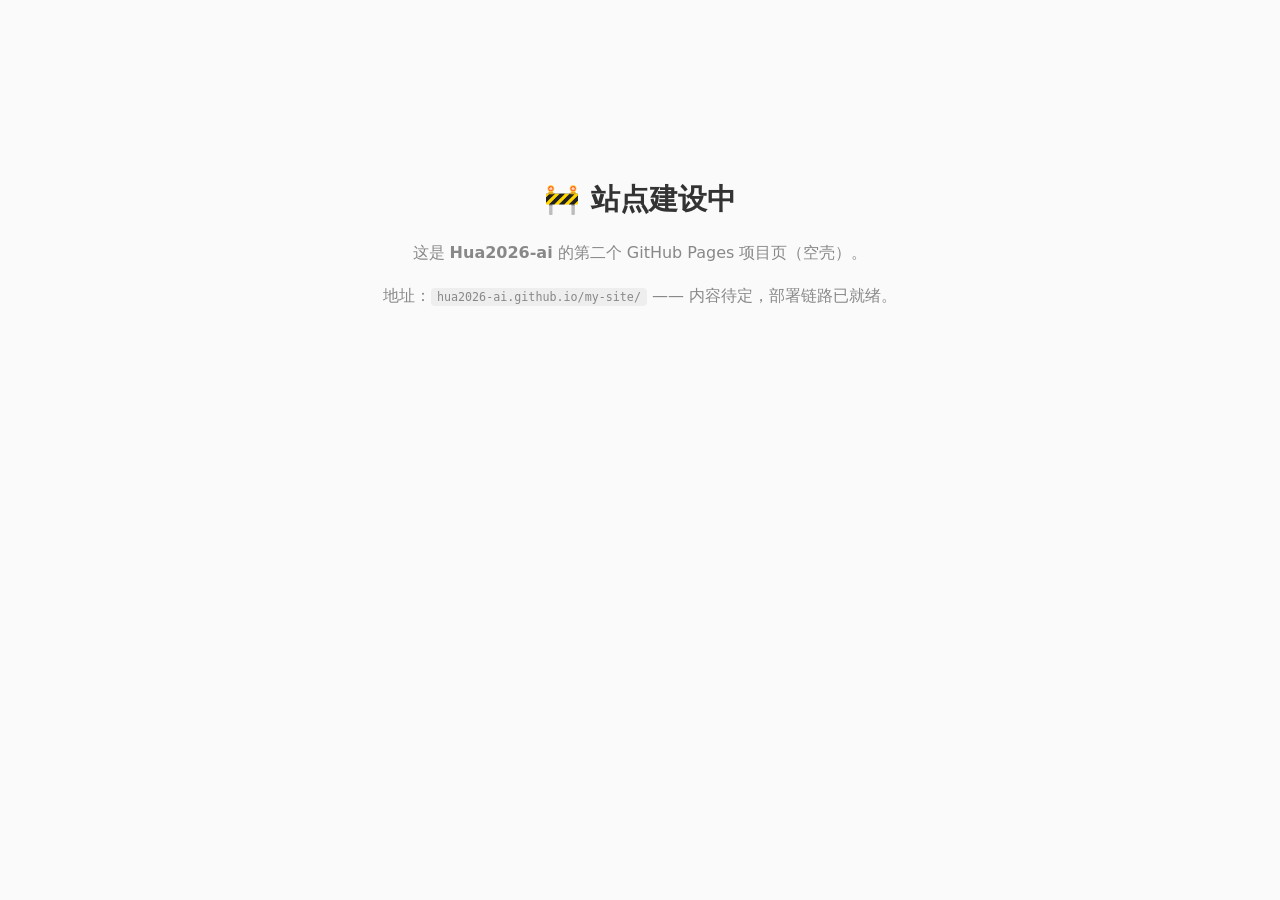
==== index.html @ 054db9b4 "init: 第二个项目页空壳（分支部署）" ====
<!DOCTYPE html>
<html lang="zh-CN">
<head>
  <meta charset="UTF-8">
  <meta name="viewport" content="width=device-width, initial-scale=1.0">
  <title>我的第二个站点</title>
  <style>
    body {
      font-family: system-ui, -apple-system, "PingFang SC", "Microsoft YaHei", sans-serif;
      max-width: 640px;
      margin: 20vh auto;
      padding: 0 24px;
      text-align: center;
      color: #333;
      background: #fafafa;
    }
    h1 { font-weight: 600; font-size: 1.8rem; }
    p { color: #888; line-height: 1.7; }
    code { background: #eee; padding: 2px 6px; border-radius: 4px; font-size: .9em; }
  </style>
</head>
<body>
  <h1>🚧 站点建设中</h1>
  <p>这是 <strong>Hua2026-ai</strong> 的第二个 GitHub Pages 项目页（空壳）。</p>
  <p>地址：<code>hua2026-ai.github.io/my-site/</code> —— 内容待定，部署链路已就绪。</p>
</body>
</html>
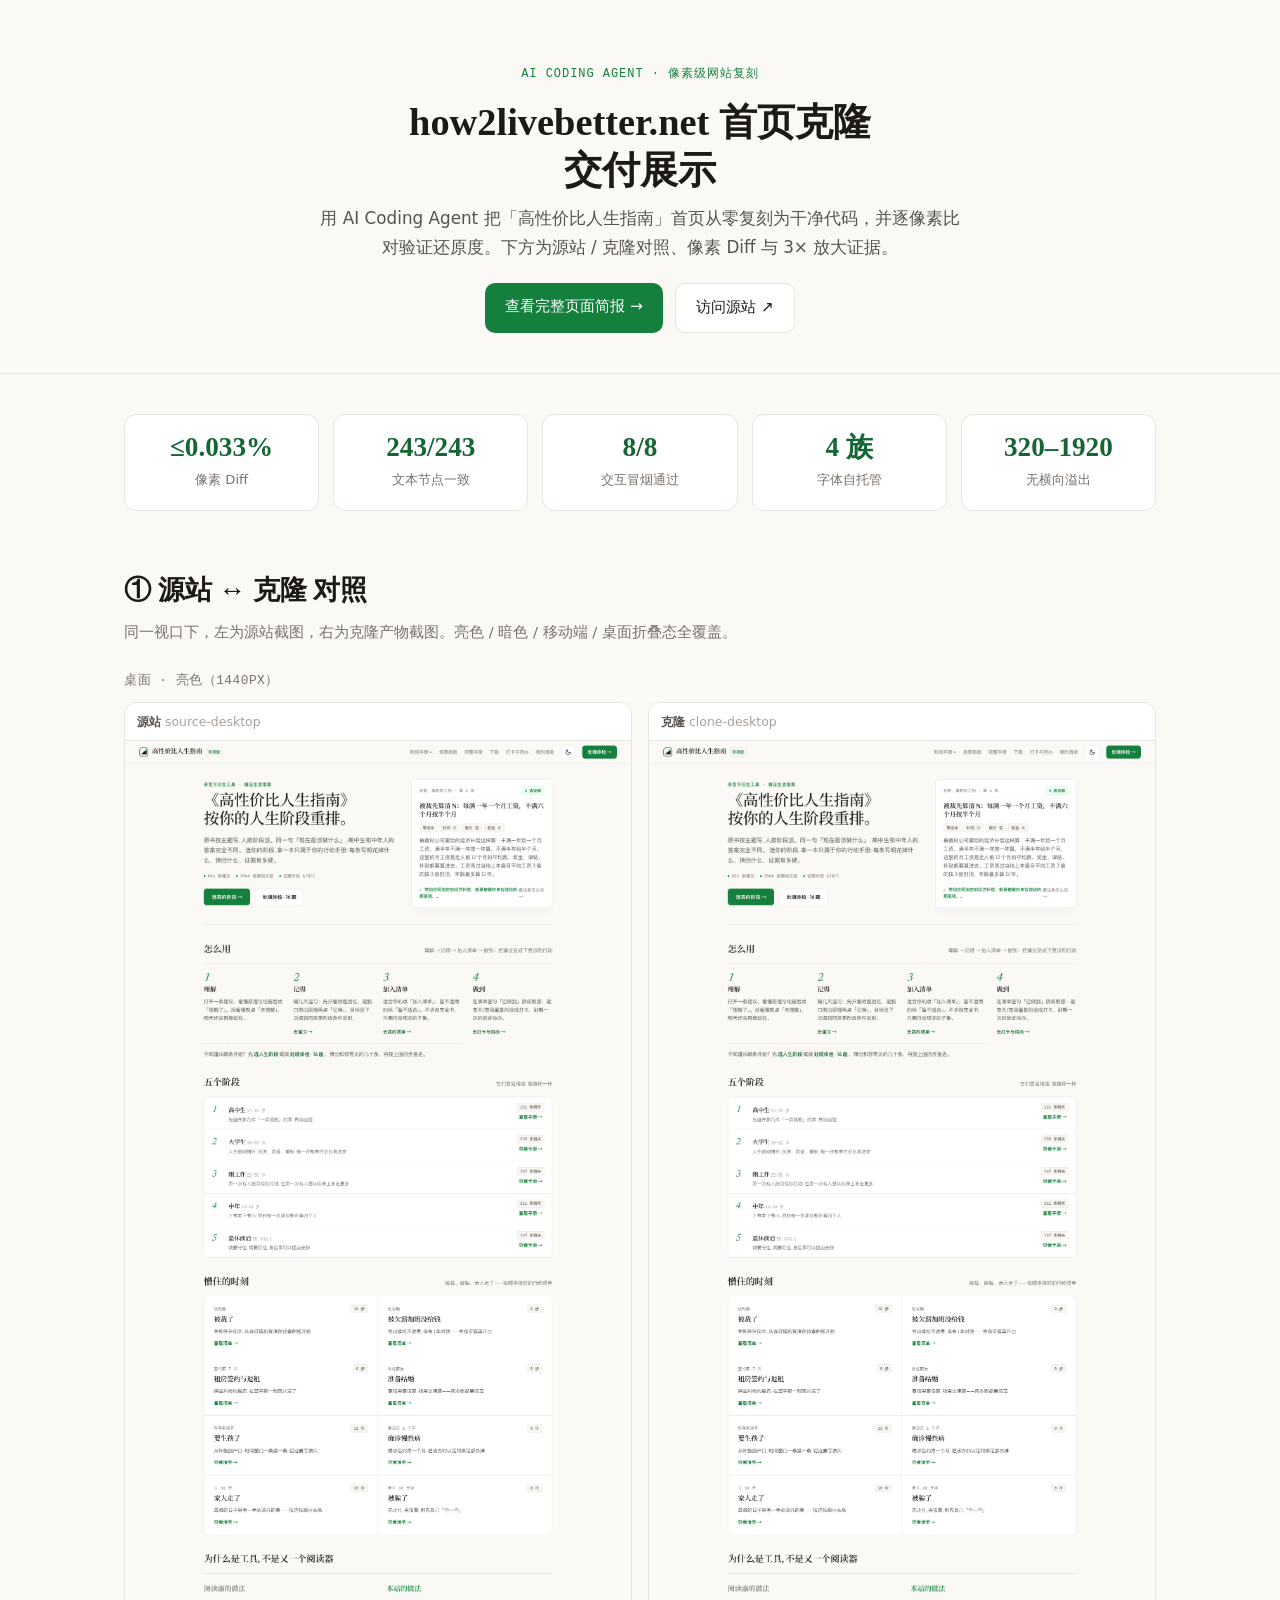
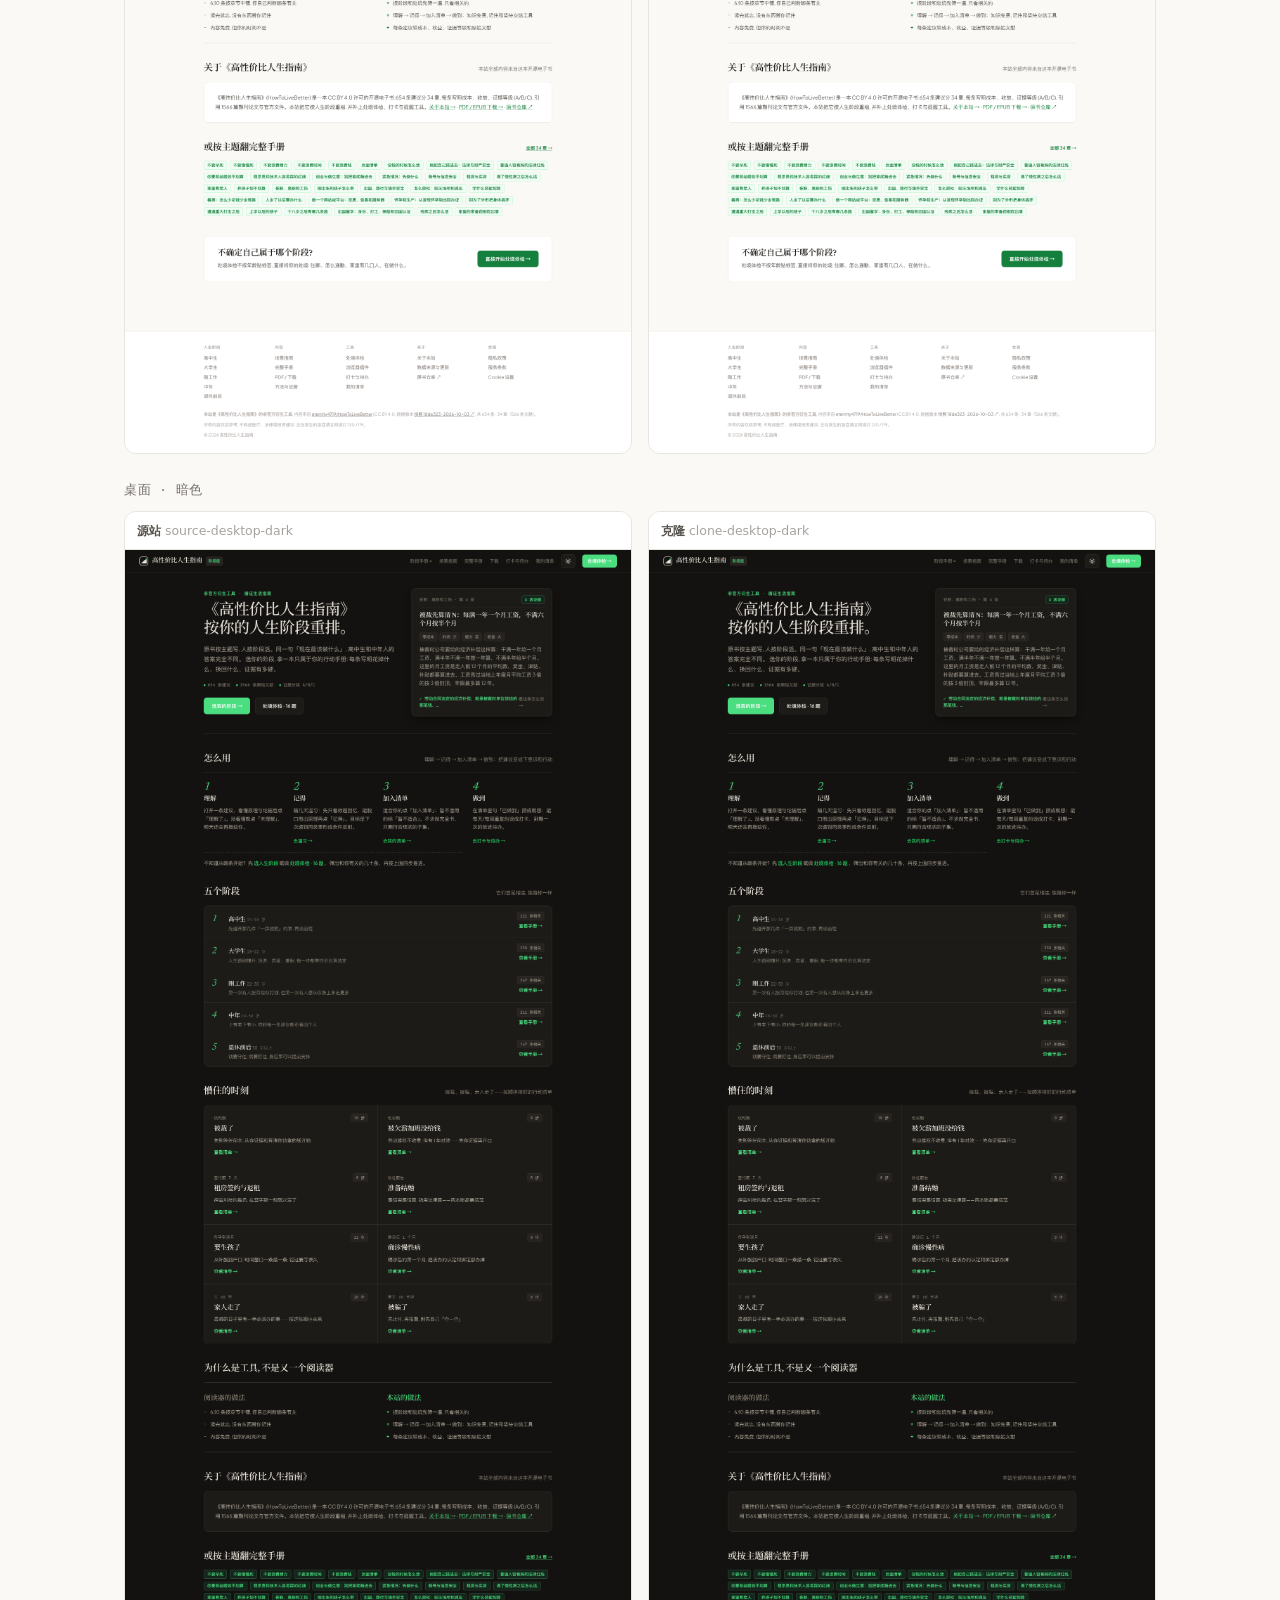
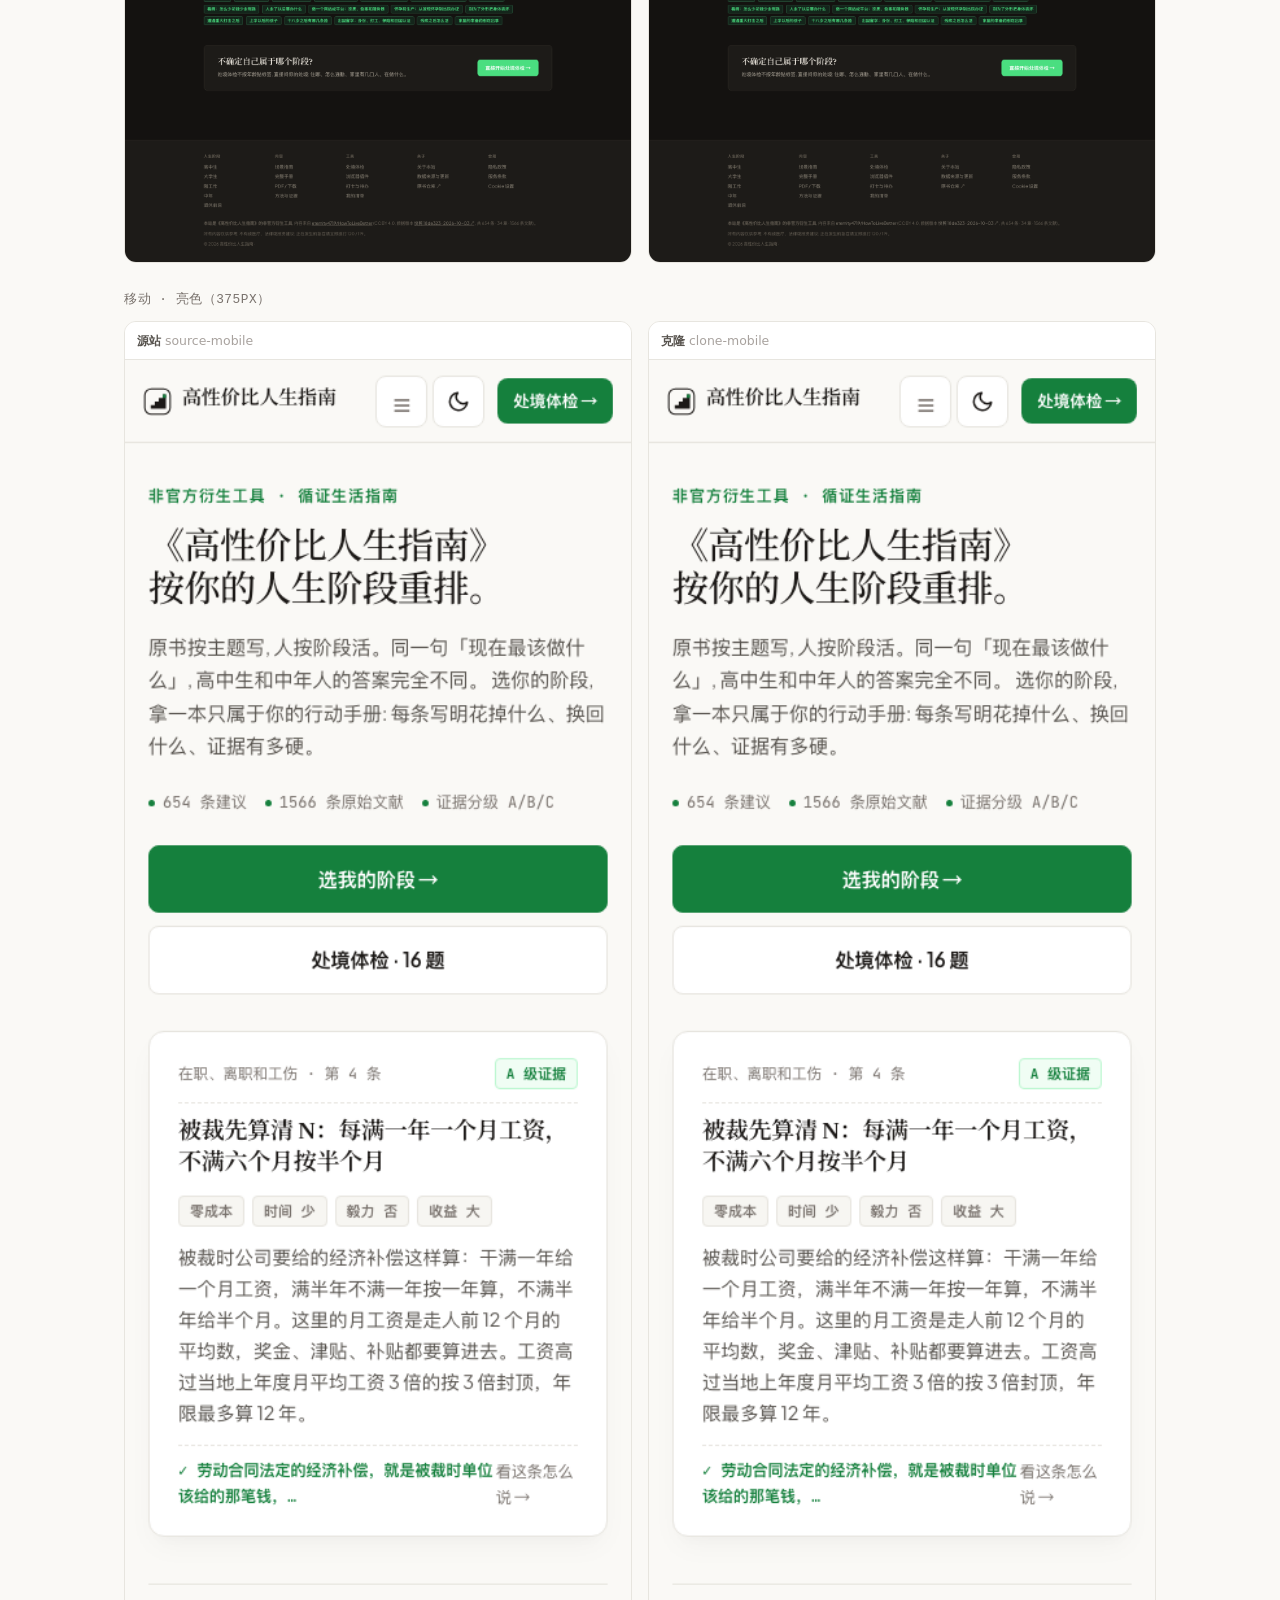
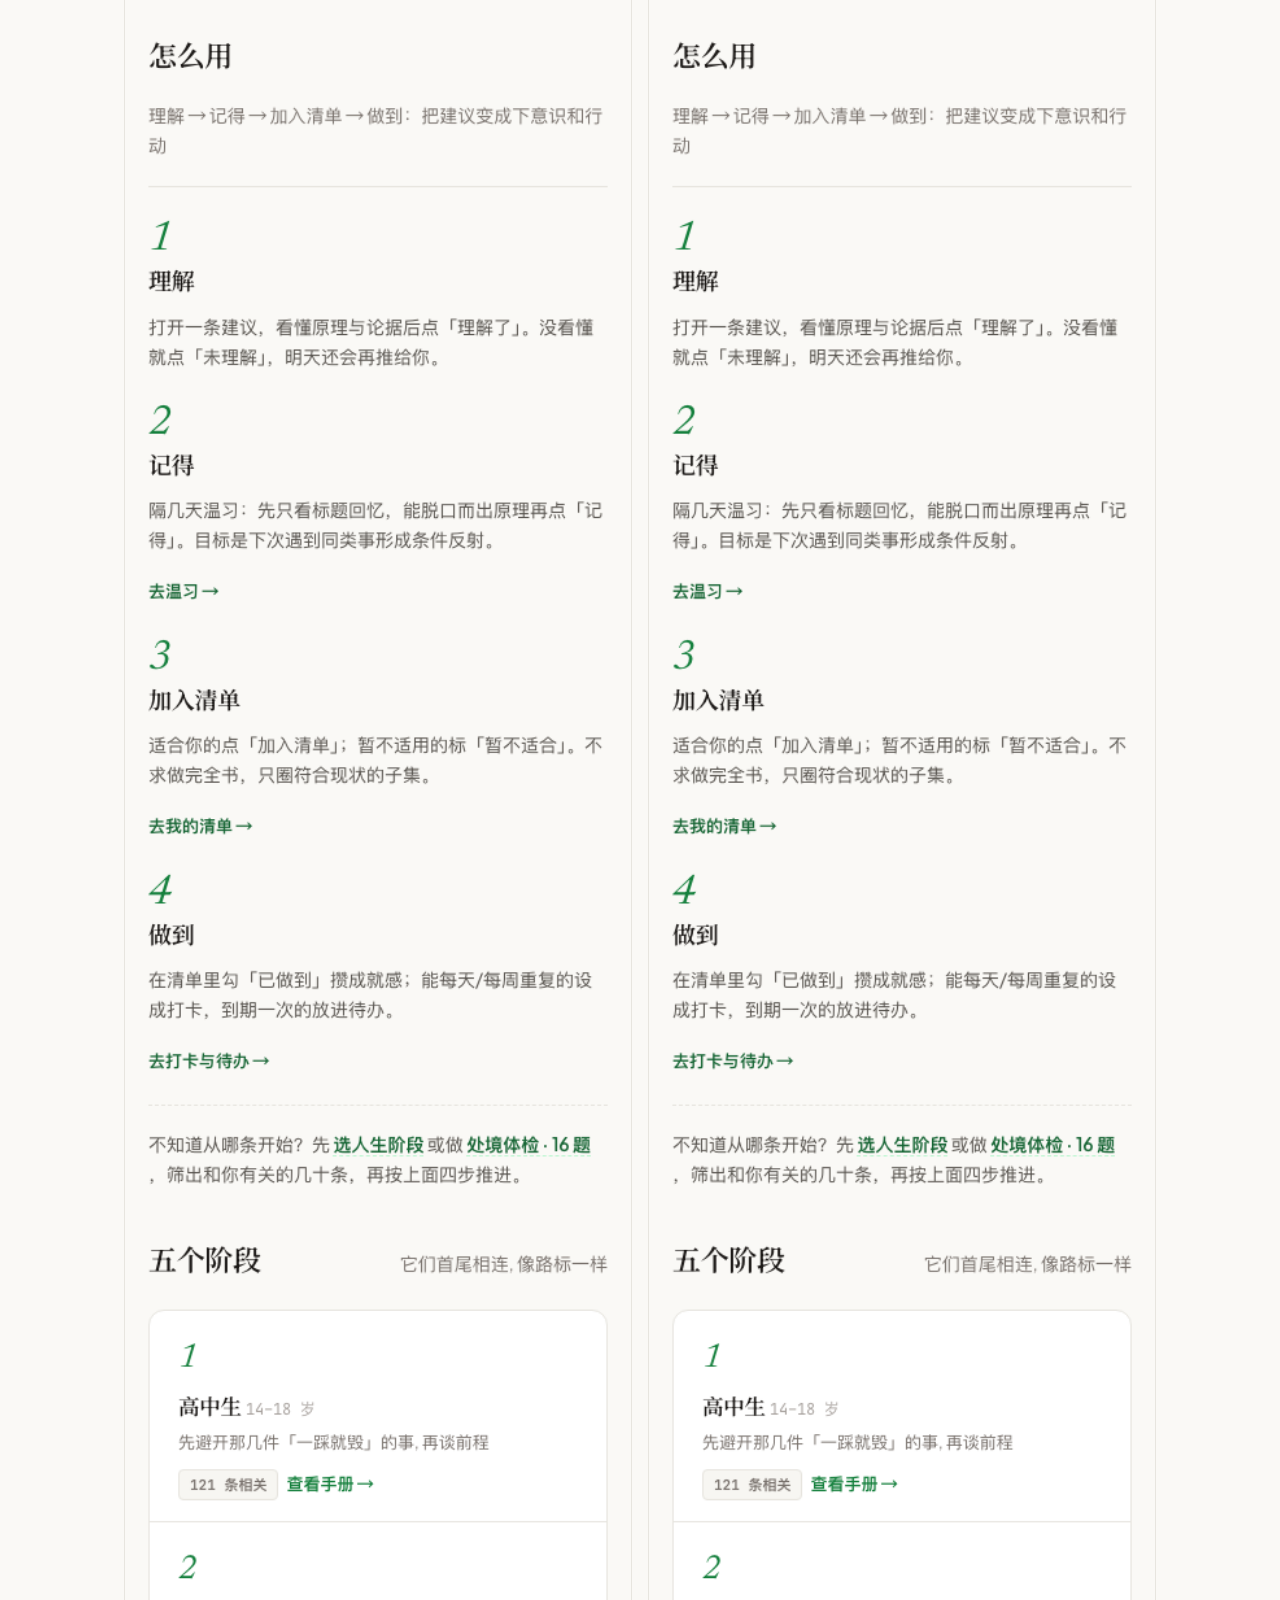
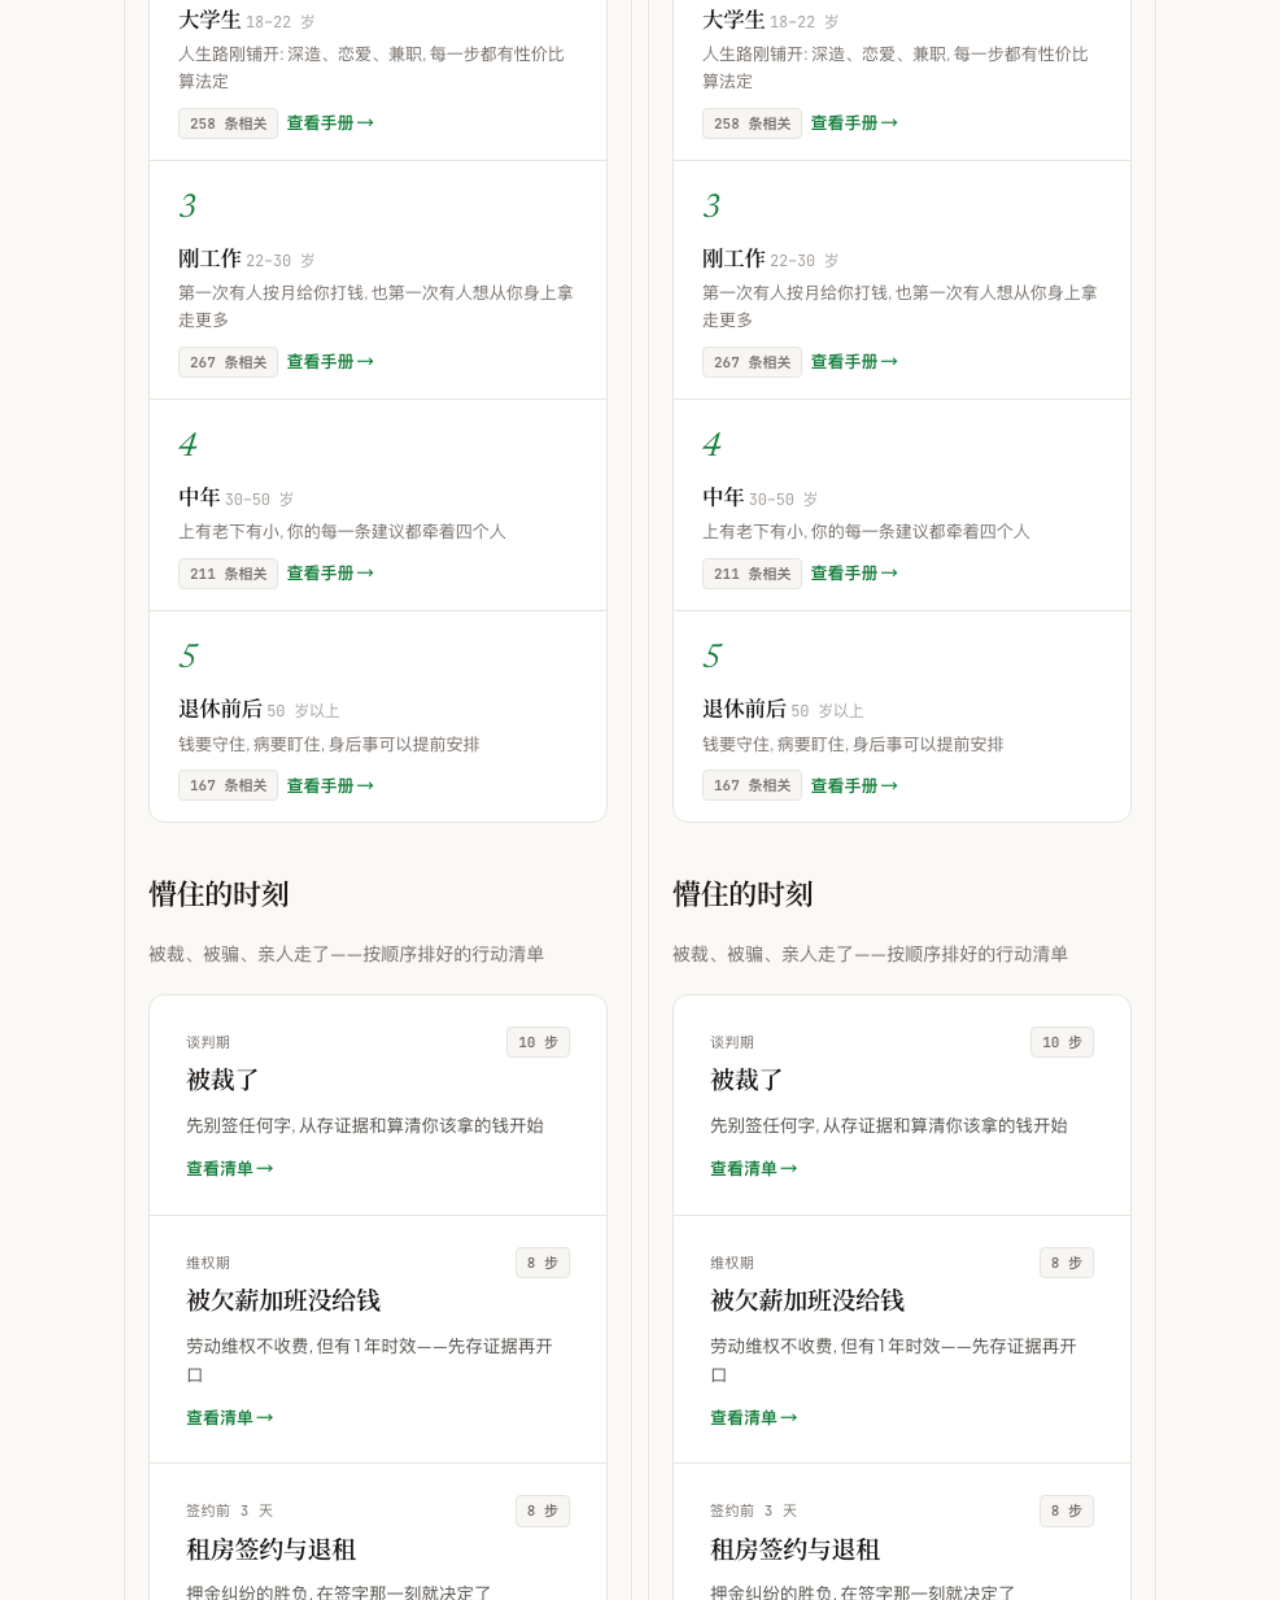
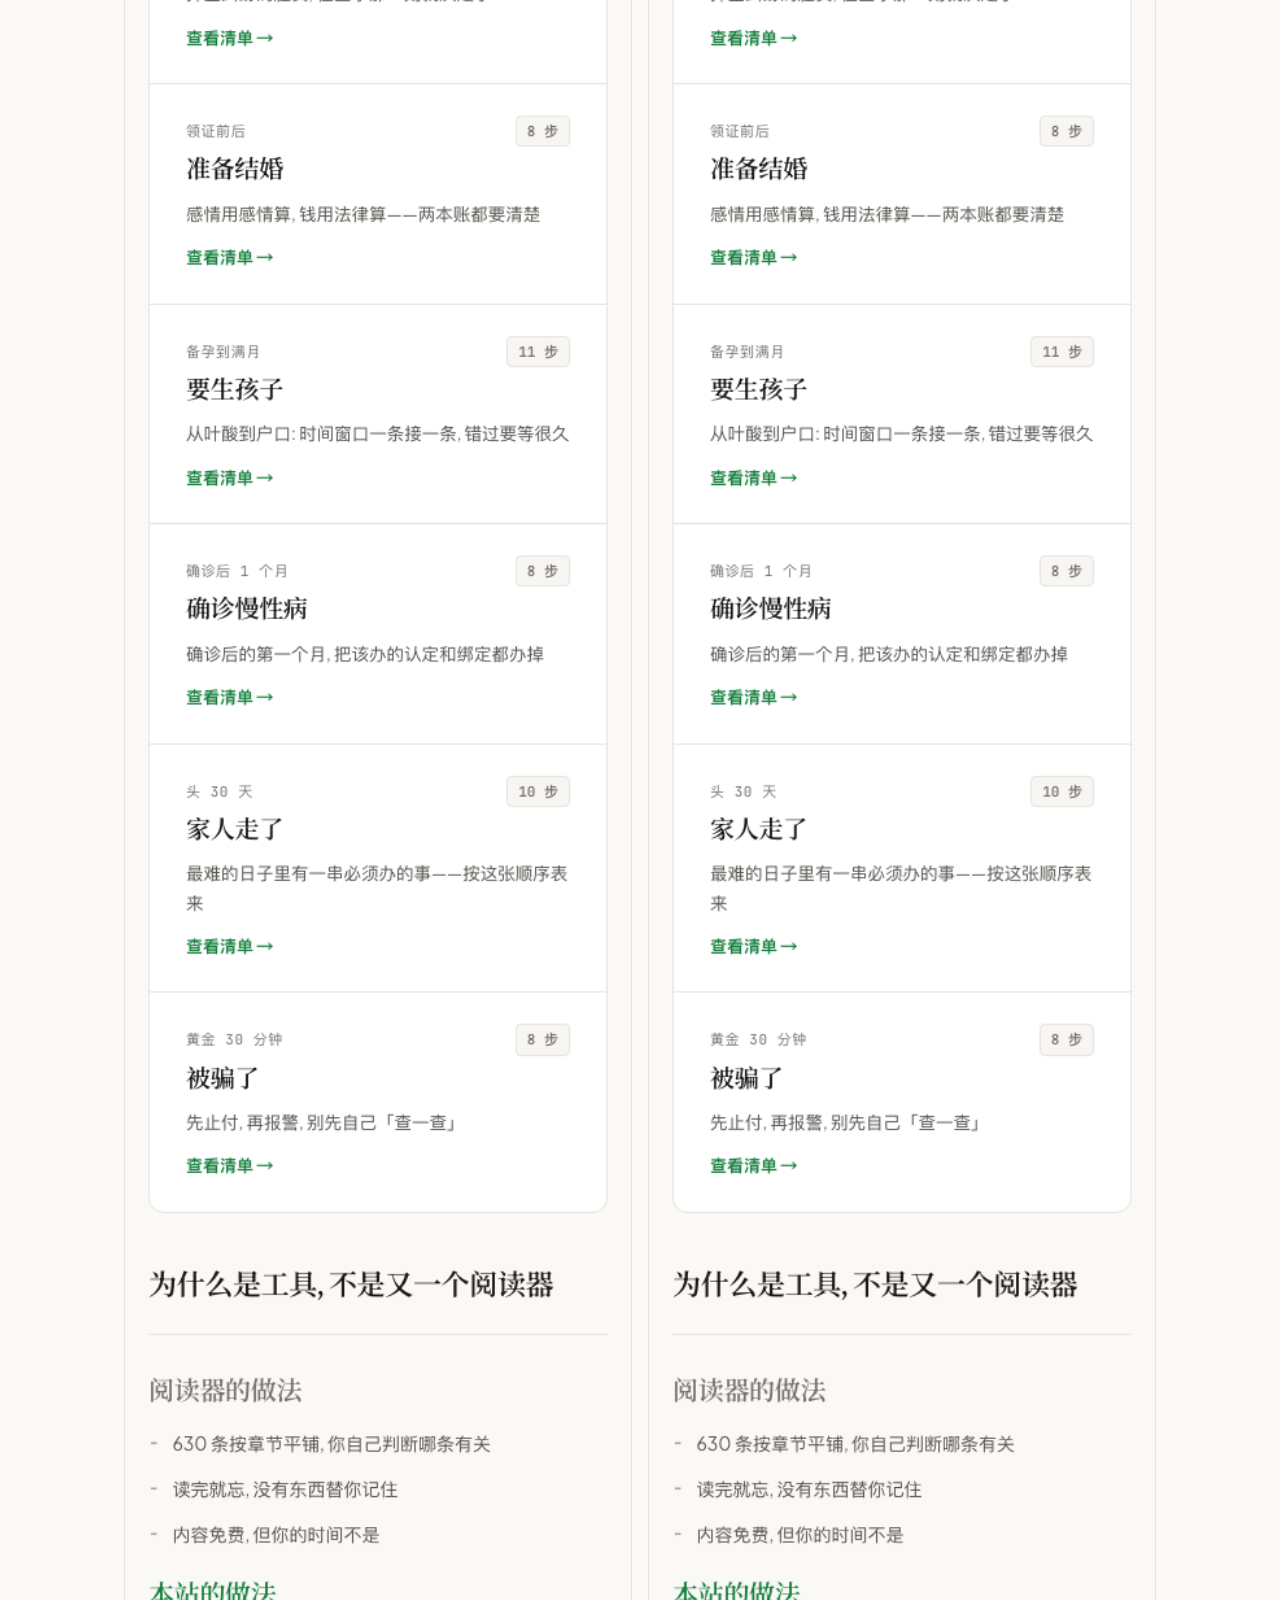
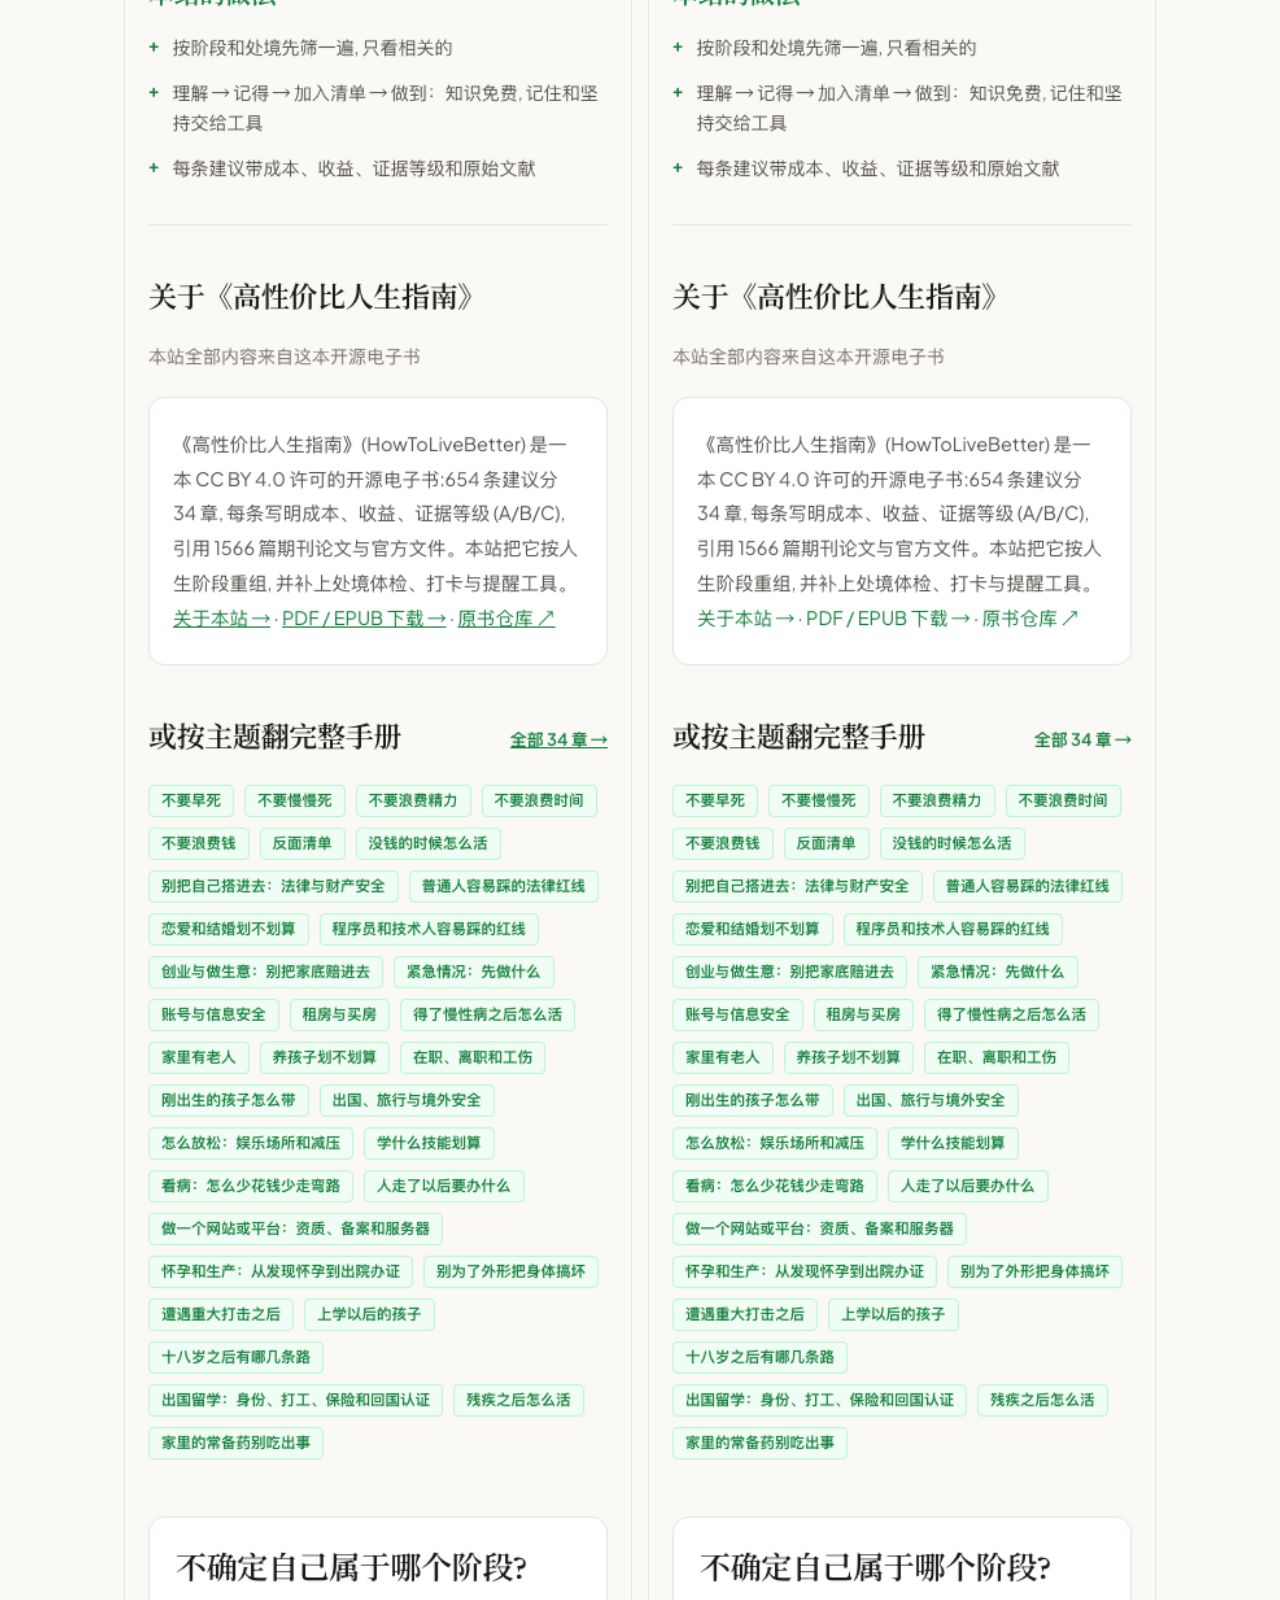
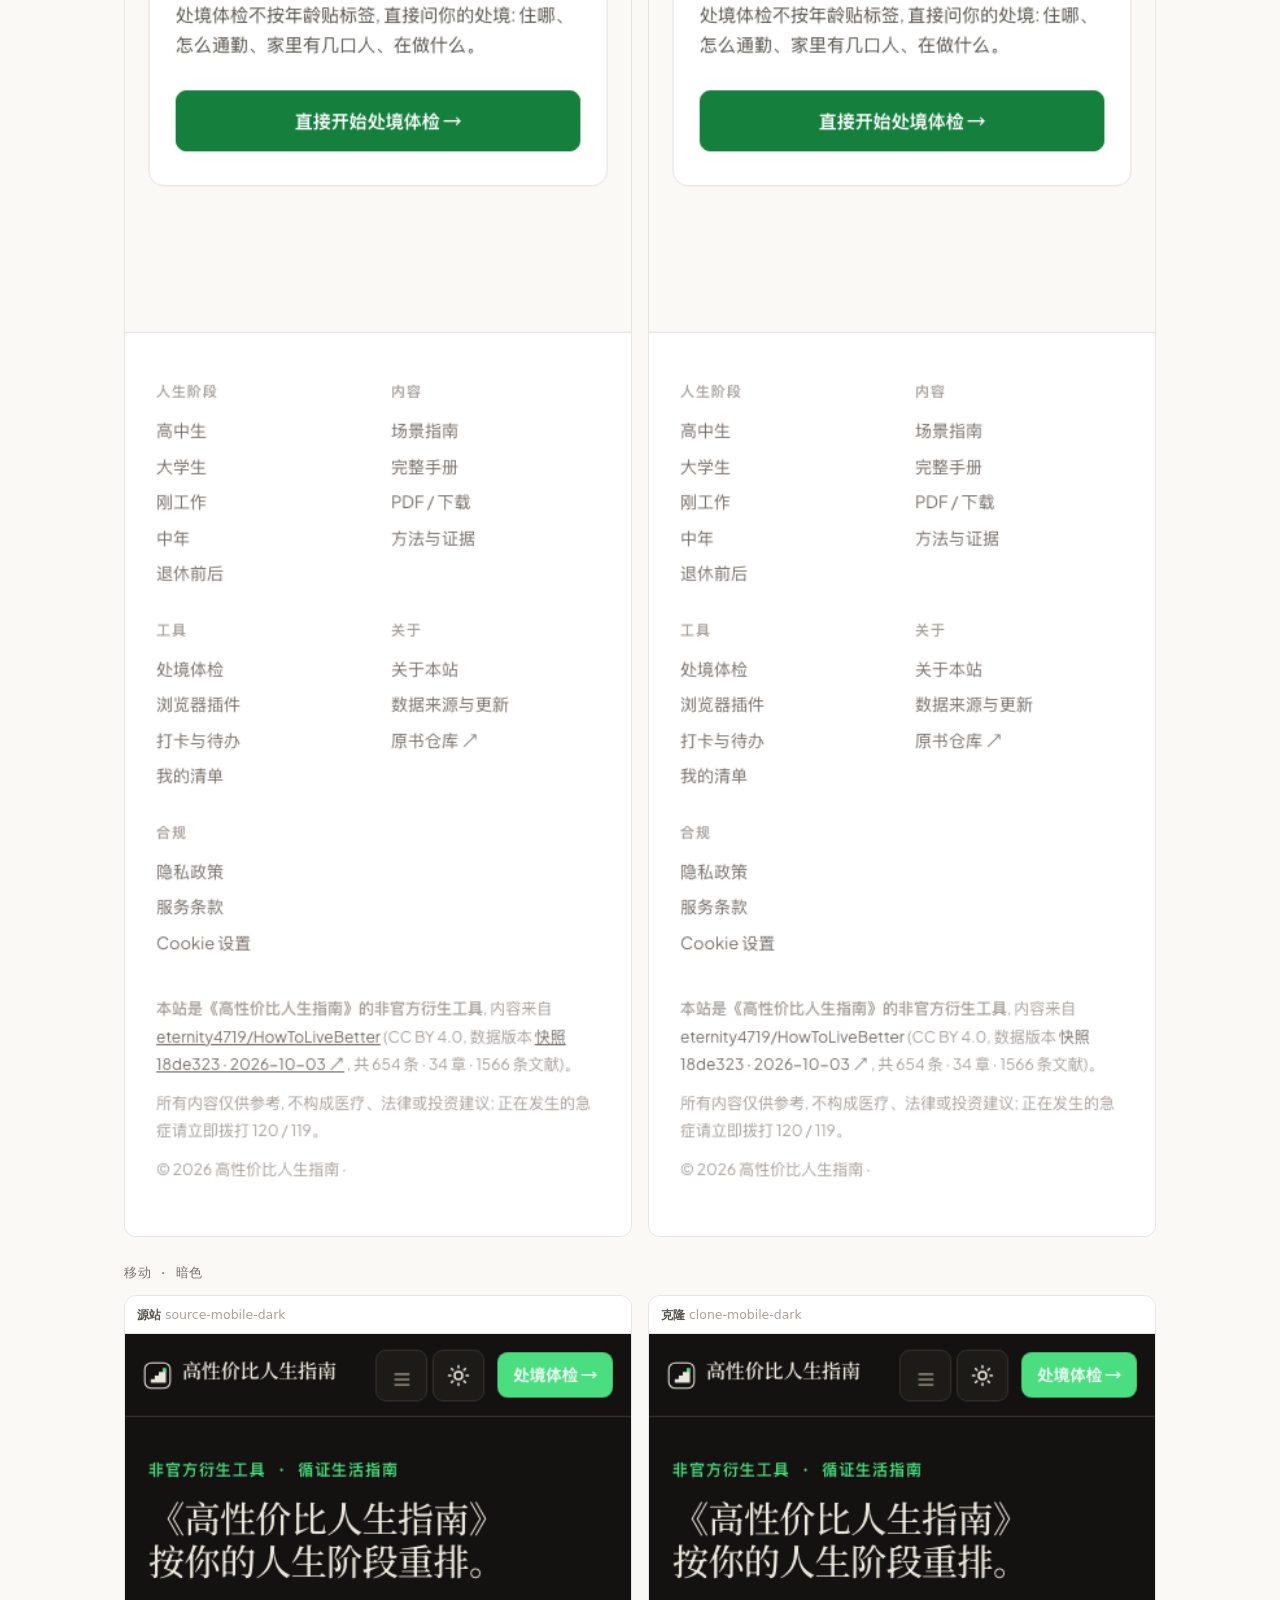
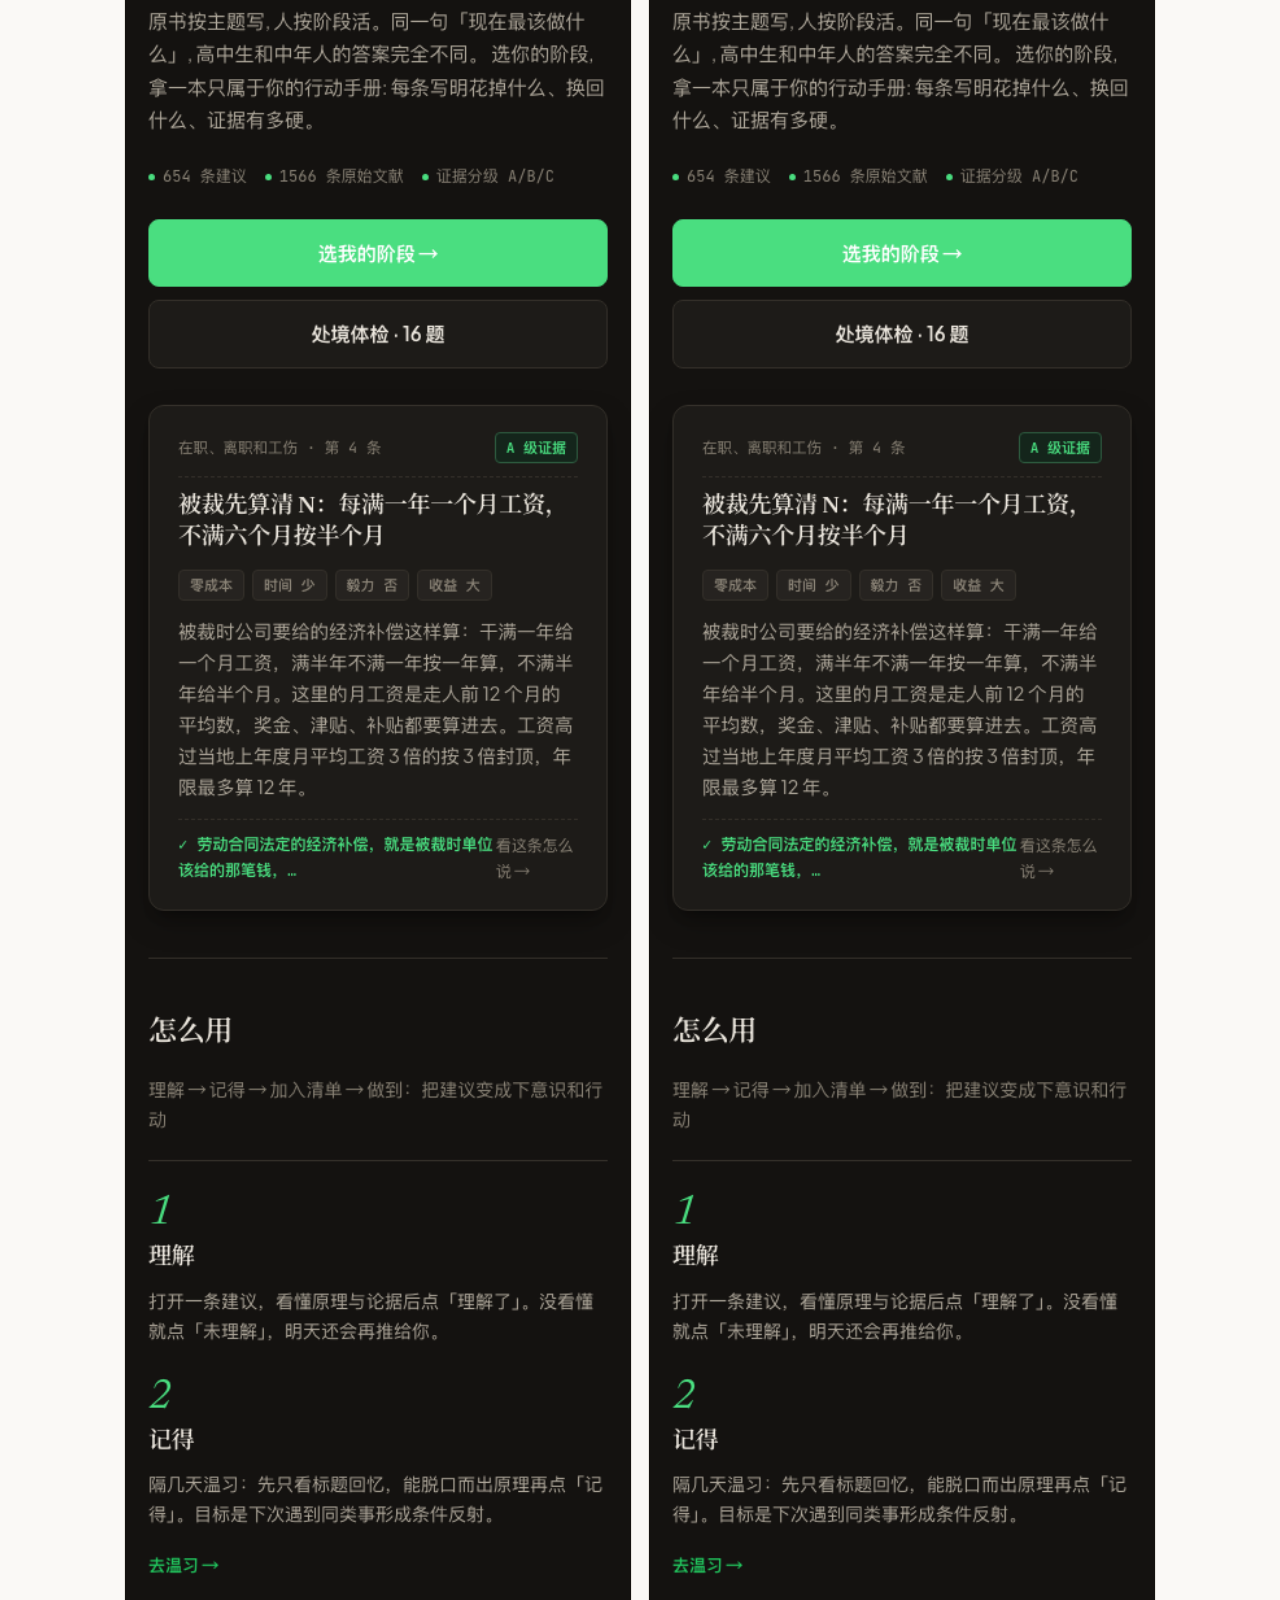
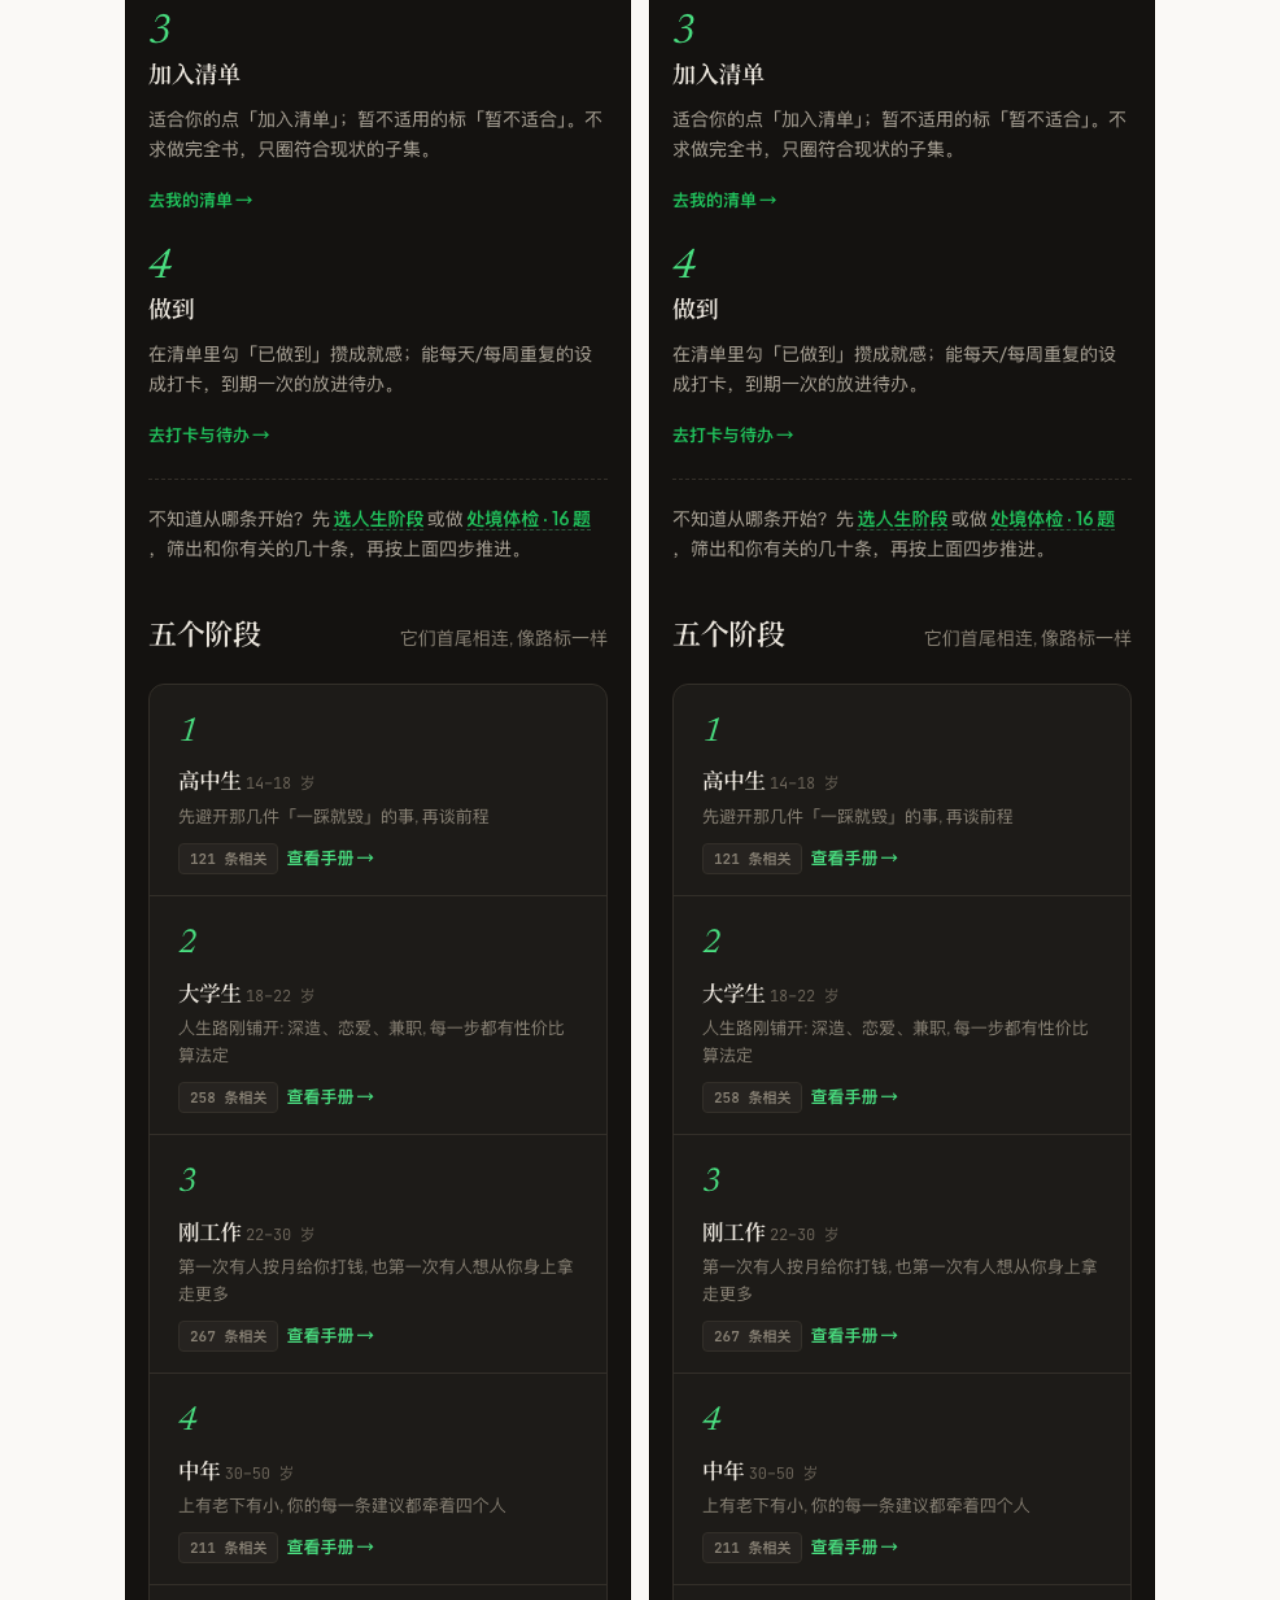
==== commit d0182e28: "feat: 迁入 how2livebetter 复刻交付展示（截图画廊 + 页面简报子页）" ====
--- a/index.html
+++ b/index.html
@@ -1,27 +1,180 @@
 <!DOCTYPE html>
 <html lang="zh-CN">
 <head>
-  <meta charset="UTF-8">
-  <meta name="viewport" content="width=device-width, initial-scale=1.0">
-  <title>我的第二个站点</title>
-  <style>
-    body {
-      font-family: system-ui, -apple-system, "PingFang SC", "Microsoft YaHei", sans-serif;
-      max-width: 640px;
-      margin: 20vh auto;
-      padding: 0 24px;
-      text-align: center;
-      color: #333;
-      background: #fafafa;
-    }
-    h1 { font-weight: 600; font-size: 1.8rem; }
-    p { color: #888; line-height: 1.7; }
-    code { background: #eee; padding: 2px 6px; border-radius: 4px; font-size: .9em; }
-  </style>
+<meta charset="UTF-8">
+<meta name="viewport" content="width=device-width, initial-scale=1.0">
+<title>how2livebetter.net 像素级复刻 · 交付展示</title>
+<style>
+  :root{
+    --bg:#faf9f6; --surface:#fff; --recess:#f7f6f2; --border:#e7e5df;
+    --main:#1c1917; --body:#57534e; --muted:#78716c; --faint:#a8a29e;
+    --sage:#15803d; --sage-deep:#166534; --sage-soft:#dcfce7;
+    --max:1080px; --radius:12px;
+  }
+  *{box-sizing:border-box;}
+  body{
+    font-family:system-ui,-apple-system,"PingFang SC","Microsoft YaHei",sans-serif;
+    background:var(--bg); color:var(--body); line-height:1.7; margin:0;
+  }
+  .wrap{max-width:var(--max); margin:0 auto; padding:0 24px;}
+  h1,h2,h3{font-family:Georgia,"Newsreader","Noto Serif SC",serif; color:var(--main); font-weight:600;}
+  a{color:var(--sage-deep);}
+
+  /* Hero */
+  header.hero{padding:64px 24px 40px; text-align:center; border-bottom:1px solid var(--border);}
+  header.hero .eyebrow{font-family:"JetBrains Mono",ui-monospace,monospace; font-size:12px; letter-spacing:.08em; text-transform:uppercase; color:var(--sage);}
+  header.hero h1{font-size:2.4rem; line-height:1.25; margin:14px 0 10px;}
+  header.hero p.lede{font-size:1.05rem; color:var(--body); max-width:640px; margin:0 auto 22px;}
+  .cta{display:inline-flex; gap:12px; flex-wrap:wrap; justify-content:center;}
+  .btn{display:inline-block; padding:11px 20px; border-radius:10px; font-size:.95rem; text-decoration:none; font-weight:500;}
+  .btn-primary{background:var(--sage); color:#fff;}
+  .btn-primary:hover{background:var(--sage-deep);}
+  .btn-secondary{background:var(--surface); color:var(--main); border:1px solid var(--border);}
+  .btn-secondary:hover{border-color:var(--main);}
+
+  /* Metrics */
+  .metrics{display:grid; grid-template-columns:repeat(auto-fit,minmax(150px,1fr)); gap:14px; margin:40px 0 8px;}
+  .metric{background:var(--surface); border:1px solid var(--border); border-radius:var(--radius); padding:18px 16px; text-align:center;}
+  .metric .num{font-family:Georgia,serif; font-size:1.7rem; color:var(--sage-deep); font-weight:600; line-height:1.1;}
+  .metric .label{font-size:.82rem; color:var(--muted); margin-top:6px;}
+
+  /* Sections */
+  section{padding:48px 0; border-bottom:1px solid var(--border);}
+  section h2{font-size:1.7rem; margin:0 0 6px;}
+  section .sub{color:var(--muted); font-size:.92rem; margin:0 0 26px;}
+
+  /* Comparison 2-up */
+  .pair{display:grid; grid-template-columns:1fr 1fr; gap:16px; margin-bottom:26px;}
+  .pair .cap{grid-column:1/-1; font-family:"JetBrains Mono",monospace; font-size:.8rem; color:var(--muted); text-transform:uppercase; letter-spacing:.04em; margin-bottom:-6px;}
+  figure{margin:0; background:var(--recess); border:1px solid var(--border); border-radius:var(--radius); overflow:hidden;}
+  figure .tag{display:block; font-size:.78rem; color:var(--faint); padding:8px 12px; border-bottom:1px solid var(--border); background:var(--surface);}
+  figure .tag b{color:var(--body); font-weight:600;}
+  figure img{display:block; width:100%; height:auto; cursor:zoom-in; background:#fff;}
+
+  /* Gallery grid */
+  .grid{display:grid; grid-template-columns:repeat(auto-fit,minmax(280px,1fr)); gap:16px;}
+
+  /* Disclosure */
+  .disclosure{background:var(--recess); border:1px solid var(--border); border-radius:var(--radius); padding:20px 22px; font-size:.9rem; color:var(--muted);}
+  .disclosure b{color:var(--main);}
+
+  footer{padding:40px 24px 64px; text-align:center; color:var(--faint); font-size:.85rem;}
+
+  /* Lightbox */
+  #lb{position:fixed; inset:0; background:rgba(20,18,16,.92); display:none; align-items:center; justify-content:center; z-index:50; padding:24px; cursor:zoom-out;}
+  #lb.open{display:flex;}
+  #lb img{max-width:100%; max-height:100%; border-radius:8px; box-shadow:0 20px 60px rgba(0,0,0,.5);}
+  #lb .close{position:absolute; top:18px; right:22px; color:#fff; font-size:1.6rem; cursor:pointer; user-select:none;}
+
+  @media(max-width:640px){ .pair{grid-template-columns:1fr;} header.hero h1{font-size:1.9rem;} }
+</style>
 </head>
 <body>
-  <h1>🚧 站点建设中</h1>
-  <p>这是 <strong>Hua2026-ai</strong> 的第二个 GitHub Pages 项目页（空壳）。</p>
-  <p>地址：<code>hua2026-ai.github.io/my-site/</code> —— 内容待定，部署链路已就绪。</p>
+
+<header class="hero">
+  <div class="eyebrow">AI Coding Agent · 像素级网站复刻</div>
+  <h1>how2livebetter.net 首页克隆<br>交付展示</h1>
+  <p class="lede">用 AI Coding Agent 把「高性价比人生指南」首页从零复刻为干净代码，并逐像素比对验证还原度。下方为源站 / 克隆对照、像素 Diff 与 3× 放大证据。</p>
+  <div class="cta">
+    <a class="btn btn-primary" href="./brief.html">查看完整页面简报 →</a>
+    <a class="btn btn-secondary" href="https://how2livebetter.net/" target="_blank" rel="noopener">访问源站 ↗</a>
+  </div>
+</header>
+
+<div class="wrap">
+
+  <div class="metrics">
+    <div class="metric"><div class="num">≤0.033%</div><div class="label">像素 Diff</div></div>
+    <div class="metric"><div class="num">243/243</div><div class="label">文本节点一致</div></div>
+    <div class="metric"><div class="num">8/8</div><div class="label">交互冒烟通过</div></div>
+    <div class="metric"><div class="num">4 族</div><div class="label">字体自托管</div></div>
+    <div class="metric"><div class="num">320–1920</div><div class="label">无横向溢出</div></div>
+  </div>
+
+  <section>
+    <h2>① 源站 ↔ 克隆 对照</h2>
+    <p class="sub">同一视口下，左为源站截图，右为克隆产物截图。亮色 / 暗色 / 移动端 / 桌面折叠态全覆盖。</p>
+
+    <div class="pair">
+      <div class="cap">桌面 · 亮色（1440px）</div>
+      <figure><span class="tag"><b>源站</b> source-desktop</span><img loading="lazy" src="assets/design-references/source-desktop.png" alt="源站桌面亮色"></figure>
+      <figure><span class="tag"><b>克隆</b> clone-desktop</span><img loading="lazy" src="assets/design-references/clone-desktop.png" alt="克隆桌面亮色"></figure>
+    </div>
+
+    <div class="pair">
+      <div class="cap">桌面 · 暗色</div>
+      <figure><span class="tag"><b>源站</b> source-desktop-dark</span><img loading="lazy" src="assets/design-references/source-desktop-dark.png" alt="源站桌面暗色"></figure>
+      <figure><span class="tag"><b>克隆</b> clone-desktop-dark</span><img loading="lazy" src="assets/design-references/clone-desktop-dark.png" alt="克隆桌面暗色"></figure>
+    </div>
+
+    <div class="pair">
+      <div class="cap">移动 · 亮色（375px）</div>
+      <figure><span class="tag"><b>源站</b> source-mobile</span><img loading="lazy" src="assets/design-references/source-mobile.png" alt="源站移动亮色"></figure>
+      <figure><span class="tag"><b>克隆</b> clone-mobile</span><img loading="lazy" src="assets/design-references/clone-mobile.png" alt="克隆移动亮色"></figure>
+    </div>
+
+    <div class="pair">
+      <div class="cap">移动 · 暗色</div>
+      <figure><span class="tag"><b>源站</b> source-mobile-dark</span><img loading="lazy" src="assets/design-references/source-mobile-dark.png" alt="源站移动暗色"></figure>
+      <figure><span class="tag"><b>克隆</b> clone-mobile-dark</span><img loading="lazy" src="assets/design-references/clone-mobile-dark.png" alt="克隆移动暗色"></figure>
+    </div>
+
+    <div class="pair">
+      <div class="cap">桌面 · 折叠态（导航下拉展开）</div>
+      <figure><span class="tag"><b>源站</b> source-desktop-fold</span><img loading="lazy" src="assets/design-references/source-desktop-fold.png" alt="源站桌面折叠"></figure>
+      <figure><span class="tag"><b>克隆</b> clone-desktop-fold</span><img loading="lazy" src="assets/design-references/clone-desktop-fold.png" alt="克隆桌面折叠"></figure>
+    </div>
+  </section>
+
+  <section>
+    <h2>② 像素 Diff 叠图</h2>
+    <p class="sub">源站与克隆逐像素差值图：越暗表示差异越小。四张覆盖亮色 / 暗色 / 移动各态，整体近乎全黑即还原度极高。</p>
+    <div class="grid">
+      <figure><span class="tag"><b>桌面亮色</b> diff-desktop</span><img loading="lazy" src="assets/design-references/diff-desktop.png" alt="diff 桌面亮色"></figure>
+      <figure><span class="tag"><b>桌面暗色</b> diff-desktop-dark</span><img loading="lazy" src="assets/design-references/diff-desktop-dark.png" alt="diff 桌面暗色"></figure>
+      <figure><span class="tag"><b>移动亮色</b> diff-mobile</span><img loading="lazy" src="assets/design-references/diff-mobile.png" alt="diff 移动亮色"></figure>
+      <figure><span class="tag"><b>移动暗色</b> diff-mobile-dark</span><img loading="lazy" src="assets/design-references/diff-mobile-dark.png" alt="diff 移动暗色"></figure>
+    </div>
+  </section>
+
+  <section>
+    <h2>③ 3× 放大证据</h2>
+    <p class="sub">局部 3 倍放大，验证字体渲染、间距与 SVG 着色的逐像素一致性。左为源站，右为克隆。</p>
+    <div class="pair">
+      <div class="cap">D885 区段（band）</div>
+      <figure><span class="tag"><b>源站</b> z3-src-d885-band</span><img loading="lazy" src="assets/design-references/z3-src-d885-band.png" alt="源站 3x band"></figure>
+      <figure><span class="tag"><b>克隆</b> z3-clone-d885-band</span><img loading="lazy" src="assets/design-references/z3-clone-d885-band.png" alt="克隆 3x band"></figure>
+    </div>
+    <div class="pair">
+      <div class="cap">colophon 区段</div>
+      <figure><span class="tag"><b>源站</b> z4-src-colophon</span><img loading="lazy" src="assets/design-references/z4-src-colophon.png" alt="源站 3x colophon"></figure>
+      <figure><span class="tag"><b>克隆</b> z4-clone-colophon</span><img loading="lazy" src="assets/design-references/z4-clone-colophon.png" alt="克隆 3x colophon"></figure>
+    </div>
+  </section>
+
+  <section style="border-bottom:none;">
+    <h2>说明与披露</h2>
+    <div class="disclosure">
+      <p>本页为<strong>非商业的技术复刻案例研究</strong>，用于展示 AI Coding Agent 的网站还原能力。克隆仅覆盖首页，站内其余链接（阶段页 / 手册 / 工具等）均保留指向 <b>源站 how2livebetter.net</b> 的同窗口跳转。</p>
+      <p>克隆不含源站的任何第三方追踪脚本（Google Analytics / AdSense / Consent Mode v2）；字体经 <code>next/font</code> 自托管，与源站同字体同字重，零外部字体请求。完整技术方案、设计 Token、区块测量与响应式断点见 <a href="./brief.html">《页面简报》</a>。</p>
+    </div>
+  </section>
+
+</div>
+
+<footer>
+  由 AI Coding Agent 生成 · 交付展示页托管于 GitHub Pages · 图片与数据均来自本地复刻验证产物
+</footer>
+
+<div id="lb"><span class="close">&times;</span><img id="lbimg" src="" alt="放大查看"></div>
+<script>
+  const lb=document.getElementById('lb'), lbimg=document.getElementById('lbimg');
+  document.querySelectorAll('figure img').forEach(im=>{
+    im.addEventListener('click',()=>{ lbimg.src=im.src; lb.classList.add('open'); });
+  });
+  lb.addEventListener('click',()=>lb.classList.remove('open'));
+  document.addEventListener('keydown',e=>{ if(e.key==='Escape') lb.classList.remove('open'); });
+</script>
+
 </body>
 </html>
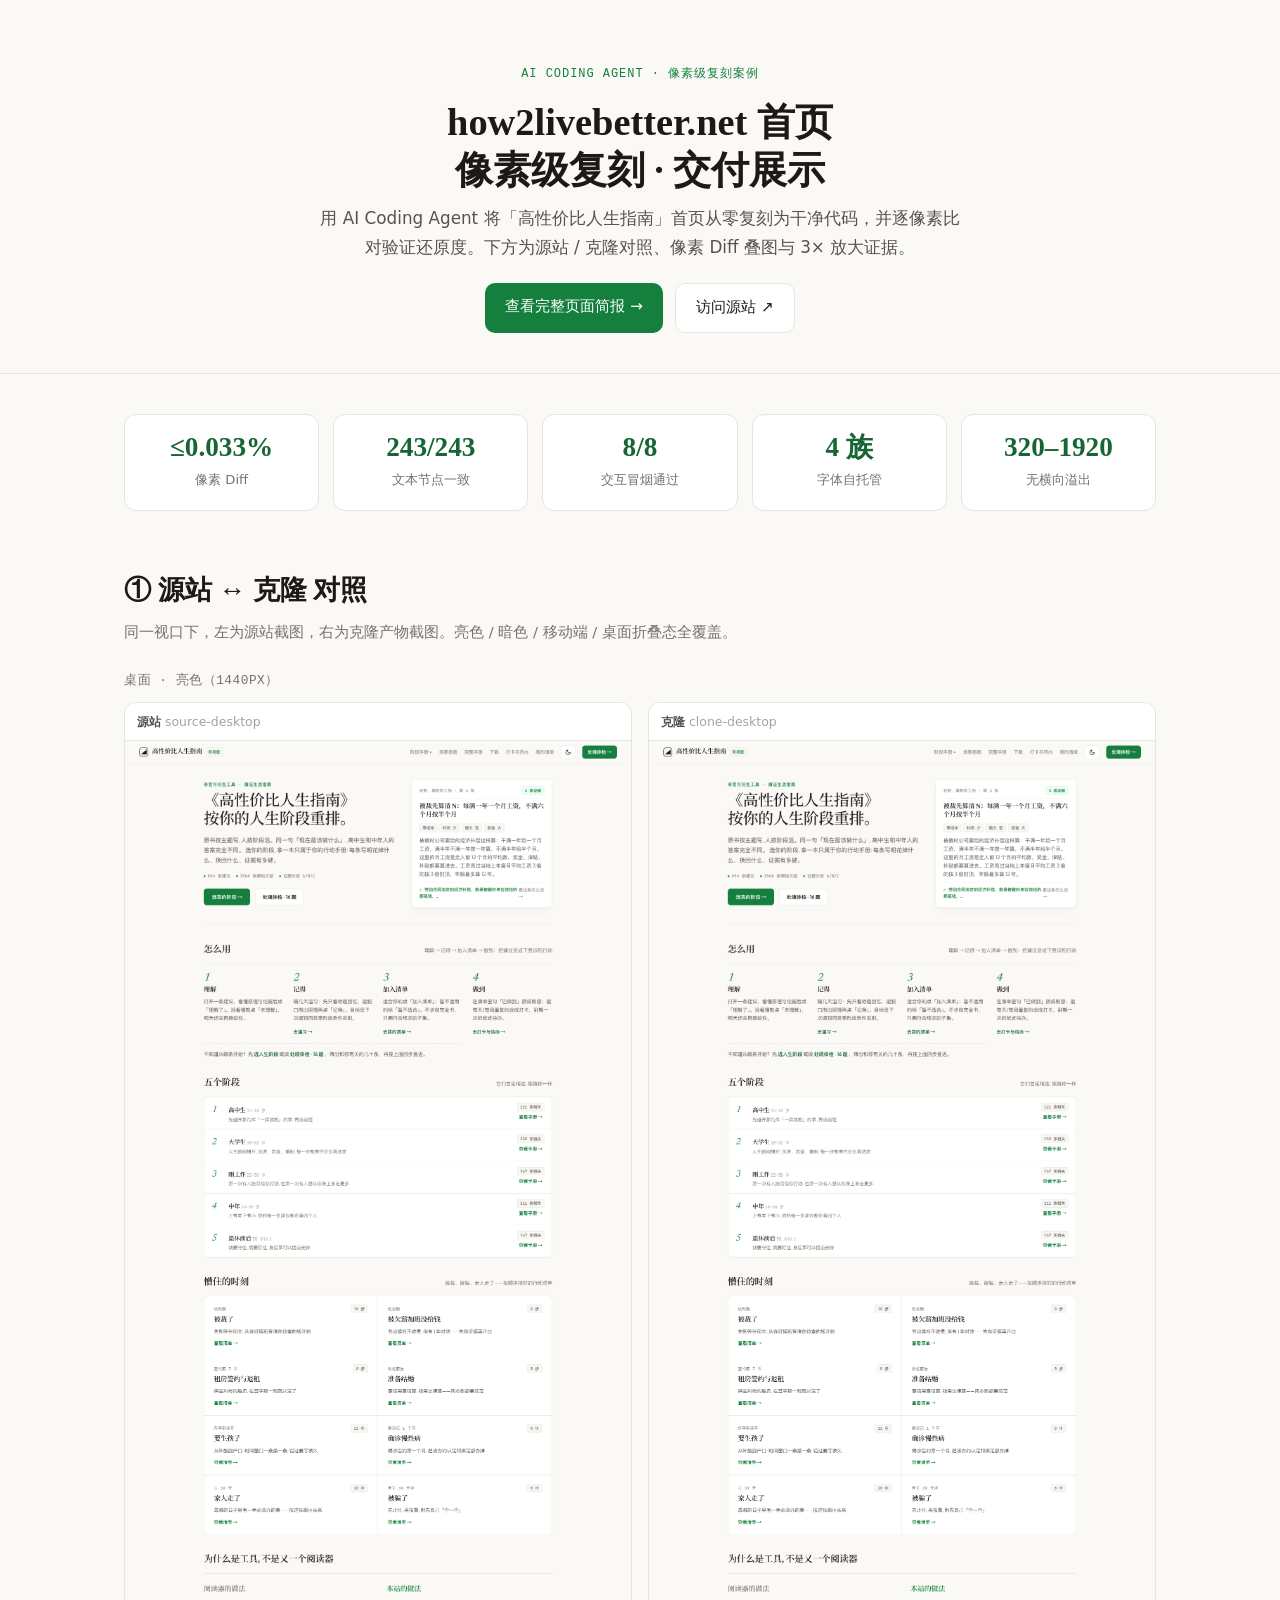
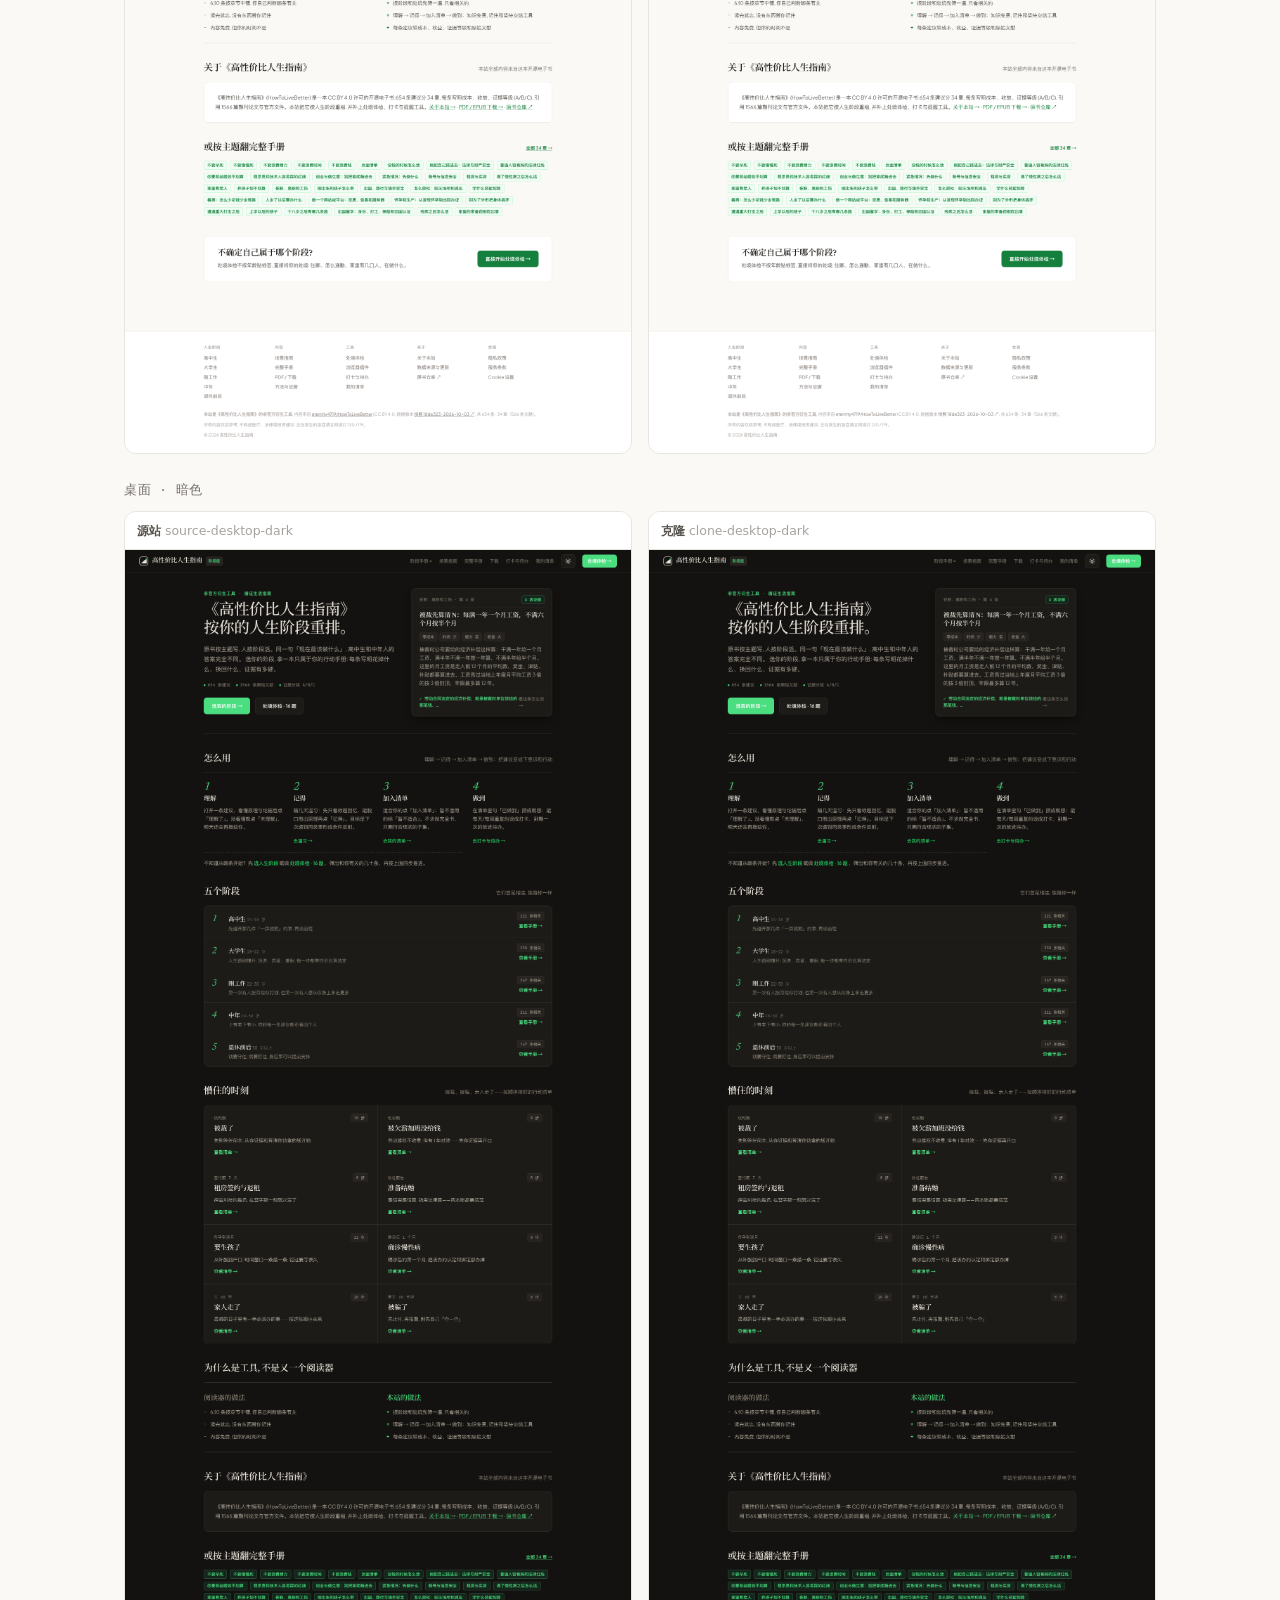
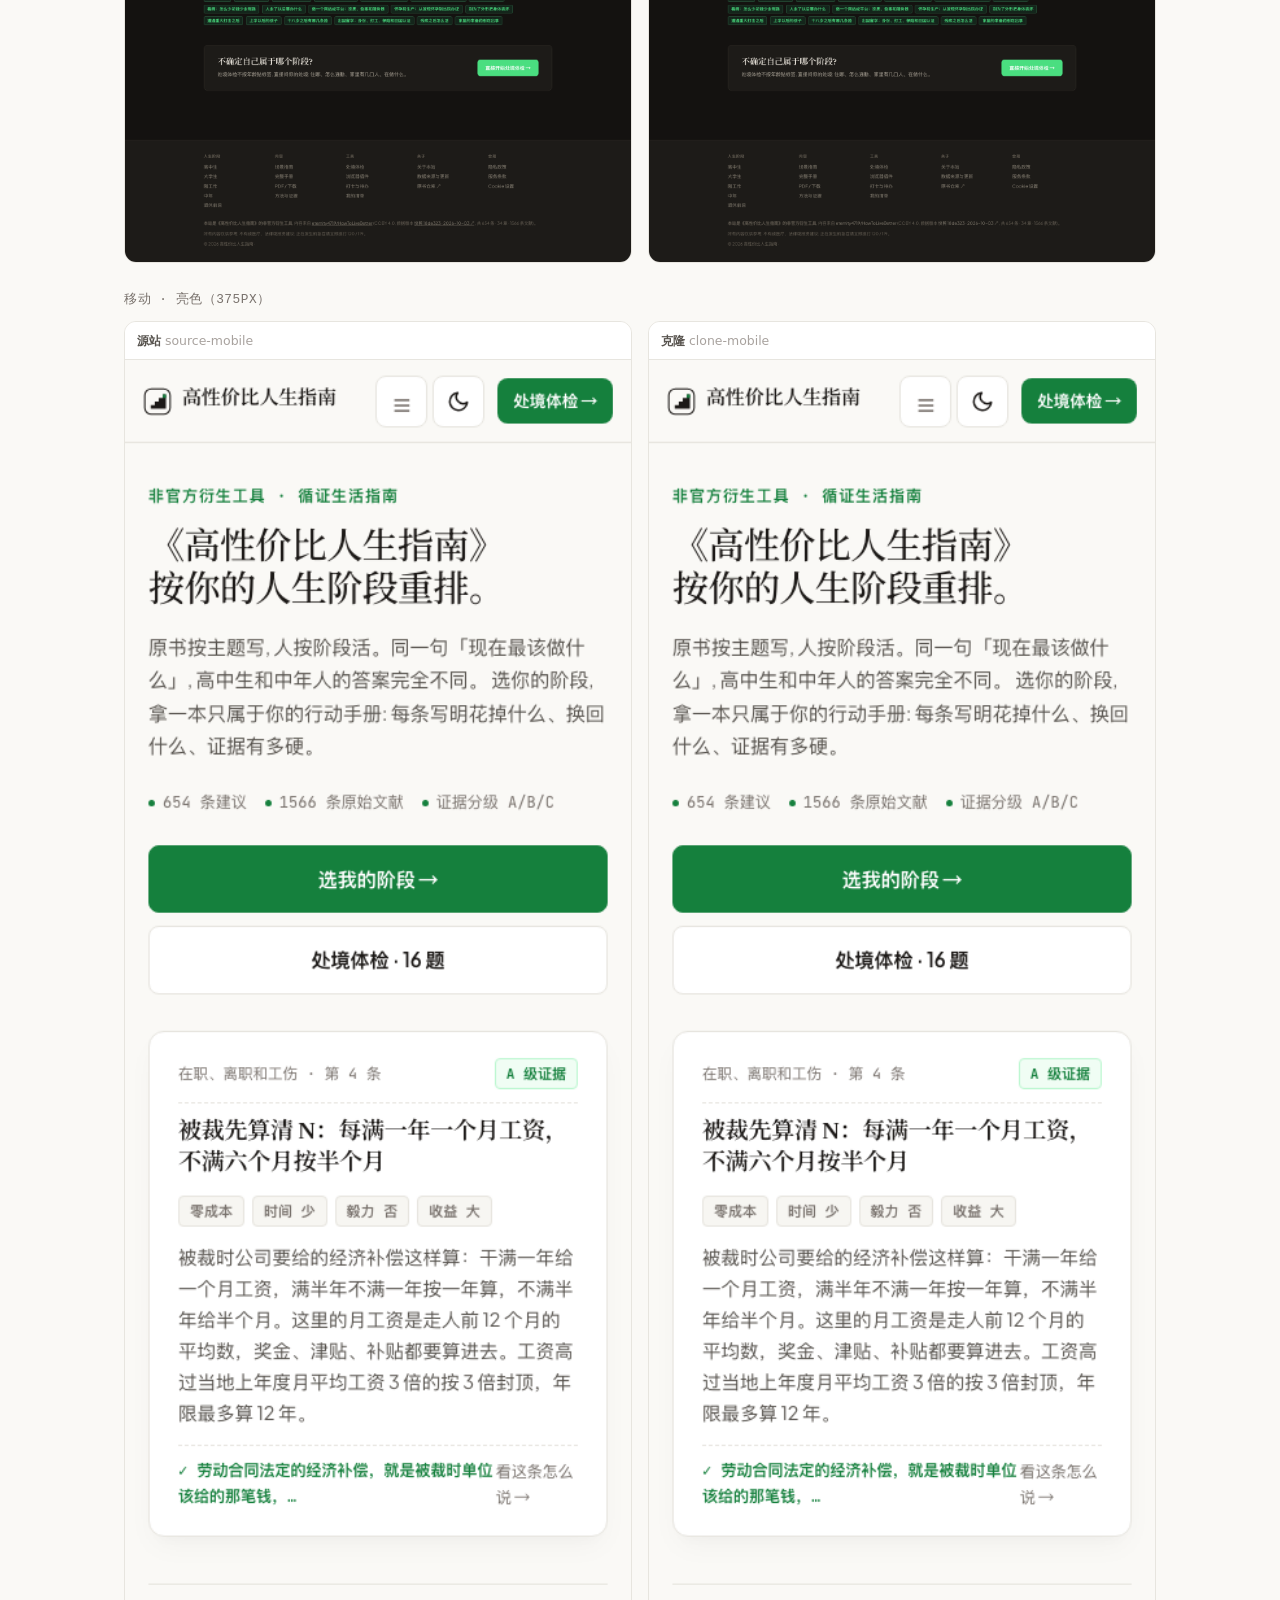
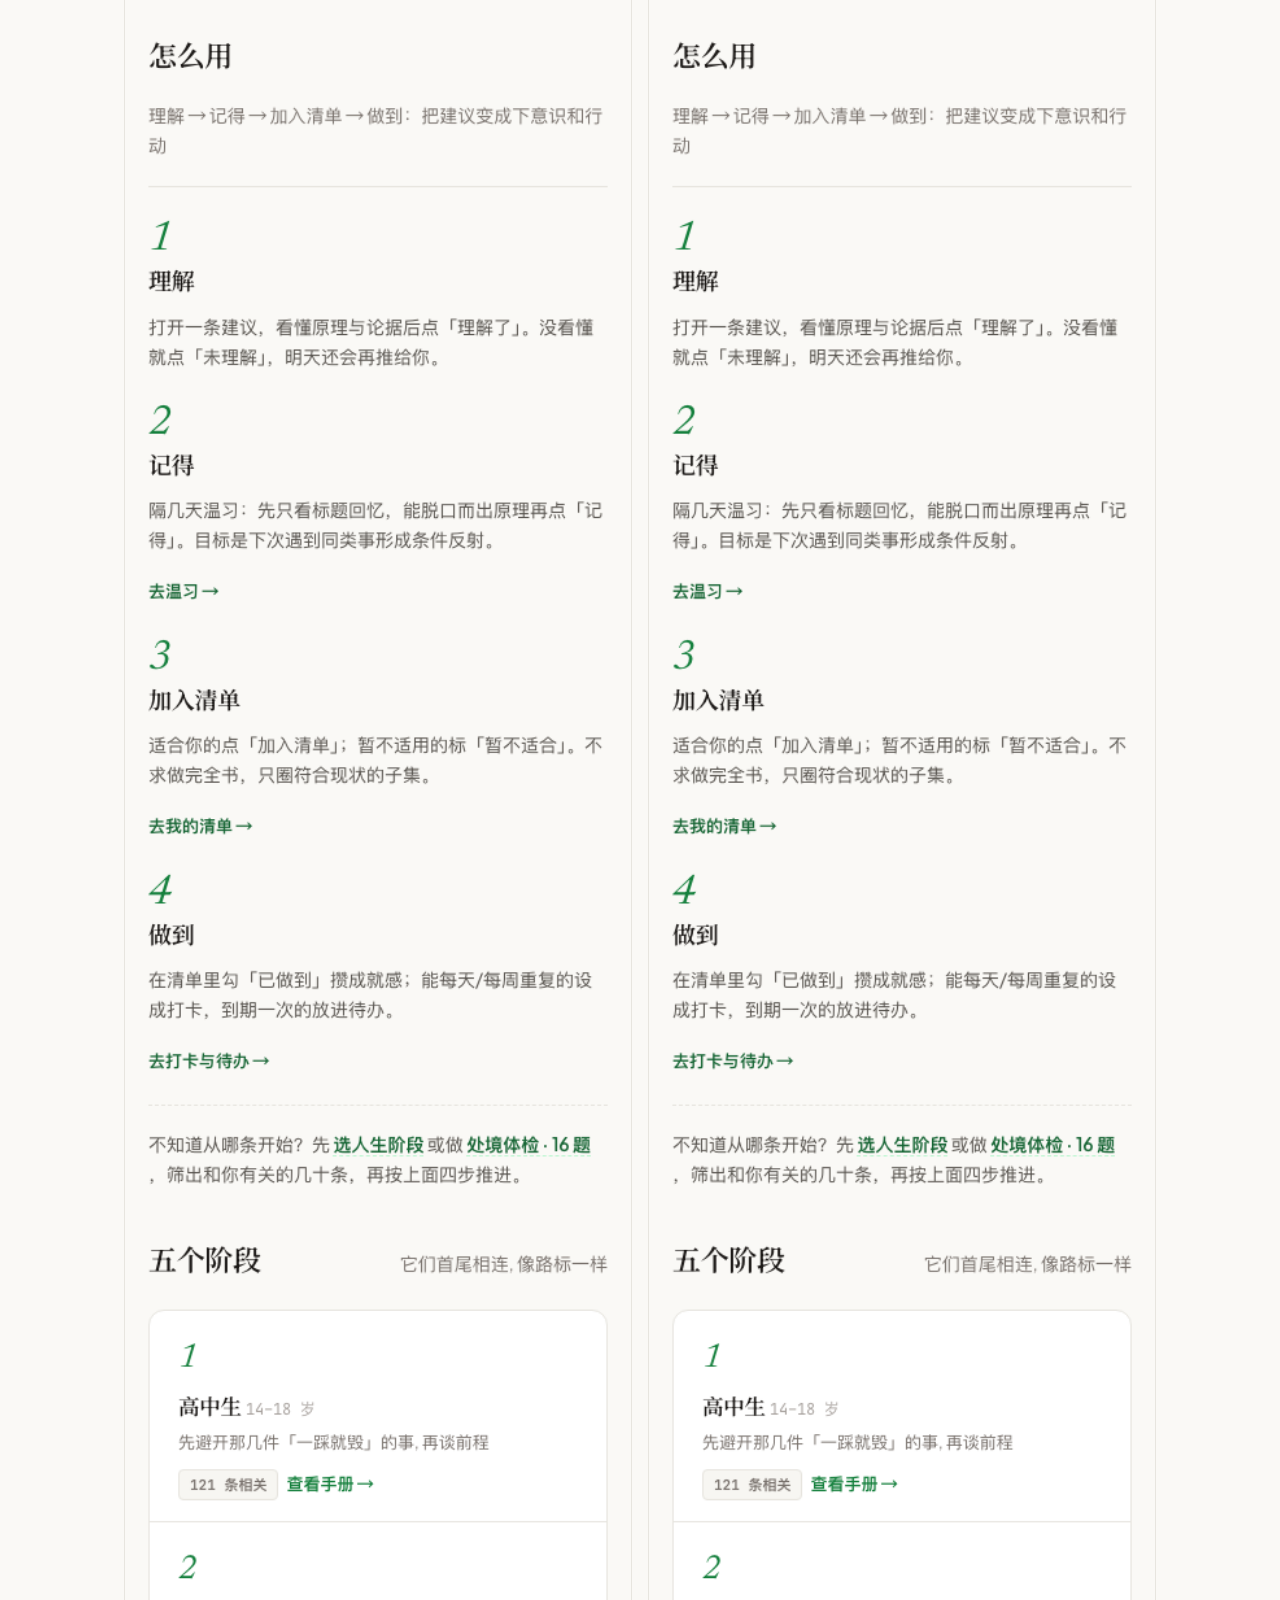
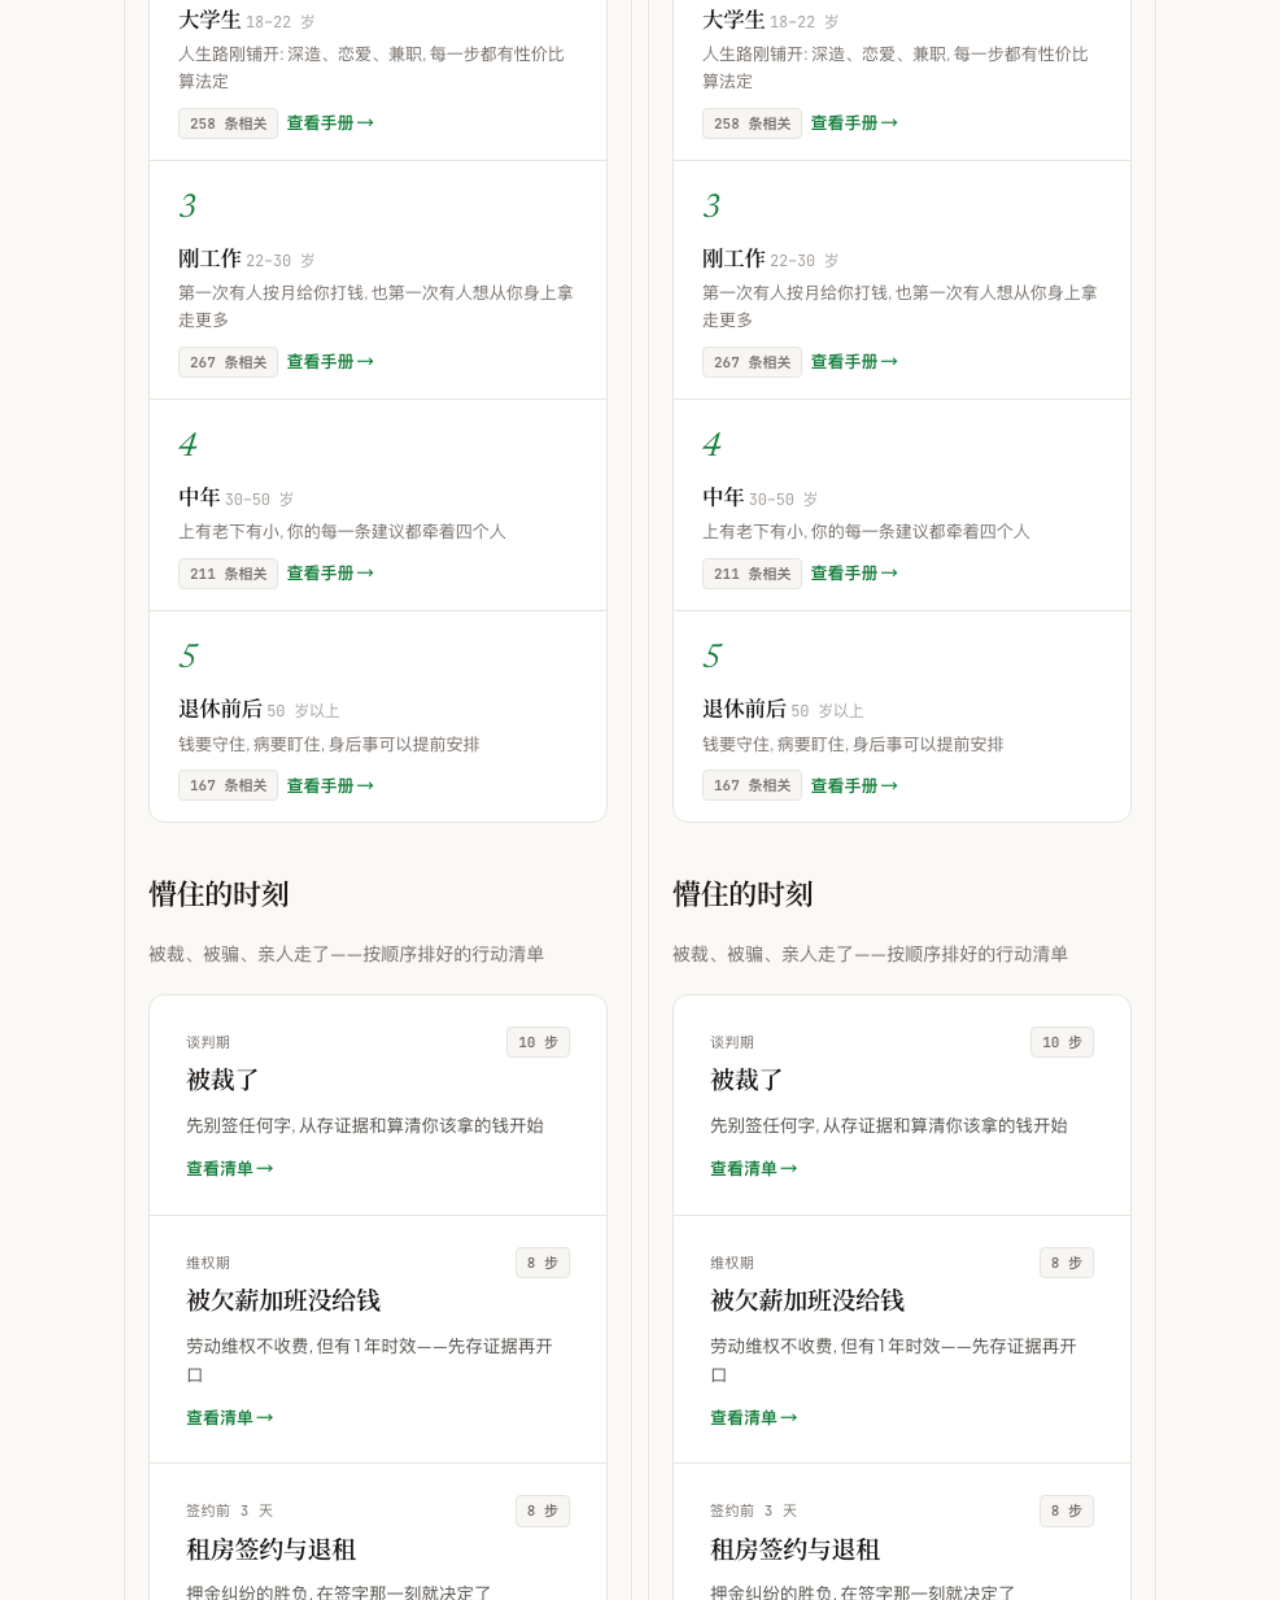
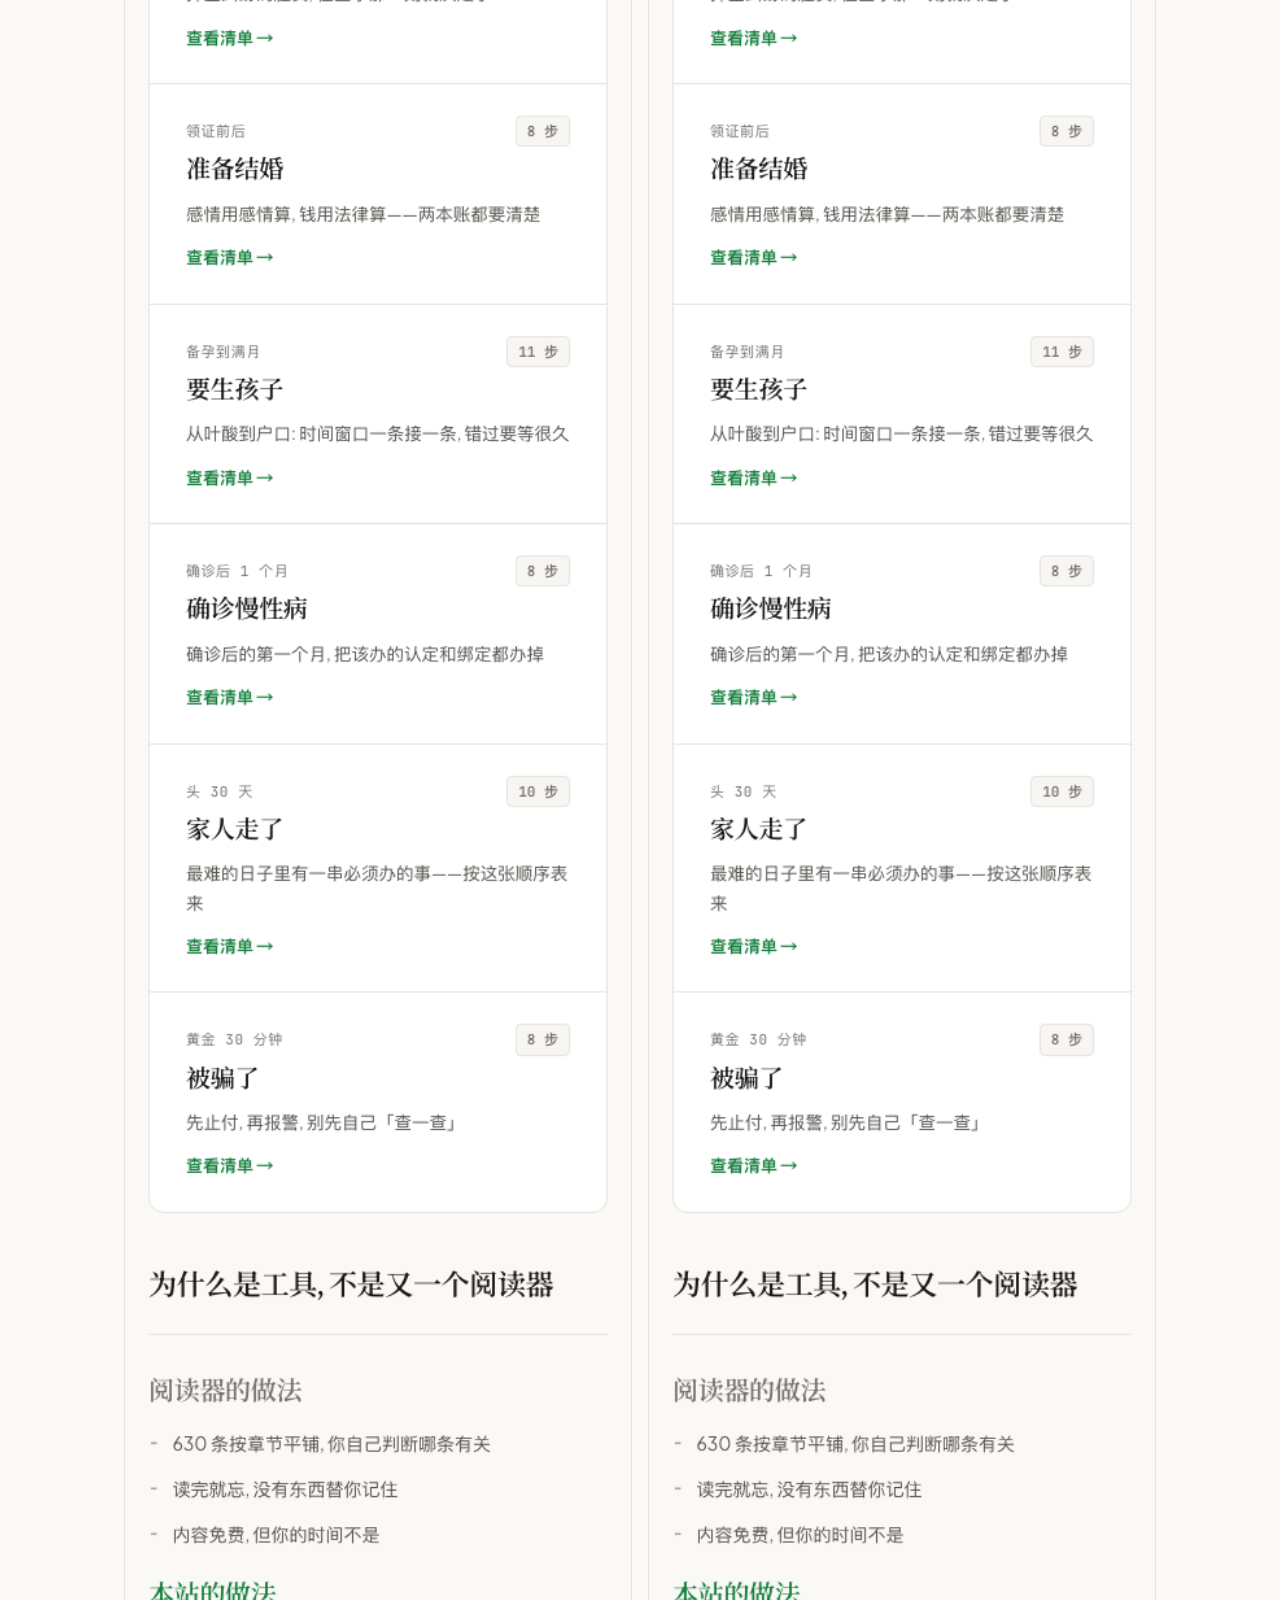
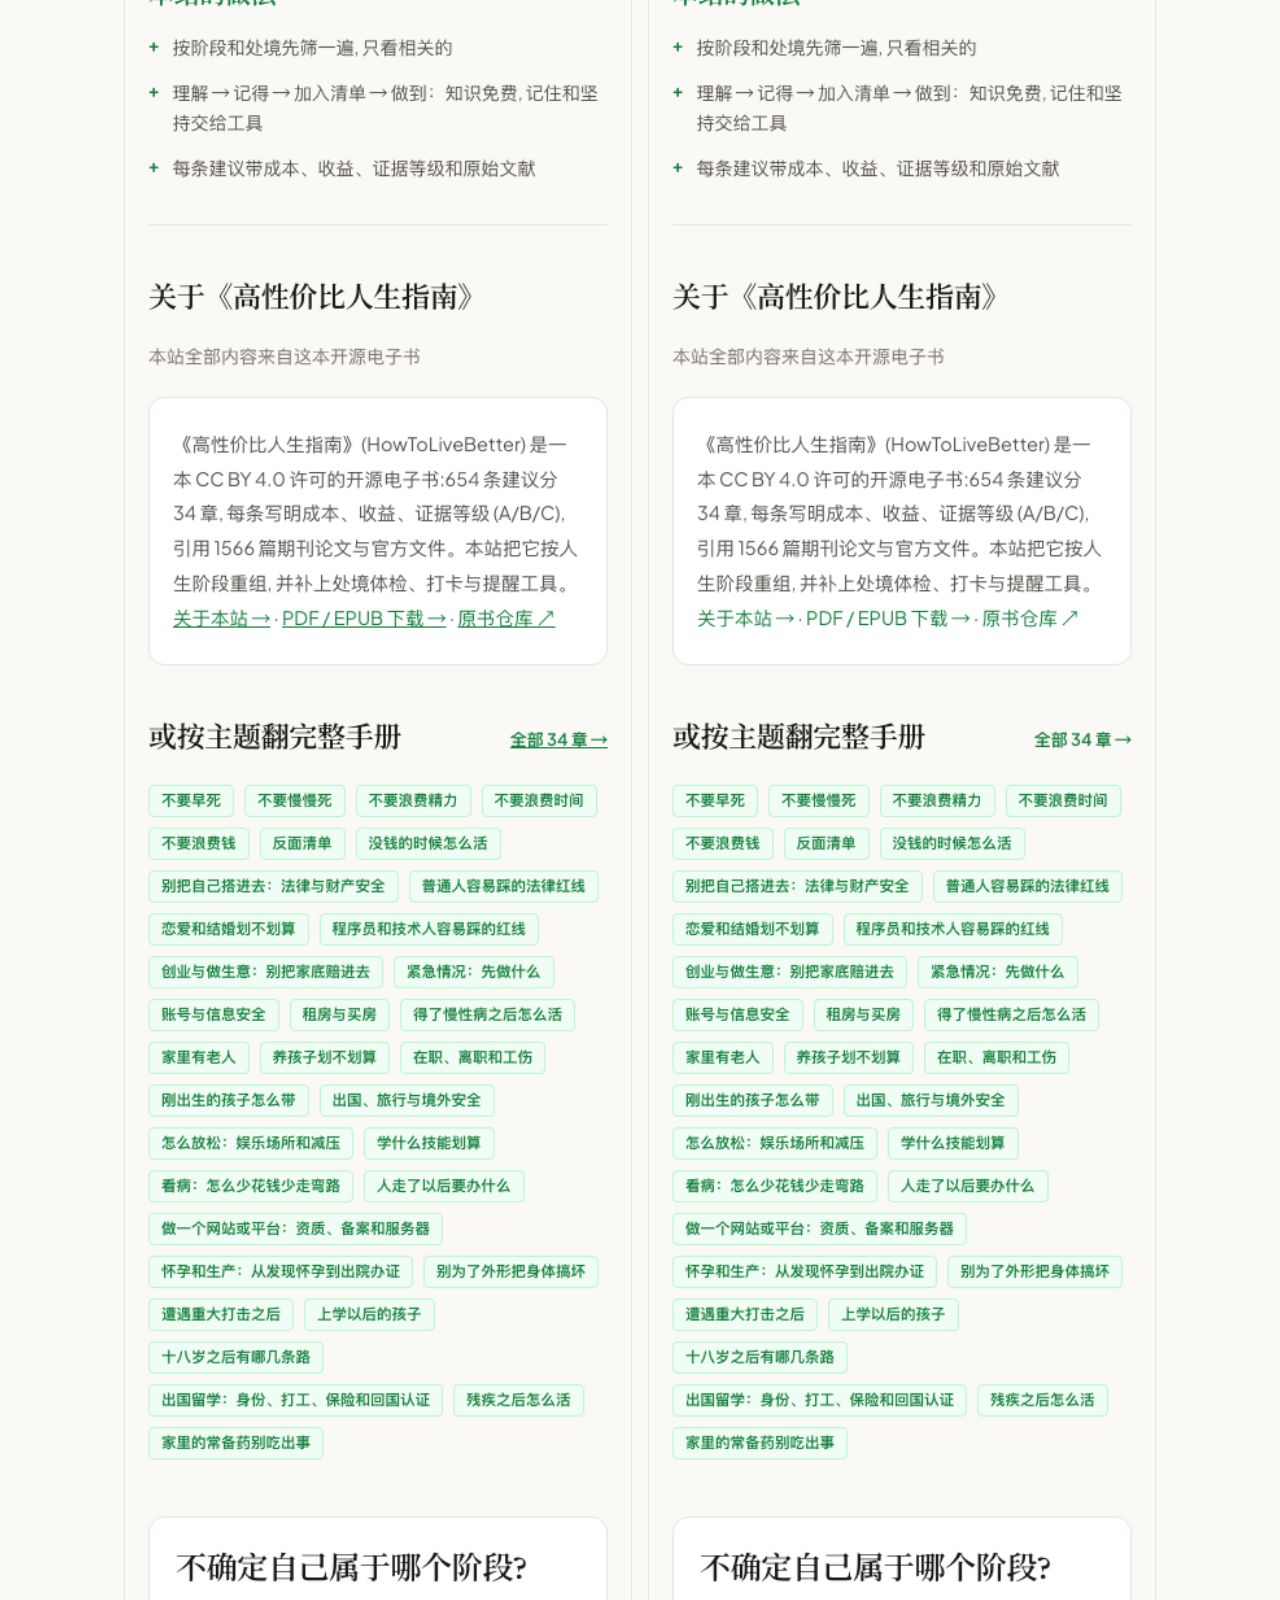
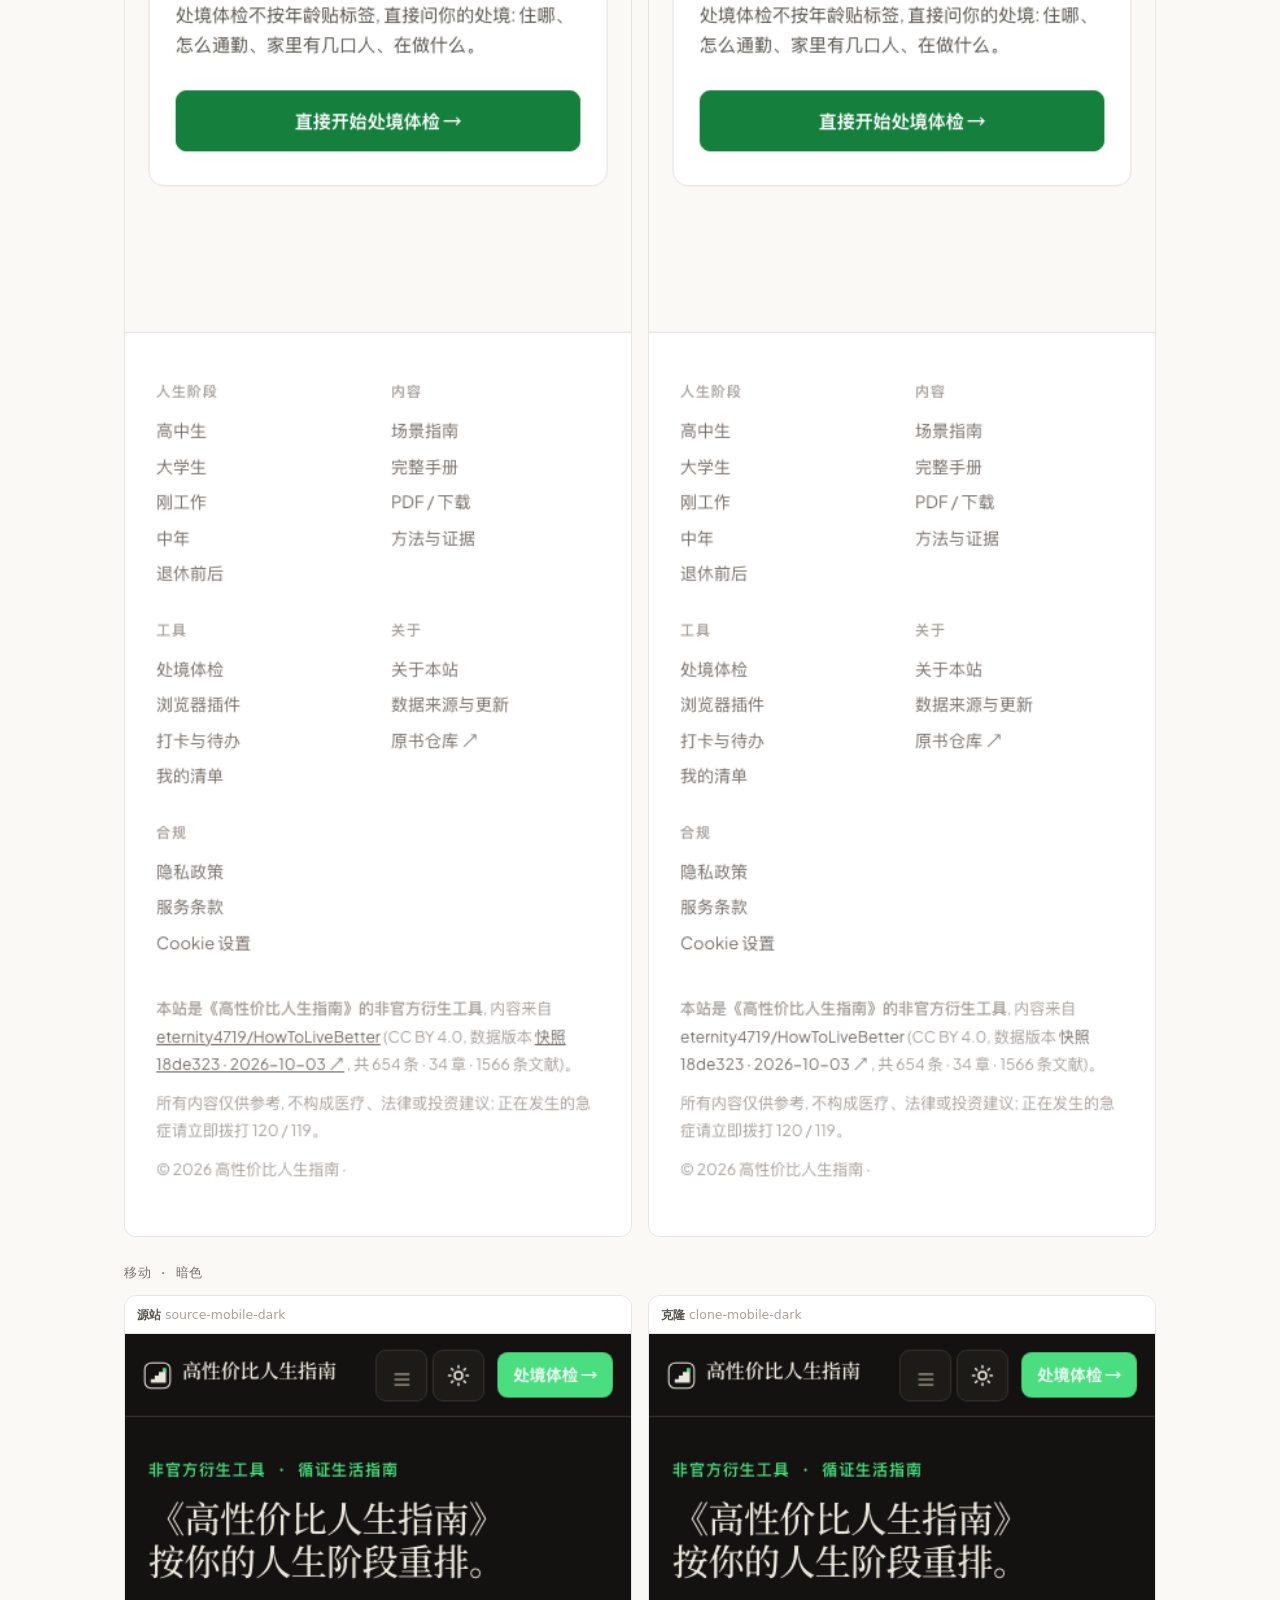
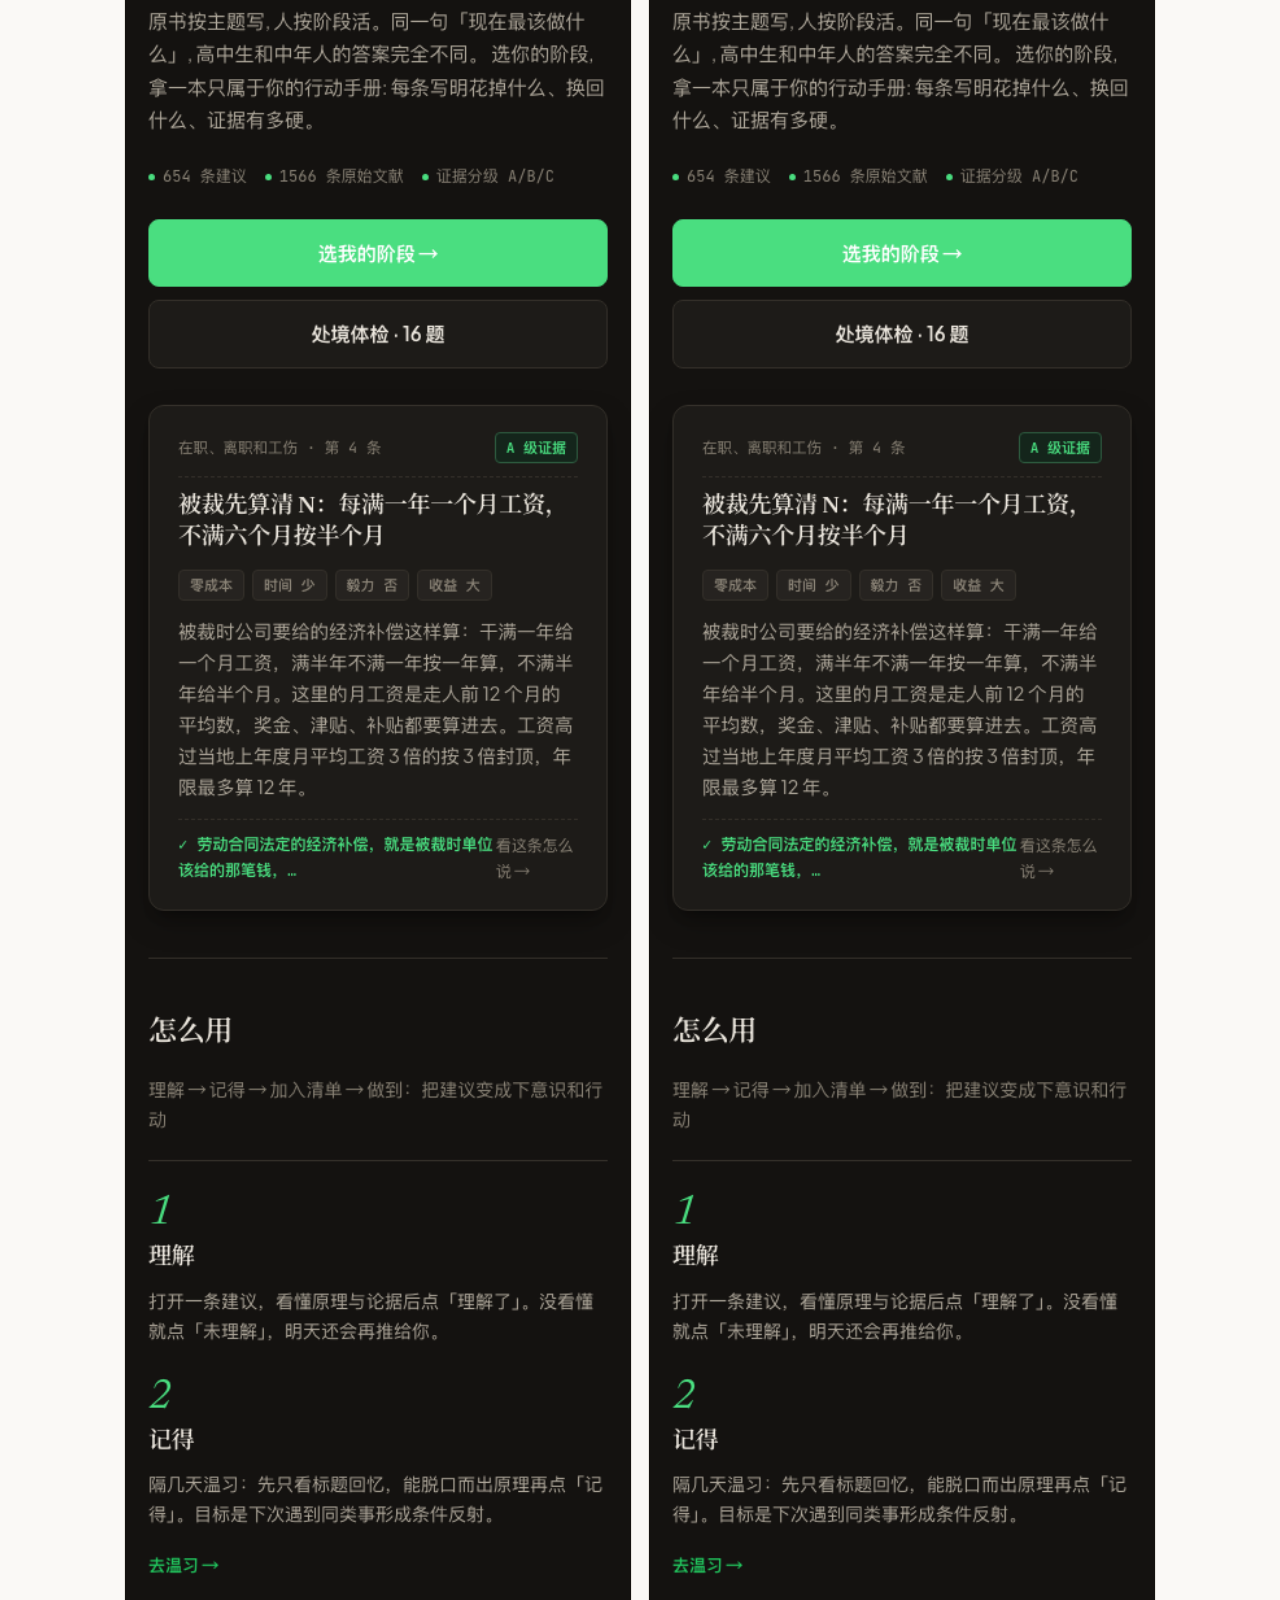
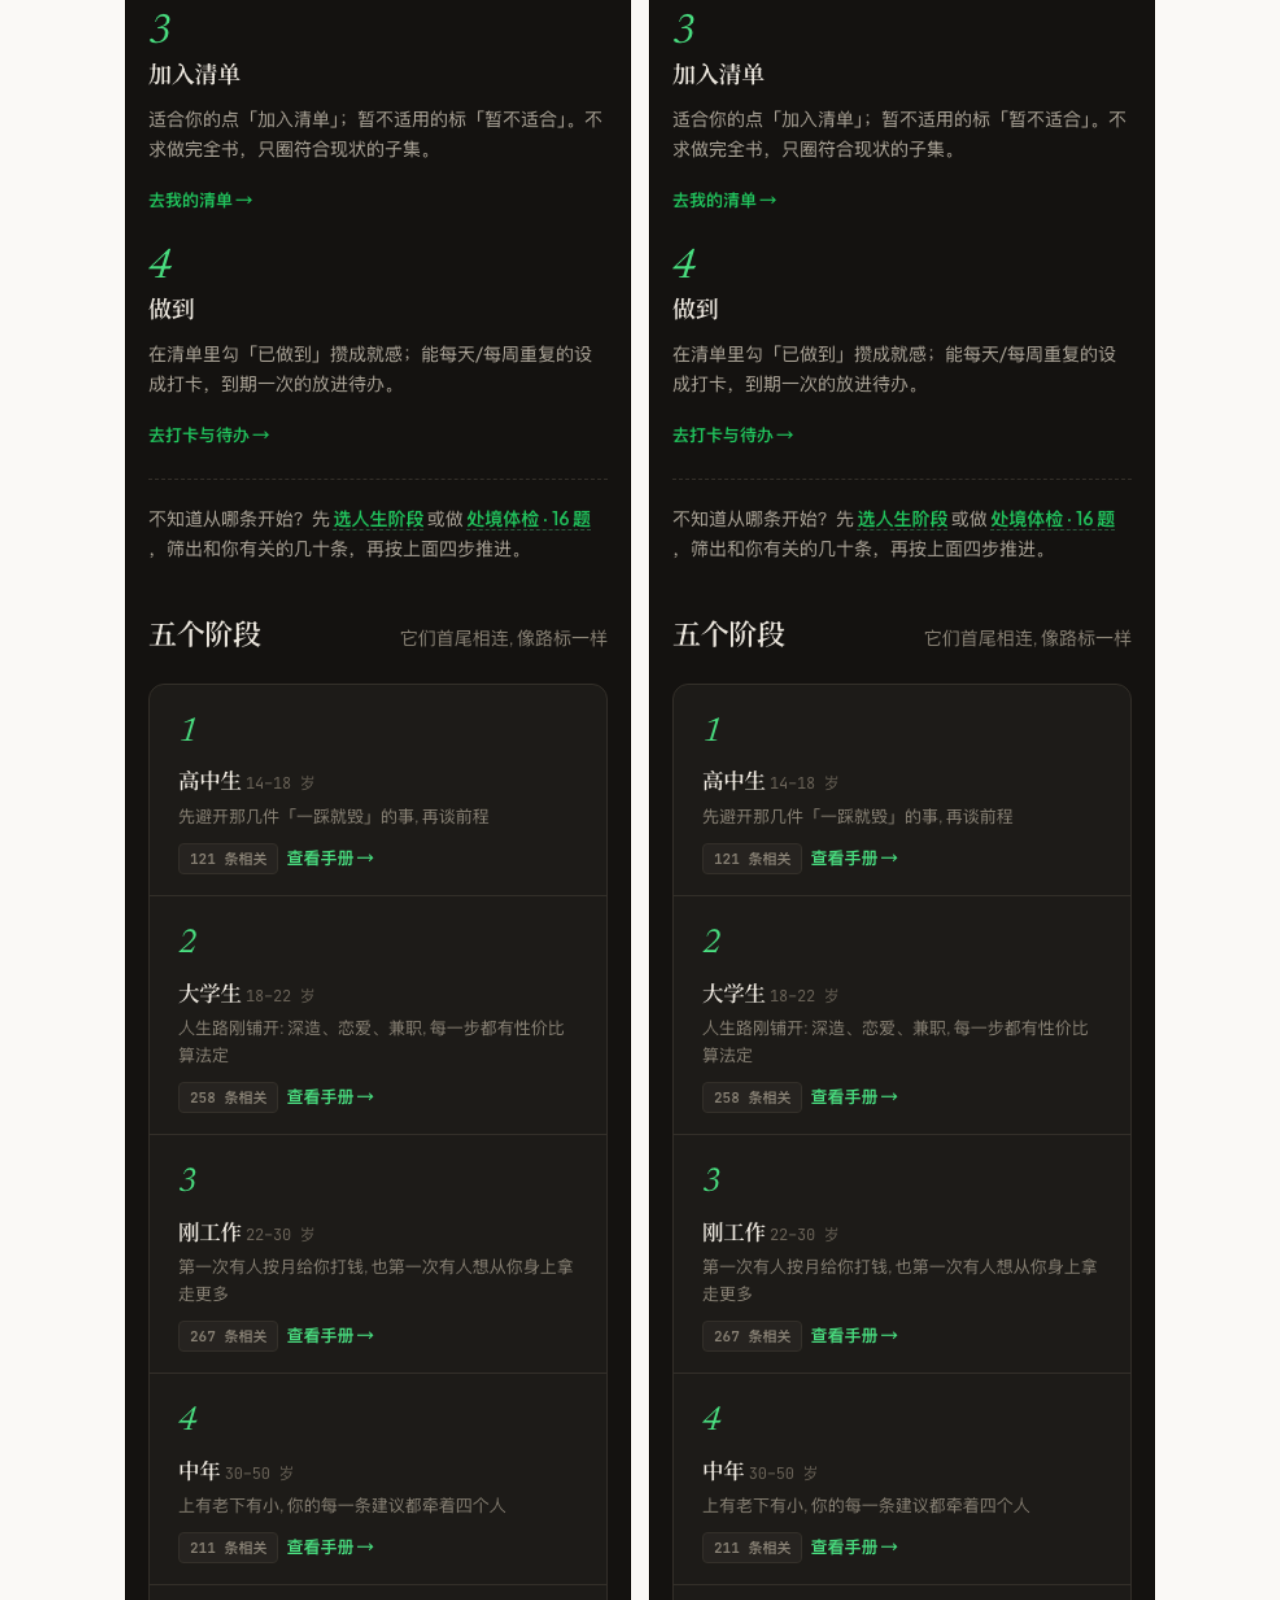
==== commit 5f700b17: "docs: 打磨展示页 Hero 文案" ====
--- a/index.html
+++ b/index.html
@@ -72,9 +72,9 @@
 <body>
 
 <header class="hero">
-  <div class="eyebrow">AI Coding Agent · 像素级网站复刻</div>
-  <h1>how2livebetter.net 首页克隆<br>交付展示</h1>
-  <p class="lede">用 AI Coding Agent 把「高性价比人生指南」首页从零复刻为干净代码，并逐像素比对验证还原度。下方为源站 / 克隆对照、像素 Diff 与 3× 放大证据。</p>
+  <div class="eyebrow">AI Coding Agent · 像素级复刻案例</div>
+  <h1>how2livebetter.net 首页<br>像素级复刻 · 交付展示</h1>
+  <p class="lede">用 AI Coding Agent 将「高性价比人生指南」首页从零复刻为干净代码，并逐像素比对验证还原度。下方为源站 / 克隆对照、像素 Diff 叠图与 3× 放大证据。</p>
   <div class="cta">
     <a class="btn btn-primary" href="./brief.html">查看完整页面简报 →</a>
     <a class="btn btn-secondary" href="https://how2livebetter.net/" target="_blank" rel="noopener">访问源站 ↗</a>
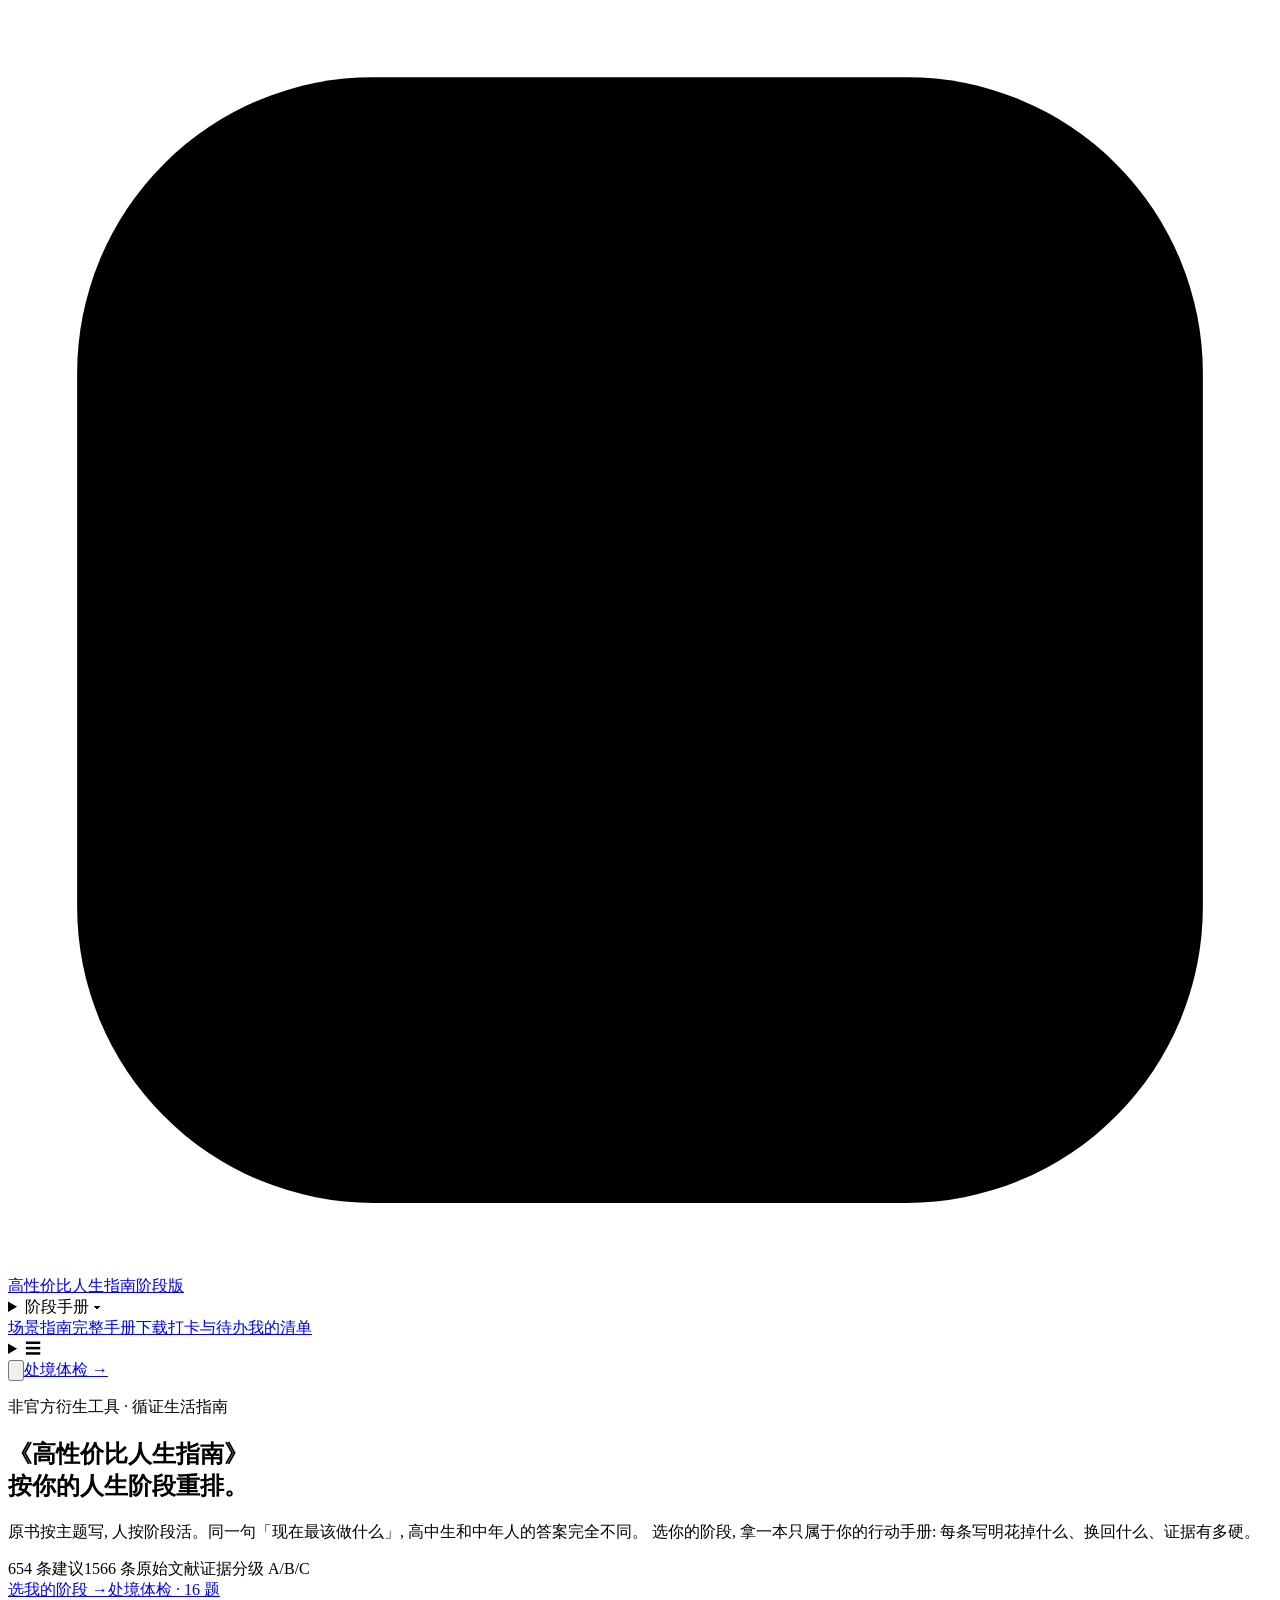
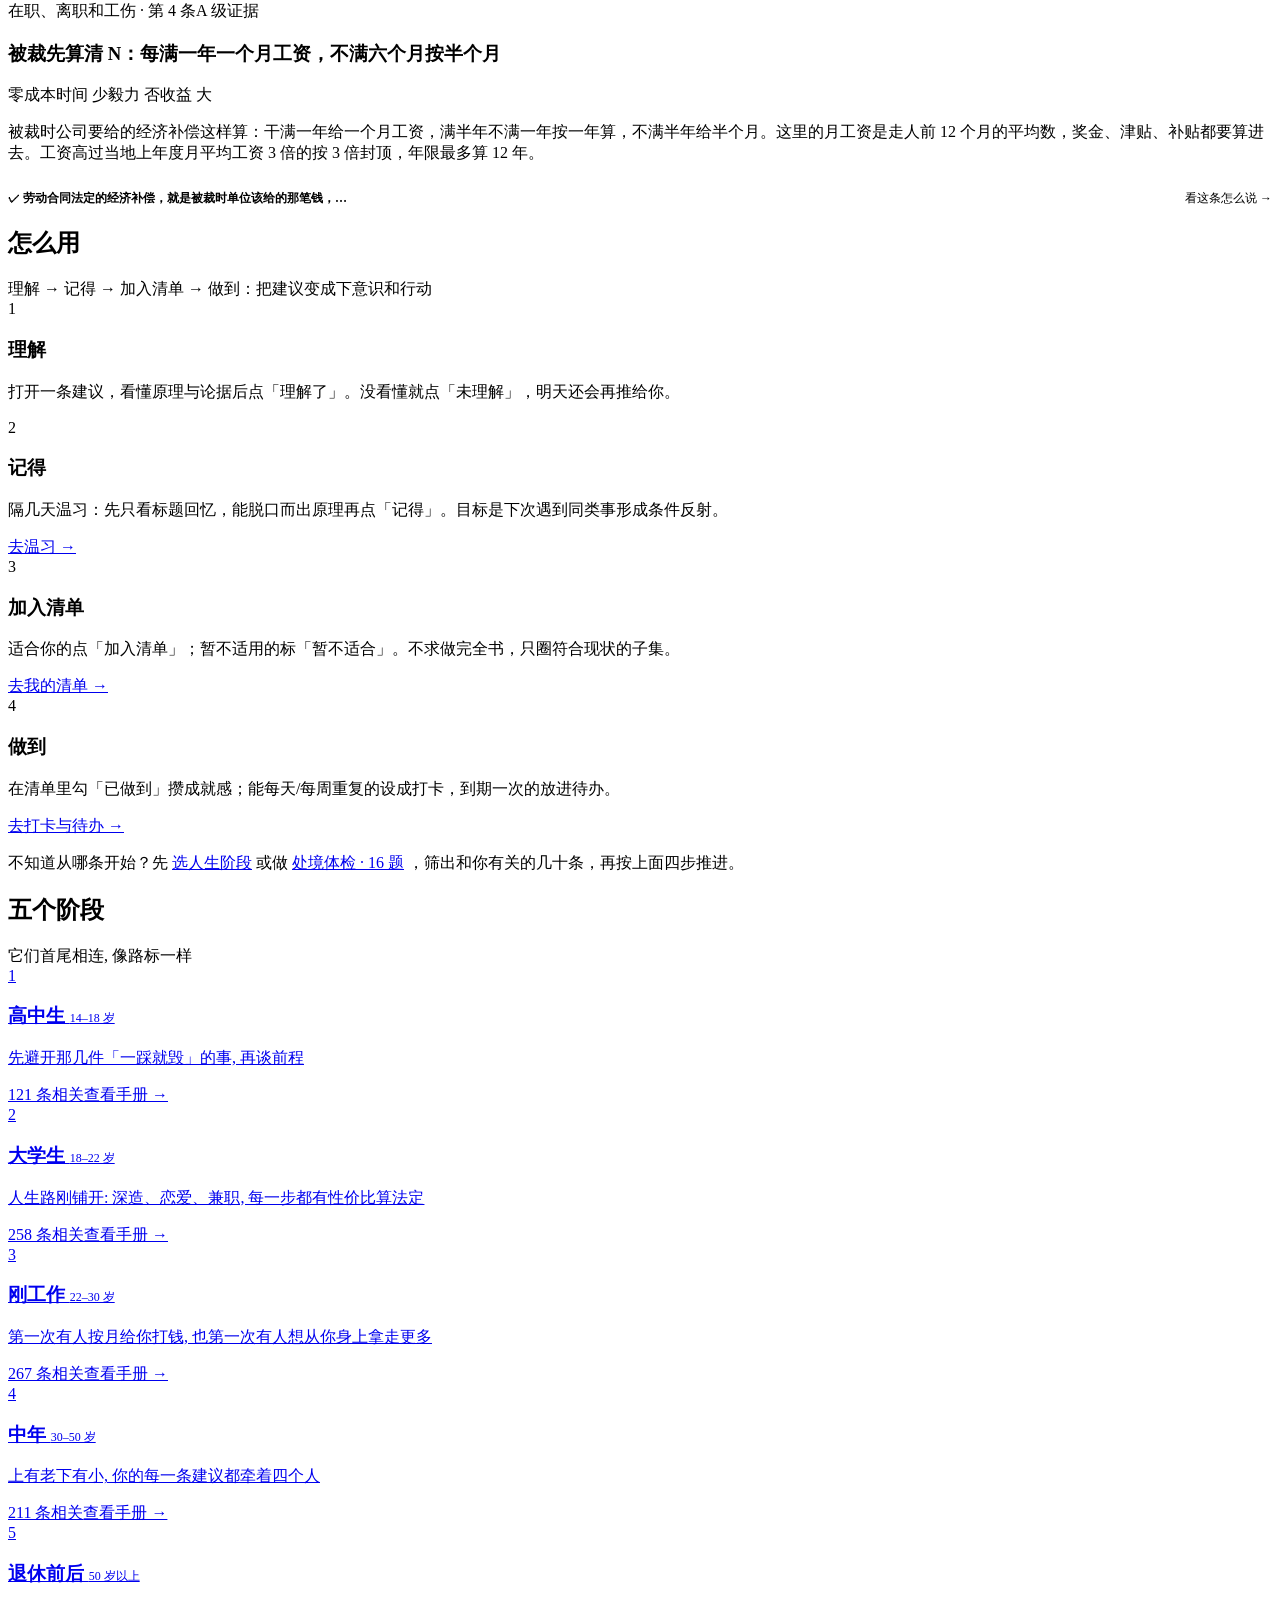
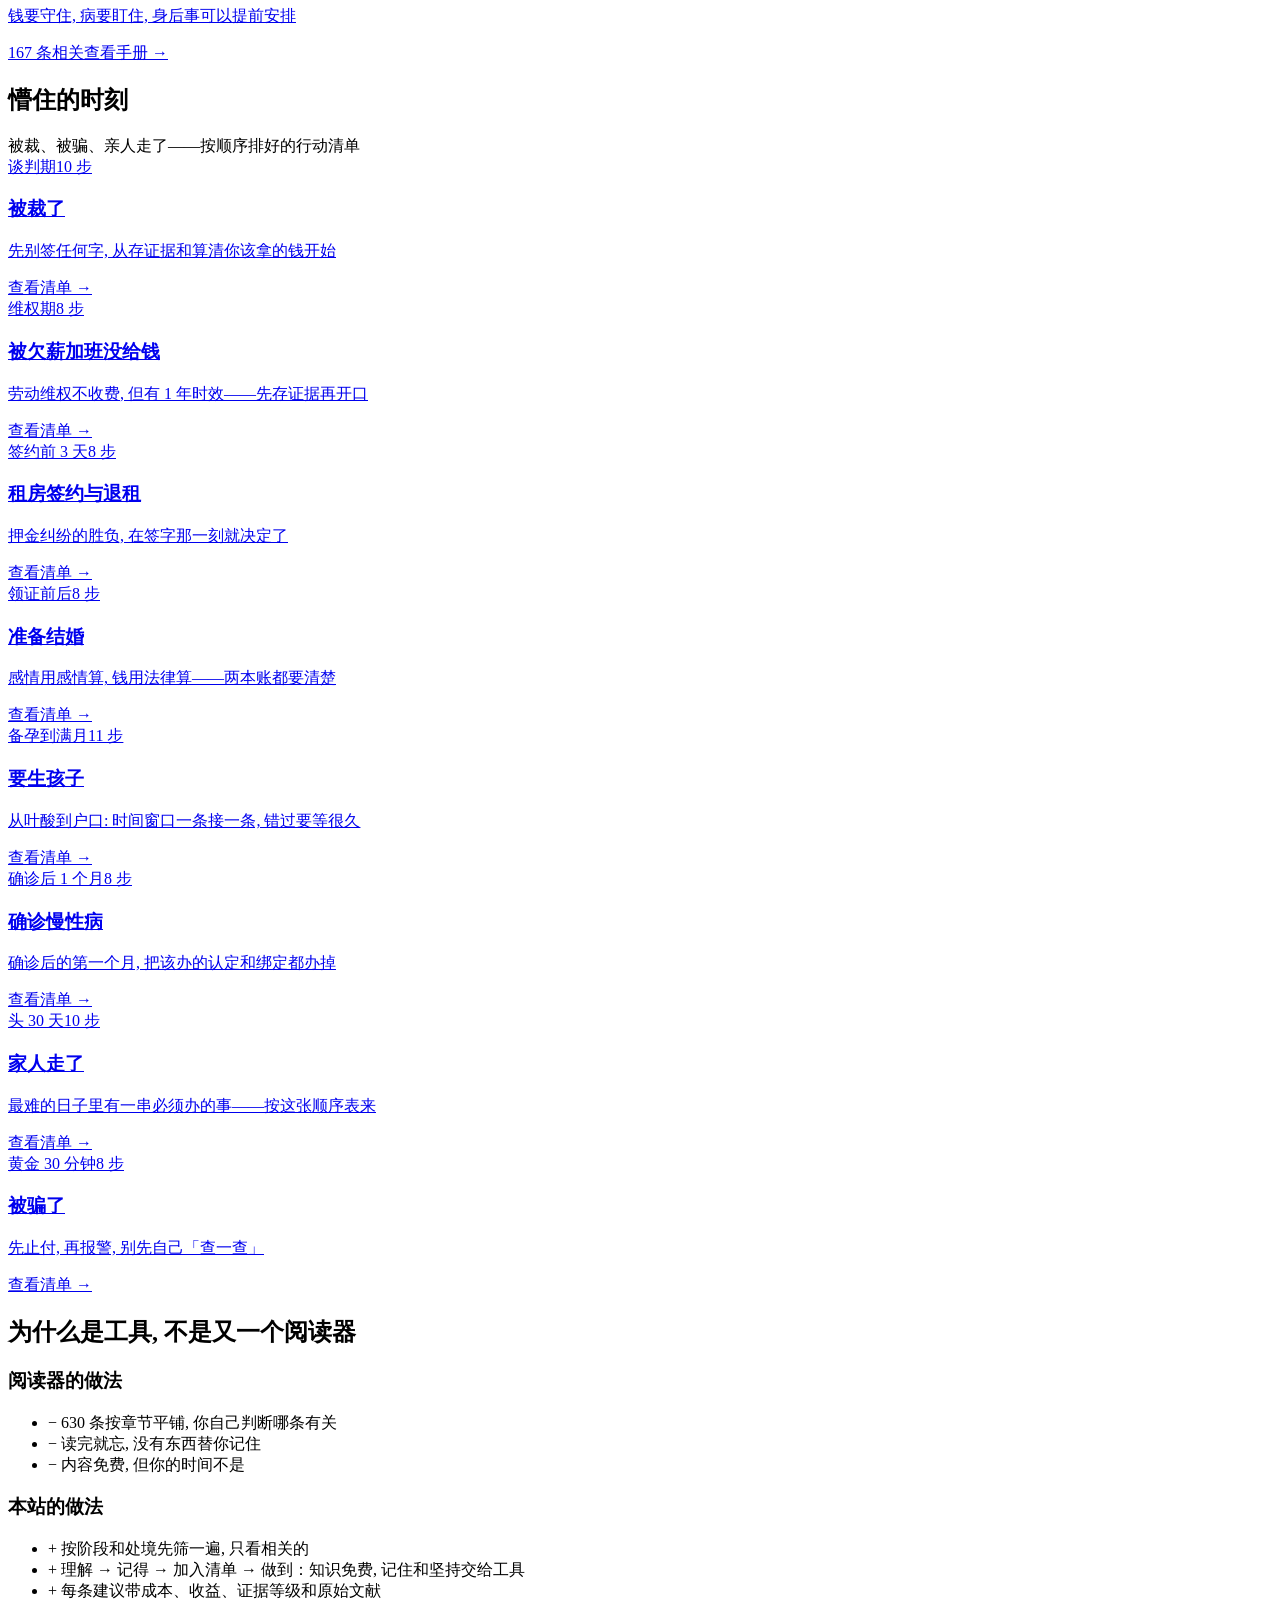
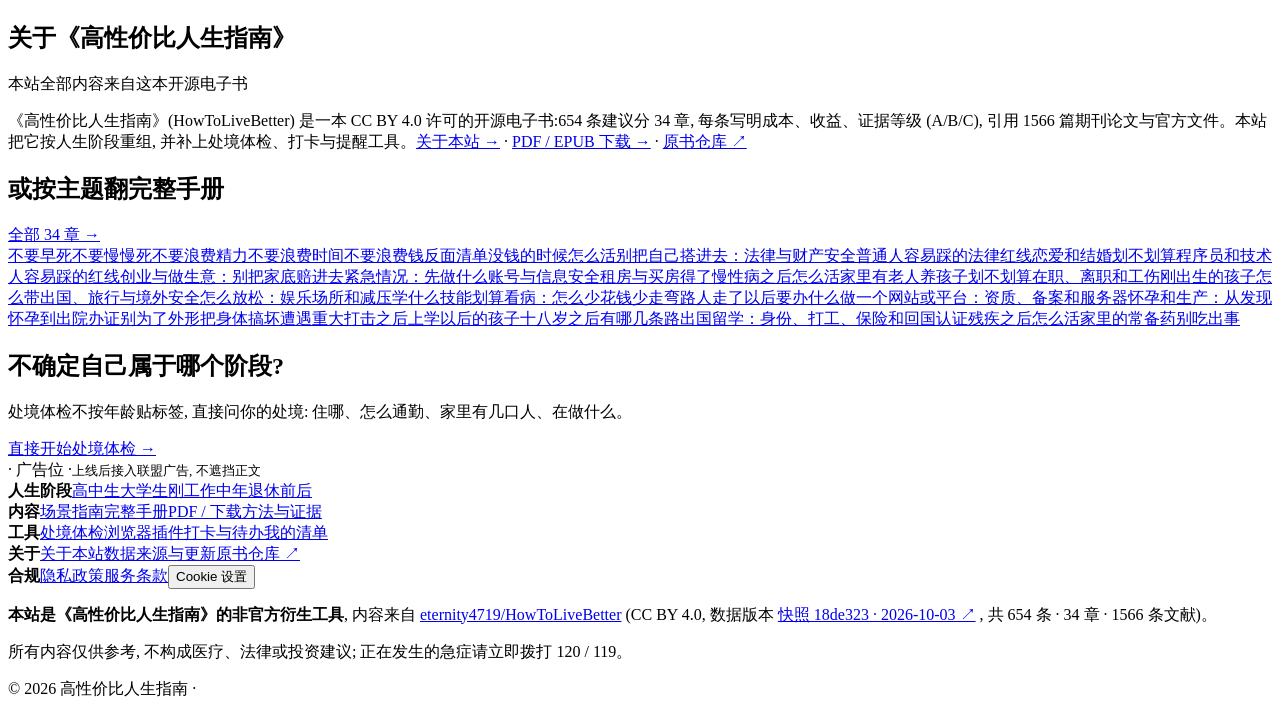
==== commit 5eb80a52: "deploy: 部署 how2livebetter.net 克隆站静态导出(子路径 /how2livebetter)" ====
--- a/index.html
+++ b/index.html
@@ -1,180 +1 @@
-<!DOCTYPE html>
-<html lang="zh-CN">
-<head>
-<meta charset="UTF-8">
-<meta name="viewport" content="width=device-width, initial-scale=1.0">
-<title>how2livebetter.net 像素级复刻 · 交付展示</title>
-<style>
-  :root{
-    --bg:#faf9f6; --surface:#fff; --recess:#f7f6f2; --border:#e7e5df;
-    --main:#1c1917; --body:#57534e; --muted:#78716c; --faint:#a8a29e;
-    --sage:#15803d; --sage-deep:#166534; --sage-soft:#dcfce7;
-    --max:1080px; --radius:12px;
-  }
-  *{box-sizing:border-box;}
-  body{
-    font-family:system-ui,-apple-system,"PingFang SC","Microsoft YaHei",sans-serif;
-    background:var(--bg); color:var(--body); line-height:1.7; margin:0;
-  }
-  .wrap{max-width:var(--max); margin:0 auto; padding:0 24px;}
-  h1,h2,h3{font-family:Georgia,"Newsreader","Noto Serif SC",serif; color:var(--main); font-weight:600;}
-  a{color:var(--sage-deep);}
-
-  /* Hero */
-  header.hero{padding:64px 24px 40px; text-align:center; border-bottom:1px solid var(--border);}
-  header.hero .eyebrow{font-family:"JetBrains Mono",ui-monospace,monospace; font-size:12px; letter-spacing:.08em; text-transform:uppercase; color:var(--sage);}
-  header.hero h1{font-size:2.4rem; line-height:1.25; margin:14px 0 10px;}
-  header.hero p.lede{font-size:1.05rem; color:var(--body); max-width:640px; margin:0 auto 22px;}
-  .cta{display:inline-flex; gap:12px; flex-wrap:wrap; justify-content:center;}
-  .btn{display:inline-block; padding:11px 20px; border-radius:10px; font-size:.95rem; text-decoration:none; font-weight:500;}
-  .btn-primary{background:var(--sage); color:#fff;}
-  .btn-primary:hover{background:var(--sage-deep);}
-  .btn-secondary{background:var(--surface); color:var(--main); border:1px solid var(--border);}
-  .btn-secondary:hover{border-color:var(--main);}
-
-  /* Metrics */
-  .metrics{display:grid; grid-template-columns:repeat(auto-fit,minmax(150px,1fr)); gap:14px; margin:40px 0 8px;}
-  .metric{background:var(--surface); border:1px solid var(--border); border-radius:var(--radius); padding:18px 16px; text-align:center;}
-  .metric .num{font-family:Georgia,serif; font-size:1.7rem; color:var(--sage-deep); font-weight:600; line-height:1.1;}
-  .metric .label{font-size:.82rem; color:var(--muted); margin-top:6px;}
-
-  /* Sections */
-  section{padding:48px 0; border-bottom:1px solid var(--border);}
-  section h2{font-size:1.7rem; margin:0 0 6px;}
-  section .sub{color:var(--muted); font-size:.92rem; margin:0 0 26px;}
-
-  /* Comparison 2-up */
-  .pair{display:grid; grid-template-columns:1fr 1fr; gap:16px; margin-bottom:26px;}
-  .pair .cap{grid-column:1/-1; font-family:"JetBrains Mono",monospace; font-size:.8rem; color:var(--muted); text-transform:uppercase; letter-spacing:.04em; margin-bottom:-6px;}
-  figure{margin:0; background:var(--recess); border:1px solid var(--border); border-radius:var(--radius); overflow:hidden;}
-  figure .tag{display:block; font-size:.78rem; color:var(--faint); padding:8px 12px; border-bottom:1px solid var(--border); background:var(--surface);}
-  figure .tag b{color:var(--body); font-weight:600;}
-  figure img{display:block; width:100%; height:auto; cursor:zoom-in; background:#fff;}
-
-  /* Gallery grid */
-  .grid{display:grid; grid-template-columns:repeat(auto-fit,minmax(280px,1fr)); gap:16px;}
-
-  /* Disclosure */
-  .disclosure{background:var(--recess); border:1px solid var(--border); border-radius:var(--radius); padding:20px 22px; font-size:.9rem; color:var(--muted);}
-  .disclosure b{color:var(--main);}
-
-  footer{padding:40px 24px 64px; text-align:center; color:var(--faint); font-size:.85rem;}
-
-  /* Lightbox */
-  #lb{position:fixed; inset:0; background:rgba(20,18,16,.92); display:none; align-items:center; justify-content:center; z-index:50; padding:24px; cursor:zoom-out;}
-  #lb.open{display:flex;}
-  #lb img{max-width:100%; max-height:100%; border-radius:8px; box-shadow:0 20px 60px rgba(0,0,0,.5);}
-  #lb .close{position:absolute; top:18px; right:22px; color:#fff; font-size:1.6rem; cursor:pointer; user-select:none;}
-
-  @media(max-width:640px){ .pair{grid-template-columns:1fr;} header.hero h1{font-size:1.9rem;} }
-</style>
-</head>
-<body>
-
-<header class="hero">
-  <div class="eyebrow">AI Coding Agent · 像素级复刻案例</div>
-  <h1>how2livebetter.net 首页<br>像素级复刻 · 交付展示</h1>
-  <p class="lede">用 AI Coding Agent 将「高性价比人生指南」首页从零复刻为干净代码，并逐像素比对验证还原度。下方为源站 / 克隆对照、像素 Diff 叠图与 3× 放大证据。</p>
-  <div class="cta">
-    <a class="btn btn-primary" href="./brief.html">查看完整页面简报 →</a>
-    <a class="btn btn-secondary" href="https://how2livebetter.net/" target="_blank" rel="noopener">访问源站 ↗</a>
-  </div>
-</header>
-
-<div class="wrap">
-
-  <div class="metrics">
-    <div class="metric"><div class="num">≤0.033%</div><div class="label">像素 Diff</div></div>
-    <div class="metric"><div class="num">243/243</div><div class="label">文本节点一致</div></div>
-    <div class="metric"><div class="num">8/8</div><div class="label">交互冒烟通过</div></div>
-    <div class="metric"><div class="num">4 族</div><div class="label">字体自托管</div></div>
-    <div class="metric"><div class="num">320–1920</div><div class="label">无横向溢出</div></div>
-  </div>
-
-  <section>
-    <h2>① 源站 ↔ 克隆 对照</h2>
-    <p class="sub">同一视口下，左为源站截图，右为克隆产物截图。亮色 / 暗色 / 移动端 / 桌面折叠态全覆盖。</p>
-
-    <div class="pair">
-      <div class="cap">桌面 · 亮色（1440px）</div>
-      <figure><span class="tag"><b>源站</b> source-desktop</span><img loading="lazy" src="assets/design-references/source-desktop.png" alt="源站桌面亮色"></figure>
-      <figure><span class="tag"><b>克隆</b> clone-desktop</span><img loading="lazy" src="assets/design-references/clone-desktop.png" alt="克隆桌面亮色"></figure>
-    </div>
-
-    <div class="pair">
-      <div class="cap">桌面 · 暗色</div>
-      <figure><span class="tag"><b>源站</b> source-desktop-dark</span><img loading="lazy" src="assets/design-references/source-desktop-dark.png" alt="源站桌面暗色"></figure>
-      <figure><span class="tag"><b>克隆</b> clone-desktop-dark</span><img loading="lazy" src="assets/design-references/clone-desktop-dark.png" alt="克隆桌面暗色"></figure>
-    </div>
-
-    <div class="pair">
-      <div class="cap">移动 · 亮色（375px）</div>
-      <figure><span class="tag"><b>源站</b> source-mobile</span><img loading="lazy" src="assets/design-references/source-mobile.png" alt="源站移动亮色"></figure>
-      <figure><span class="tag"><b>克隆</b> clone-mobile</span><img loading="lazy" src="assets/design-references/clone-mobile.png" alt="克隆移动亮色"></figure>
-    </div>
-
-    <div class="pair">
-      <div class="cap">移动 · 暗色</div>
-      <figure><span class="tag"><b>源站</b> source-mobile-dark</span><img loading="lazy" src="assets/design-references/source-mobile-dark.png" alt="源站移动暗色"></figure>
-      <figure><span class="tag"><b>克隆</b> clone-mobile-dark</span><img loading="lazy" src="assets/design-references/clone-mobile-dark.png" alt="克隆移动暗色"></figure>
-    </div>
-
-    <div class="pair">
-      <div class="cap">桌面 · 折叠态（导航下拉展开）</div>
-      <figure><span class="tag"><b>源站</b> source-desktop-fold</span><img loading="lazy" src="assets/design-references/source-desktop-fold.png" alt="源站桌面折叠"></figure>
-      <figure><span class="tag"><b>克隆</b> clone-desktop-fold</span><img loading="lazy" src="assets/design-references/clone-desktop-fold.png" alt="克隆桌面折叠"></figure>
-    </div>
-  </section>
-
-  <section>
-    <h2>② 像素 Diff 叠图</h2>
-    <p class="sub">源站与克隆逐像素差值图：越暗表示差异越小。四张覆盖亮色 / 暗色 / 移动各态，整体近乎全黑即还原度极高。</p>
-    <div class="grid">
-      <figure><span class="tag"><b>桌面亮色</b> diff-desktop</span><img loading="lazy" src="assets/design-references/diff-desktop.png" alt="diff 桌面亮色"></figure>
-      <figure><span class="tag"><b>桌面暗色</b> diff-desktop-dark</span><img loading="lazy" src="assets/design-references/diff-desktop-dark.png" alt="diff 桌面暗色"></figure>
-      <figure><span class="tag"><b>移动亮色</b> diff-mobile</span><img loading="lazy" src="assets/design-references/diff-mobile.png" alt="diff 移动亮色"></figure>
-      <figure><span class="tag"><b>移动暗色</b> diff-mobile-dark</span><img loading="lazy" src="assets/design-references/diff-mobile-dark.png" alt="diff 移动暗色"></figure>
-    </div>
-  </section>
-
-  <section>
-    <h2>③ 3× 放大证据</h2>
-    <p class="sub">局部 3 倍放大，验证字体渲染、间距与 SVG 着色的逐像素一致性。左为源站，右为克隆。</p>
-    <div class="pair">
-      <div class="cap">D885 区段（band）</div>
-      <figure><span class="tag"><b>源站</b> z3-src-d885-band</span><img loading="lazy" src="assets/design-references/z3-src-d885-band.png" alt="源站 3x band"></figure>
-      <figure><span class="tag"><b>克隆</b> z3-clone-d885-band</span><img loading="lazy" src="assets/design-references/z3-clone-d885-band.png" alt="克隆 3x band"></figure>
-    </div>
-    <div class="pair">
-      <div class="cap">colophon 区段</div>
-      <figure><span class="tag"><b>源站</b> z4-src-colophon</span><img loading="lazy" src="assets/design-references/z4-src-colophon.png" alt="源站 3x colophon"></figure>
-      <figure><span class="tag"><b>克隆</b> z4-clone-colophon</span><img loading="lazy" src="assets/design-references/z4-clone-colophon.png" alt="克隆 3x colophon"></figure>
-    </div>
-  </section>
-
-  <section style="border-bottom:none;">
-    <h2>说明与披露</h2>
-    <div class="disclosure">
-      <p>本页为<strong>非商业的技术复刻案例研究</strong>，用于展示 AI Coding Agent 的网站还原能力。克隆仅覆盖首页，站内其余链接（阶段页 / 手册 / 工具等）均保留指向 <b>源站 how2livebetter.net</b> 的同窗口跳转。</p>
-      <p>克隆不含源站的任何第三方追踪脚本（Google Analytics / AdSense / Consent Mode v2）；字体经 <code>next/font</code> 自托管，与源站同字体同字重，零外部字体请求。完整技术方案、设计 Token、区块测量与响应式断点见 <a href="./brief.html">《页面简报》</a>。</p>
-    </div>
-  </section>
-
-</div>
-
-<footer>
-  由 AI Coding Agent 生成 · 交付展示页托管于 GitHub Pages · 图片与数据均来自本地复刻验证产物
-</footer>
-
-<div id="lb"><span class="close">&times;</span><img id="lbimg" src="" alt="放大查看"></div>
-<script>
-  const lb=document.getElementById('lb'), lbimg=document.getElementById('lbimg');
-  document.querySelectorAll('figure img').forEach(im=>{
-    im.addEventListener('click',()=>{ lbimg.src=im.src; lb.classList.add('open'); });
-  });
-  lb.addEventListener('click',()=>lb.classList.remove('open'));
-  document.addEventListener('keydown',e=>{ if(e.key==='Escape') lb.classList.remove('open'); });
-</script>
-
-</body>
-</html>
+<!DOCTYPE html><html lang="zh-CN" class="h-full antialiased"><head><meta charSet="utf-8"/><meta name="viewport" content="width=device-width, initial-scale=1"/><link rel="stylesheet" href="/how2livebetter/_next/static/chunks/3wqh_0vpkqxtc.css" data-precedence="next"/><link rel="preload" as="script" fetchPriority="low" href="/how2livebetter/_next/static/chunks/0jvhpaew_uadu.js"/><script src="/how2livebetter/_next/static/chunks/24uyhvvmdi5sa.js" async=""></script><script src="/how2livebetter/_next/static/chunks/2qyr2zzqw7k6q.js" async=""></script><script src="/how2livebetter/_next/static/chunks/21v8xuwsfr42r.js" async=""></script><script src="/how2livebetter/_next/static/chunks/turbopack-2of_xklm-yl8l.js" async=""></script><script src="/how2livebetter/_next/static/chunks/44oxwbh__ebkl.js" async=""></script><script src="/how2livebetter/_next/static/chunks/3rly_3hl3n2bj.js" async=""></script><link rel="preload" href="https://fonts.googleapis.com/css2?family=Newsreader:ital,opsz,wght@0,6..72,400;0,6..72,500;0,6..72,600;1,6..72,400&amp;family=Plus+Jakarta+Sans:wght@400;500;600;700&amp;family=JetBrains+Mono:wght@400;500;600&amp;family=Noto+Serif+SC:wght@500;600&amp;display=swap" as="style"/><title>高性价比人生指南 · 人生阶段版 — 按你的人生阶段, 只看最有用的建议</title><meta name="description" content="《高性价比人生指南》非官方衍生站: 把 654 条循证生活建议按高中生、大学生、刚工作、中年、退休前后五个阶段重组, 每条写明成本、收益与证据等级, 阅读免费。"/><link rel="canonical" href="https://how2livebetter.net"/><meta property="og:title" content="高性价比人生指南 · 人生阶段版 — 按你的人生阶段, 只看最有用的建议"/><meta property="og:description" content="《高性价比人生指南》非官方衍生站: 把 654 条循证生活建议按高中生、大学生、刚工作、中年、退休前后五个阶段重组, 每条写明成本、收益与证据等级, 阅读免费。"/><meta property="og:url" content="https://how2livebetter.net"/><meta property="og:site_name" content="高性价比人生指南"/><meta property="og:image" content="https://how2livebetter.net/og-image.png"/><meta property="og:image:width" content="1200"/><meta property="og:image:height" content="630"/><meta property="og:image:alt" content="高性价比人生指南"/><meta property="og:type" content="website"/><meta name="twitter:card" content="summary_large_image"/><meta name="twitter:title" content="高性价比人生指南 · 人生阶段版 — 按你的人生阶段, 只看最有用的建议"/><meta name="twitter:description" content="《高性价比人生指南》非官方衍生站: 把 654 条循证生活建议按高中生、大学生、刚工作、中年、退休前后五个阶段重组, 每条写明成本、收益与证据等级, 阅读免费。"/><meta name="twitter:image" content="https://how2livebetter.net/og-image.png"/><meta name="twitter:image:alt" content="高性价比人生指南"/><meta name="twitter:image:width" content="1200"/><meta name="twitter:image:height" content="630"/><link rel="icon" href="/how2livebetter/sites/how2livebetter/favicon.svg"/><link rel="apple-touch-icon" href="/how2livebetter/sites/how2livebetter/apple-touch-icon.png"/><meta name="theme-color" content="#faf9f6"/><link rel="preconnect" href="https://fonts.googleapis.com"/><link rel="preconnect" href="https://fonts.gstatic.com" crossorigin="anonymous"/><link href="https://fonts.googleapis.com/css2?family=Newsreader:ital,opsz,wght@0,6..72,400;0,6..72,500;0,6..72,600;1,6..72,400&amp;family=Plus+Jakarta+Sans:wght@400;500;600;700&amp;family=JetBrains+Mono:wght@400;500;600&amp;family=Noto+Serif+SC:wght@500;600&amp;display=swap" rel="stylesheet"/><script src="/how2livebetter/_next/static/chunks/0cz1d0mv5g_q7.js" noModule=""></script></head><body class="min-h-full flex flex-col"><div hidden=""><!--$--><!--/$--></div><script>(self.__next_s=self.__next_s||[]).push([0,{"children":"\n(function () {\n  var stored = null;\n  try { stored = localStorage.getItem('theme'); } catch (e) {}\n  var mql = window.matchMedia ? window.matchMedia('(prefers-color-scheme: dark)') : null;\n  document.documentElement.dataset.theme =\n    stored === 'light' || stored === 'dark' ? stored : (mql \u0026\u0026 mql.matches ? 'dark' : 'light');\n  if (!stored \u0026\u0026 mql) {\n    var follow = function (e) { document.documentElement.dataset.theme = e.matches ? 'dark' : 'light'; };\n    try { mql.addEventListener('change', follow); } catch (e) { mql.addListener(follow); }\n  }\n})();\n","id":"theme-init"}])</script><header class="site-header"><a class="brand-mark" href="/how2livebetter"><svg viewBox="0 0 64 64" aria-hidden="true"><rect x="3.5" y="3.5" width="57" height="57" rx="15" fill="var(--bg-page)" stroke="var(--text-main)" stroke-width="3"></rect><path d="M17 48 V40 H26 V32 H35 V24 H44 V16 H51 V48 Z" fill="var(--text-main)"></path><rect x="44" y="16" width="7" height="8" fill="var(--sage)"></rect></svg><span>高性价比人生指南</span><span class="brand-badge">阶段版</span></a><nav class="site-nav"><details class="nav-menu"><summary class="nav-link">阶段手册 ▾</summary><div class="menu-panel"><a href="https://how2livebetter.net/stages/high-school/"><span>高中生</span><span class="dim">14–18 岁</span></a><a href="https://how2livebetter.net/stages/college/"><span>大学生</span><span class="dim">18–22 岁</span></a><a href="https://how2livebetter.net/stages/early-career/"><span>刚工作</span><span class="dim">22–30 岁</span></a><a href="https://how2livebetter.net/stages/midlife/"><span>中年</span><span class="dim">30–50 岁</span></a><a href="https://how2livebetter.net/stages/senior/"><span>退休前后</span><span class="dim">50 岁以上</span></a></div></details><a class="nav-link" href="https://how2livebetter.net/moments/">场景指南</a><a class="nav-link" href="https://how2livebetter.net/chapters/">完整手册</a><a class="nav-link" href="https://how2livebetter.net/downloads/">下载</a><a class="nav-link" href="https://how2livebetter.net/tools/checkin/">打卡与待办</a><a class="nav-link" href="https://how2livebetter.net/tools/saved/">我的清单</a><details class="nav-menu menu-burger"><summary class="nav-link">☰</summary><div class="menu-panel"><b class="menu-group">工具</b><a href="https://how2livebetter.net/tools/assess/">处境体检</a><a href="https://how2livebetter.net/tools/checkin/">打卡与待办</a><a href="https://how2livebetter.net/tools/saved/">我的清单</a><a href="https://how2livebetter.net/extension/">浏览器插件</a><b class="menu-group">内容</b><a href="https://how2livebetter.net/stages/">阶段手册 (5 个阶段)</a><a href="https://how2livebetter.net/moments/">场景指南</a><a href="https://how2livebetter.net/chapters/">完整手册 (34 章)</a><a href="https://how2livebetter.net/downloads/">PDF / 下载</a></div></details><button id="theme-toggle" class="theme-toggle" type="button" aria-label="切换深浅色模式" title="切换深浅色模式"><svg class="icon-moon" viewBox="0 0 24 24" fill="none" stroke="currentColor" stroke-width="2" stroke-linecap="round" stroke-linejoin="round" aria-hidden="true"><path d="M21 12.79A9 9 0 1 1 11.21 3 7 7 0 0 0 21 12.79z"></path></svg><svg class="icon-sun" viewBox="0 0 24 24" fill="none" stroke="currentColor" stroke-width="2" stroke-linecap="round" stroke-linejoin="round" aria-hidden="true"><circle cx="12" cy="12" r="4"></circle><path d="M12 2v2m0 16v2M4.93 4.93l1.41 1.41m11.32 11.32 1.41 1.41M2 12h2m16 0h2M4.93 19.07l1.41-1.41M17.66 6.34l1.41-1.41"></path></svg></button><a class="nav-cta" href="https://how2livebetter.net/tools/assess/">处境体检 →</a></nav></header><main class="content-flow"><section class="hero-split"><div><p class="eyebrow">非官方衍生工具 · 循证生活指南</p><h1 class="hero-title">《高性价比人生指南》<br/>按你的人生阶段重排。</h1><p class="hero-lede">原书按主题写, 人按阶段活。同一句「现在最该做什么」, 高中生和中年人的答案完全不同。 选你的阶段, 拿一本只属于你的行动手册: 每条写明花掉什么、换回什么、证据有多硬。</p><div class="trust-meta"><span><span class="dot"></span>654 条建议</span><span><span class="dot"></span>1566 条原始文献</span><span><span class="dot"></span>证据分级 A/B/C</span></div><div class="hero-actions"><a class="btn-primary" href="https://how2livebetter.net/stages/">选我的阶段 →</a><a class="btn-secondary" href="https://how2livebetter.net/tools/assess/">处境体检 · 16 题</a></div></div><div class="slip paper-slip"><div class="slip-header"><span class="slip-loc">在职、离职和工伤 · 第 4 条</span><span class="pill pill-green">A 级证据</span></div><h3>被裁先算清 N：每满一年一个月工资，不满六个月按半个月</h3><div class="pill-row"><span class="pill">零成本</span><span class="pill">时间 少</span><span class="pill">毅力 否</span><span class="pill">收益 大</span></div><p class="slip-plain">被裁时公司要给的经济补偿这样算：干满一年给一个月工资，满半年不满一年按一年算，不满半年给半个月。这里的月工资是走人前 12 个月的平均数，奖金、津贴、补贴都要算进去。工资高过当地上年度月平均工资 3 倍的按 3 倍封顶，年限最多算 12 年。</p><div class="slip-footer" style="display:flex;justify-content:space-between;align-items:center;font-size:12px;border-top:1px dashed var(--border-line);padding-top:10px"><span class="badge-stamp" style="font-family:var(--font-mono);color:var(--sage);font-weight:600">✓ 劳动合同法定的经济补偿，就是被裁时单位该给的那笔钱，…</span><a class="slip-link" style="color:var(--text-muted);text-decoration:none;font-size:12px" href="https://how2livebetter.net/q/19-04-裁员补偿怎么算/">看这条怎么说 →</a></div></div></section><section class="section-block"><div class="section-lead"><h2 class="section-title">怎么用</h2><span class="section-sub">理解 → 记得 → 加入清单 → 做到：把建议变成下意识和行动</span></div><div class="stepper-rail stepper-rail-4"><div class="step-item"><span class="step-digit">1</span><h3>理解</h3><p>打开一条建议，看懂原理与论据后点「理解了」。没看懂就点「未理解」，明天还会再推给你。</p></div><div class="step-item"><span class="step-digit">2</span><h3>记得</h3><p>隔几天温习：先只看标题回忆，能脱口而出原理再点「记得」。目标是下次遇到同类事形成条件反射。</p><a class="step-link" href="https://how2livebetter.net/tools/checkin/?tab=review">去温习 →</a></div><div class="step-item"><span class="step-digit">3</span><h3>加入清单</h3><p>适合你的点「加入清单」；暂不适用的标「暂不适合」。不求做完全书，只圈符合现状的子集。</p><a class="step-link" href="https://how2livebetter.net/tools/saved/">去我的清单 →</a></div><div class="step-item"><span class="step-digit">4</span><h3>做到</h3><p>在清单里勾「已做到」攒成就感；能每天/每周重复的设成打卡，到期一次的放进待办。</p><a class="step-link" href="https://how2livebetter.net/tools/checkin/">去打卡与待办 →</a></div></div><p class="how-start">不知道从哪条开始？先<!-- --> <a href="https://how2livebetter.net/stages/">选人生阶段</a> <!-- -->或做<!-- --> <a href="https://how2livebetter.net/tools/assess/">处境体检 · 16 题</a> <!-- -->，筛出和你有关的几十条，再按上面四步推进。</p></section><section class="section-block"><div class="section-lead"><h2 class="section-title">五个阶段</h2><span class="section-sub">它们首尾相连, 像路标一样</span></div><div class="strip"><a class="strip-item" href="https://how2livebetter.net/stages/high-school/"><div class="strip-left"><span class="strip-rank">1</span><div class="strip-title-wrap"><h3>高中生<!-- --> <span style="font-family:var(--font-mono);font-size:12px;color:var(--text-faint);font-weight:400">14–18 岁</span></h3><p>先避开那几件「一踩就毁」的事, 再谈前程</p></div></div><div class="strip-meta"><span class="pill">121 条相关</span><span class="strip-action">查看手册 →</span></div></a><a class="strip-item" href="https://how2livebetter.net/stages/college/"><div class="strip-left"><span class="strip-rank">2</span><div class="strip-title-wrap"><h3>大学生<!-- --> <span style="font-family:var(--font-mono);font-size:12px;color:var(--text-faint);font-weight:400">18–22 岁</span></h3><p>人生路刚铺开: 深造、恋爱、兼职, 每一步都有性价比算法定</p></div></div><div class="strip-meta"><span class="pill">258 条相关</span><span class="strip-action">查看手册 →</span></div></a><a class="strip-item" href="https://how2livebetter.net/stages/early-career/"><div class="strip-left"><span class="strip-rank">3</span><div class="strip-title-wrap"><h3>刚工作<!-- --> <span style="font-family:var(--font-mono);font-size:12px;color:var(--text-faint);font-weight:400">22–30 岁</span></h3><p>第一次有人按月给你打钱, 也第一次有人想从你身上拿走更多</p></div></div><div class="strip-meta"><span class="pill">267 条相关</span><span class="strip-action">查看手册 →</span></div></a><a class="strip-item" href="https://how2livebetter.net/stages/midlife/"><div class="strip-left"><span class="strip-rank">4</span><div class="strip-title-wrap"><h3>中年<!-- --> <span style="font-family:var(--font-mono);font-size:12px;color:var(--text-faint);font-weight:400">30–50 岁</span></h3><p>上有老下有小, 你的每一条建议都牵着四个人</p></div></div><div class="strip-meta"><span class="pill">211 条相关</span><span class="strip-action">查看手册 →</span></div></a><a class="strip-item" href="https://how2livebetter.net/stages/senior/"><div class="strip-left"><span class="strip-rank">5</span><div class="strip-title-wrap"><h3>退休前后<!-- --> <span style="font-family:var(--font-mono);font-size:12px;color:var(--text-faint);font-weight:400">50 岁以上</span></h3><p>钱要守住, 病要盯住, 身后事可以提前安排</p></div></div><div class="strip-meta"><span class="pill">167 条相关</span><span class="strip-action">查看手册 →</span></div></a></div></section><section class="section-block"><div class="section-lead"><h2 class="section-title">懵住的时刻</h2><span class="section-sub">被裁、被骗、亲人走了——按顺序排好的行动清单</span></div><div class="pillars-unified"><a class="pillar-cell" href="https://how2livebetter.net/moments/laid-off/"><div class="pillar-badge-row"><span class="pillar-tag">谈判期</span><span class="pill">10 步</span></div><h3>被裁了</h3><p>先别签任何字, 从存证据和算清你该拿的钱开始</p><span class="pillar-link">查看清单 →</span></a><a class="pillar-cell" href="https://how2livebetter.net/moments/labor-rights/"><div class="pillar-badge-row"><span class="pillar-tag">维权期</span><span class="pill">8 步</span></div><h3>被欠薪加班没给钱</h3><p>劳动维权不收费, 但有 1 年时效——先存证据再开口</p><span class="pillar-link">查看清单 →</span></a><a class="pillar-cell" href="https://how2livebetter.net/moments/renting/"><div class="pillar-badge-row"><span class="pillar-tag">签约前 3 天</span><span class="pill">8 步</span></div><h3>租房签约与退租</h3><p>押金纠纷的胜负, 在签字那一刻就决定了</p><span class="pillar-link">查看清单 →</span></a><a class="pillar-cell" href="https://how2livebetter.net/moments/marriage/"><div class="pillar-badge-row"><span class="pillar-tag">领证前后</span><span class="pill">8 步</span></div><h3>准备结婚</h3><p>感情用感情算, 钱用法律算——两本账都要清楚</p><span class="pillar-link">查看清单 →</span></a><a class="pillar-cell" href="https://how2livebetter.net/moments/having-a-baby/"><div class="pillar-badge-row"><span class="pillar-tag">备孕到满月</span><span class="pill">11 步</span></div><h3>要生孩子</h3><p>从叶酸到户口: 时间窗口一条接一条, 错过要等很久</p><span class="pillar-link">查看清单 →</span></a><a class="pillar-cell" href="https://how2livebetter.net/moments/chronic/"><div class="pillar-badge-row"><span class="pillar-tag">确诊后 1 个月</span><span class="pill">8 步</span></div><h3>确诊慢性病</h3><p>确诊后的第一个月, 把该办的认定和绑定都办掉</p><span class="pillar-link">查看清单 →</span></a><a class="pillar-cell" href="https://how2livebetter.net/moments/bereavement/"><div class="pillar-badge-row"><span class="pillar-tag">头 30 天</span><span class="pill">10 步</span></div><h3>家人走了</h3><p>最难的日子里有一串必须办的事——按这张顺序表来</p><span class="pillar-link">查看清单 →</span></a><a class="pillar-cell" href="https://how2livebetter.net/moments/scammed/"><div class="pillar-badge-row"><span class="pillar-tag">黄金 30 分钟</span><span class="pill">8 步</span></div><h3>被骗了</h3><p>先止付, 再报警, 别先自己「查一查」</p><span class="pillar-link">查看清单 →</span></a></div></section><section class="section-block"><div class="section-lead"><h2 class="section-title">为什么是工具, 不是又一个阅读器</h2></div><div class="editorial-contrast"><div class="contrast-side passive"><h3>阅读器的做法</h3><ul class="contrast-list"><li><span class="contrast-bullet">−</span> <!-- -->630 条按章节平铺, 你自己判断哪条有关</li><li><span class="contrast-bullet">−</span> <!-- -->读完就忘, 没有东西替你记住</li><li><span class="contrast-bullet">−</span> <!-- -->内容免费, 但你的时间不是</li></ul></div><div class="contrast-side active"><h3>本站的做法</h3><ul class="contrast-list"><li><span class="contrast-bullet">+</span> <!-- -->按阶段和处境先筛一遍, 只看相关的</li><li><span class="contrast-bullet">+</span> <!-- -->理解 → 记得 → 加入清单 → 做到：知识免费, 记住和坚持交给工具</li><li><span class="contrast-bullet">+</span> <!-- -->每条建议带成本、收益、证据等级和原始文献</li></ul></div></div></section><section class="section-block"><div class="section-lead"><h2 class="section-title">关于《高性价比人生指南》</h2><span class="section-sub">本站全部内容来自这本开源电子书</span></div><div class="prose"><p>《高性价比人生指南》(HowToLiveBetter) 是一本 CC BY 4.0 许可的开源电子书:654 条建议分 34 章, 每条写明成本、收益、证据等级 (A/B/C), 引用 1566 篇期刊论文与官方文件。本站把它按人生阶段重组, 并补上处境体检、打卡与提醒工具。<a href="https://how2livebetter.net/about/">关于本站 →</a> ·<!-- --> <a href="https://how2livebetter.net/downloads/">PDF / EPUB 下载 →</a> ·<!-- --> <a href="https://github.com/eternity4719/HowToLiveBetter" target="_blank" rel="nofollow noopener">原书仓库 ↗</a></p></div></section><section class="section-block"><div class="section-lead"><h2 class="section-title">或按主题翻完整手册</h2><a class="strip-action" href="https://how2livebetter.net/chapters/">全部 34 章 →</a></div><div class="chips"><a class="chip" href="https://how2livebetter.net/chapters/01/">不要早死</a><a class="chip" href="https://how2livebetter.net/chapters/02/">不要慢慢死</a><a class="chip" href="https://how2livebetter.net/chapters/03/">不要浪费精力</a><a class="chip" href="https://how2livebetter.net/chapters/04/">不要浪费时间</a><a class="chip" href="https://how2livebetter.net/chapters/05/">不要浪费钱</a><a class="chip" href="https://how2livebetter.net/chapters/06/">反面清单</a><a class="chip" href="https://how2livebetter.net/chapters/07/">没钱的时候怎么活</a><a class="chip" href="https://how2livebetter.net/chapters/08/">别把自己搭进去：法律与财产安全</a><a class="chip" href="https://how2livebetter.net/chapters/09/">普通人容易踩的法律红线</a><a class="chip" href="https://how2livebetter.net/chapters/10/">恋爱和结婚划不划算</a><a class="chip" href="https://how2livebetter.net/chapters/11/">程序员和技术人容易踩的红线</a><a class="chip" href="https://how2livebetter.net/chapters/12/">创业与做生意：别把家底赔进去</a><a class="chip" href="https://how2livebetter.net/chapters/13/">紧急情况：先做什么</a><a class="chip" href="https://how2livebetter.net/chapters/14/">账号与信息安全</a><a class="chip" href="https://how2livebetter.net/chapters/15/">租房与买房</a><a class="chip" href="https://how2livebetter.net/chapters/16/">得了慢性病之后怎么活</a><a class="chip" href="https://how2livebetter.net/chapters/17/">家里有老人</a><a class="chip" href="https://how2livebetter.net/chapters/18/">养孩子划不划算</a><a class="chip" href="https://how2livebetter.net/chapters/19/">在职、离职和工伤</a><a class="chip" href="https://how2livebetter.net/chapters/20/">刚出生的孩子怎么带</a><a class="chip" href="https://how2livebetter.net/chapters/21/">出国、旅行与境外安全</a><a class="chip" href="https://how2livebetter.net/chapters/22/">怎么放松：娱乐场所和减压</a><a class="chip" href="https://how2livebetter.net/chapters/23/">学什么技能划算</a><a class="chip" href="https://how2livebetter.net/chapters/24/">看病：怎么少花钱少走弯路</a><a class="chip" href="https://how2livebetter.net/chapters/25/">人走了以后要办什么</a><a class="chip" href="https://how2livebetter.net/chapters/26/">做一个网站或平台：资质、备案和服务器</a><a class="chip" href="https://how2livebetter.net/chapters/27/">怀孕和生产：从发现怀孕到出院办证</a><a class="chip" href="https://how2livebetter.net/chapters/28/">别为了外形把身体搞坏</a><a class="chip" href="https://how2livebetter.net/chapters/29/">遭遇重大打击之后</a><a class="chip" href="https://how2livebetter.net/chapters/30/">上学以后的孩子</a><a class="chip" href="https://how2livebetter.net/chapters/31/">十八岁之后有哪几条路</a><a class="chip" href="https://how2livebetter.net/chapters/32/">出国留学：身份、打工、保险和回国认证</a><a class="chip" href="https://how2livebetter.net/chapters/33/">残疾之后怎么活</a><a class="chip" href="https://how2livebetter.net/chapters/34/">家里的常备药别吃出事</a></div></section><section class="colophon-banner"><div><h2>不确定自己属于哪个阶段?</h2><p>处境体检不按年龄贴标签, 直接问你的处境: 住哪、怎么通勤、家里有几口人、在做什么。</p></div><a class="btn-primary" href="https://how2livebetter.net/tools/assess/">直接开始处境体检 →</a></section><div class="ad-slot">· 广告位 ·<small>上线后接入联盟广告, 不遮挡正文</small></div></main><footer class="site-foot"><div class="site-foot-in"><div class="foot-grid"><div><b>人生阶段</b><a href="https://how2livebetter.net/stages/high-school/">高中生</a><a href="https://how2livebetter.net/stages/college/">大学生</a><a href="https://how2livebetter.net/stages/early-career/">刚工作</a><a href="https://how2livebetter.net/stages/midlife/">中年</a><a href="https://how2livebetter.net/stages/senior/">退休前后</a></div><div><b>内容</b><a href="https://how2livebetter.net/moments/">场景指南</a><a href="https://how2livebetter.net/chapters/">完整手册</a><a href="https://how2livebetter.net/downloads/">PDF / 下载</a><a href="https://how2livebetter.net/about/method/">方法与证据</a></div><div><b>工具</b><a href="https://how2livebetter.net/tools/assess/">处境体检</a><a href="https://how2livebetter.net/extension/">浏览器插件</a><a href="https://how2livebetter.net/tools/checkin/">打卡与待办</a><a href="https://how2livebetter.net/tools/saved/">我的清单</a></div><div><b>关于</b><a href="https://how2livebetter.net/about/">关于本站</a><a href="https://how2livebetter.net/about/data/">数据来源与更新</a><a href="https://github.com/eternity4719/HowToLiveBetter" target="_blank" rel="nofollow noopener">原书仓库 ↗</a></div><div><b>合规</b><a href="https://how2livebetter.net/privacy/">隐私政策</a><a href="https://how2livebetter.net/terms/">服务条款</a><button type="button" class="consent-reopen" data-consent-reopen="true">Cookie 设置</button></div></div><p><b>本站是《高性价比人生指南》的非官方衍生工具</b>, 内容来自<!-- --> <a href="https://github.com/eternity4719/HowToLiveBetter" target="_blank" rel="nofollow noopener">eternity4719/HowToLiveBetter</a> <!-- -->(CC BY 4.0, 数据版本<!-- --> <a href="https://github.com/eternity4719/HowToLiveBetter/commit/18de323d94777cb4e880b12ef04d5f7cb9d83f1b" target="_blank" rel="nofollow noopener">快照 18de323 · 2026-10-03 ↗</a> <!-- -->, 共 654 条 · 34 章 · 1566 条文献)。</p><p>所有内容仅供参考, 不构成医疗、法律或投资建议; 正在发生的急症请立即拨打 120 / 119。</p><p>© 2026 高性价比人生指南 · </p></div></footer><div class="consent-banner" id="consent-banner" hidden=""><div class="consent-banner-in"><p class="consent-text">本站用 Cookie 做两件事: <b>匿名访问统计</b>(GA4)与<b>广告</b>(Google AdSense / 联盟广告)。 你的工具数据始终只保存在本机, 不受此选择影响。详见<!-- --> <a href="https://how2livebetter.net/privacy/">隐私政策</a>。</p><div class="consent-actions"><button type="button" class="consent-btn consent-btn--ghost" data-consent="necessary">仅必要</button><button type="button" class="consent-btn consent-btn--primary" data-consent="all">全部接受</button></div></div></div><script type="application/ld+json">{"@context":"https://schema.org","@type":"WebSite","name":"高性价比人生指南","alternateName":["人生阶段指南","高性价比人生指南 · 阶段版"],"url":"https://how2livebetter.net/","inLanguage":"zh-CN"}</script><!--$--><!--/$--><script src="/how2livebetter/_next/static/chunks/0jvhpaew_uadu.js" id="_R_" async=""></script><script>(self.__next_f=self.__next_f||[]).push([0])</script><script>self.__next_f.push([1,"1:\"$Sreact.fragment\"\n2:I[79520,[\"/how2livebetter/_next/static/chunks/44oxwbh__ebkl.js\"],\"\"]\n3:I[39756,[\"/how2livebetter/_next/static/chunks/44oxwbh__ebkl.js\"],\"default\"]\n4:I[37457,[\"/how2livebetter/_next/static/chunks/44oxwbh__ebkl.js\"],\"default\"]\n5:I[22016,[\"/how2livebetter/_next/static/chunks/44oxwbh__ebkl.js\",\"/how2livebetter/_next/static/chunks/3rly_3hl3n2bj.js\"],\"\"]\n1a:I[68027,[\"/how2livebetter/_next/static/chunks/44oxwbh__ebkl.js\"],\"default\",1]\n:HL[\"/how2livebetter/_next/static/chunks/3wqh_0vpkqxtc.css\",\"style\"]\n:HL[\"https://fonts.googleapis.com/css2?family=Newsreader:ital,opsz,wght@0,6..72,400;0,6..72,500;0,6..72,600;1,6..72,400\u0026family=Plus+Jakarta+Sans:wght@400;500;600;700\u0026family=JetBrains+Mono:wght@400;500;600\u0026family=Noto+Serif+SC:wght@500;600\u0026display=swap\",\"style\"]\n0:{\"P\":null,\"c\":[\"\",\"\"],\"q\":\"\",\"i\":false,\"f\":[[[\"\",{\"children\":[\"__PAGE__\",{},\"$undefined\",\"$undefined\",4608]},\"$undefined\",\"$undefined\",4624],[[\"$\",\"$1\",\"c\",{\"children\":[[[\"$\",\"link\",\"0\",{\"rel\":\"stylesheet\",\"href\":\"/how2livebetter/_next/static/chunks/3wqh_0vpkqxtc.css\",\"precedence\":\"next\",\"crossOrigin\":\"$undefined\",\"nonce\":\"$undefined\"}],[\"$\",\"script\",\"script-0\",{\"src\":\"/how2livebetter/_next/static/chunks/44oxwbh__ebkl.js\",\"async\":true,\"nonce\":\"$undefined\"}]],[\"$\",\"html\",null,{\"lang\":\"zh-CN\",\"className\":\"h-full antialiased\",\"children\":[[\"$\",\"head\",null,{\"children\":[[\"$\",\"meta\",null,{\"name\":\"theme-color\",\"content\":\"#faf9f6\"}],[\"$\",\"link\",null,{\"rel\":\"preconnect\",\"href\":\"https://fonts.googleapis.com\"}],[\"$\",\"link\",null,{\"rel\":\"preconnect\",\"href\":\"https://fonts.gstatic.com\",\"crossOrigin\":\"anonymous\"}],[\"$\",\"link\",null,{\"href\":\"https://fonts.googleapis.com/css2?family=Newsreader:ital,opsz,wght@0,6..72,400;0,6..72,500;0,6..72,600;1,6..72,400\u0026family=Plus+Jakarta+Sans:wght@400;500;600;700\u0026family=JetBrains+Mono:wght@400;500;600\u0026family=Noto+Serif+SC:wght@500;600\u0026display=swap\",\"rel\":\"stylesheet\"}]]}],[\"$\",\"body\",null,{\"className\":\"min-h-full flex flex-col\",\"children\":[[\"$\",\"$L2\",null,{\"id\":\"theme-init\",\"strategy\":\"beforeInteractive\",\"children\":\"\\n(function () {\\n  var stored = null;\\n  try { stored = localStorage.getItem('theme'); } catch (e) {}\\n  var mql = window.matchMedia ? window.matchMedia('(prefers-color-scheme: dark)') : null;\\n  document.documentElement.dataset.theme =\\n    stored === 'light' || stored === 'dark' ? stored : (mql \u0026\u0026 mql.matches ? 'dark' : 'light');\\n  if (!stored \u0026\u0026 mql) {\\n    var follow = function (e) { document.documentElement.dataset.theme = e.matches ? 'dark' : 'light'; };\\n    try { mql.addEventListener('change', follow); } catch (e) { mql.addListener(follow); }\\n  }\\n})();\\n\"}],[\"$\",\"$L3\",null,{\"parallelRouterKey\":\"children\",\"error\":\"$undefined\",\"errorStyles\":\"$undefined\",\"errorScripts\":\"$undefined\",\"template\":[\"$\",\"$L4\",null,{}],\"templateStyles\":\"$undefined\",\"templateScripts\":\"$undefined\",\"notFound\":[[[\"$\",\"title\",null,{\"children\":\"404: This page could not be found.\"}],[\"$\",\"div\",null,{\"style\":{\"fontFamily\":\"system-ui,\\\"Segoe UI\\\",Roboto,Helvetica,Arial,sans-serif,\\\"Apple Color Emoji\\\",\\\"Segoe UI Emoji\\\"\",\"height\":\"100vh\",\"textAlign\":\"center\",\"display\":\"flex\",\"flexDirection\":\"column\",\"alignItems\":\"center\",\"justifyContent\":\"center\"},\"children\":[\"$\",\"div\",null,{\"children\":[[\"$\",\"style\",null,{\"dangerouslySetInnerHTML\":{\"__html\":\"body{color:#000;background:#fff;margin:0}.next-error-h1{border-right:1px solid rgba(0,0,0,.3)}@media (prefers-color-scheme:dark){body{color:#fff;background:#000}.next-error-h1{border-right:1px solid rgba(255,255,255,.3)}}\"}}],[\"$\",\"h1\",null,{\"className\":\"next-error-h1\",\"style\":{\"display\":\"inline-block\",\"margin\":\"0 20px 0 0\",\"padding\":\"0 23px 0 0\",\"fontSize\":24,\"fontWeight\":500,\"verticalAlign\":\"top\",\"lineHeight\":\"49px\"},\"children\":404}],[\"$\",\"div\",null,{\"style\":{\"display\":\"inline-block\"},\"children\":[\"$\",\"h2\",null,{\"style\":{\"fontSize\":14,\"fontWeight\":400,\"lineHeight\":\"49px\",\"margin\":0},\"children\":\"This page could not be found.\"}]}]]}]}]],[]],\"forbidden\":\"$undefined\",\"unauthorized\":\"$undefined\"}]]}]]}]]}],{\"children\":[[\"$\",\"$1\",\"c\",{\"children\":[[[\"$\",\"header\",null,{\"className\":\"site-header\",\"children\":[[\"$\",\"$L5\",null,{\"className\":\"brand-mark\",\"href\":\"/\",\"children\":[[\"$\",\"svg\",null,{\"viewBox\":\"0 0 64 64\",\"aria-hidden\":\"true\",\"children\":[[\"$\",\"rect\",null,{\"x\":\"3.5\",\"y\":\"3.5\",\"width\":\"57\",\"height\":\"57\",\"rx\":\"15\",\"fill\":\"var(--bg-page)\",\"stroke\":\"var(--text-main)\",\"strokeWidth\":\"3\"}],[\"$\",\"path\",null,{\"d\":\"M17 48 V40 H26 V32 H35 V24 H44 V16 H51 V48 Z\",\"fill\":\"var(--text-main)\"}],[\"$\",\"rect\",null,{\"x\":\"44\",\"y\":\"16\",\"width\":\"7\",\"height\":\"8\",\"fill\":\"var(--sage)\"}]]}],[\"$\",\"span\",null,{\"children\":\"高性价比人生指南\"}],[\"$\",\"span\",null,{\"className\":\"brand-badge\",\"children\":\"阶段版\"}]]}],[\"$\",\"nav\",null,{\"className\":\"site-nav\",\"children\":[[\"$\",\"details\",null,{\"className\":\"nav-menu\",\"children\":[[\"$\",\"summary\",null,{\"className\":\"nav-link\",\"children\":\"阶段手册 ▾\"}],[\"$\",\"div\",null,{\"className\":\"menu-panel\",\"children\":[[\"$\",\"a\",\"/stages/high-school/\",{\"href\":\"https://how2livebetter.net/stages/high-school/\",\"children\":[[\"$\",\"span\",null,{\"children\":\"高中生\"}],[\"$\",\"span\",null,{\"className\":\"dim\",\"children\":\"14–18 岁\"}]]}],[\"$\",\"a\",\"/stages/college/\",{\"href\":\"https://how2livebetter.net/stages/college/\",\"children\":[[\"$\",\"span\",null,{\"children\":\"大学生\"}],[\"$\",\"span\",null,{\"className\":\"dim\",\"children\":\"18–22 岁\"}]]}],[\"$\",\"a\",\"/stages/early-career/\",{\"href\":\"https://how2livebetter.net/stages/early-career/\",\"children\":[\"$L6\",\"$L7\"]}],\"$L8\",\"$L9\"]}]]}],\"$La\",\"$Lb\",\"$Lc\",\"$Ld\",\"$Le\",\"$Lf\",\"$L10\",\"$L11\"]}]]}],\"$L12\",\"$L13\",\"$L14\",\"$L15\",\"$L16\"],[\"$L17\"],\"$L18\"]}],{},null,false,null]},null,false,null],\"$L19\",false]],\"m\":\"$undefined\",\"G\":[\"$1a\",[\"$L1b\"]],\"S\":true,\"h\":null,\"r\":\"$undefined\",\"s\":\"$undefined\",\"a\":\"$undefined\",\"l\":\"$undefined\",\"p\":\"$undefined\",\"d\":\"$undefined\",\"b\":\"GRZP6qxkDJsvNQMeCbJQ0\"}\n28:I[61123,[\"/how2livebetter/_next/static/chunks/44oxwbh__ebkl.js\",\"/how2livebetter/_next/static/chunks/3rly_3hl3n2bj.js\"],\"SiteScripts\"]\n29:I[97367,[\"/how2livebetter/_next/static/chunks/44oxwbh__ebkl.js\"],\"OutletBoundary\"]\n2a:\"$Sreact.suspense\"\n2c:I[97367,[\"/how2livebetter/_next/static/chunks/44oxwbh__ebkl.js\"],\"ViewportBoundary\"]\n2e:I[97367,[\"/how2livebetter/_next/static/chunks/44oxwbh__ebkl.js\"],\"MetadataBoundary\"]\n6:[\"$\",\"span\",null,{\"children\":\"刚工作\"}]\n7:[\"$\",\"span\",null,{\"className\":\"dim\",\"children\":\"22–30 岁\"}]\n8:[\"$\",\"a\",\"/stages/midlife/\",{\"href\":\"https://how2livebetter.net/stages/midlife/\",\"children\":[[\"$\",\"span\",null,{\"children\":\"中年\"}],[\"$\",\"span\",null,{\"className\":\"dim\",\"children\":\"30–50 岁\"}]]}]\n9:[\"$\",\"a\",\"/stages/senior/\",{\"href\":\"https://how2livebetter.net/stages/senior/\",\"children\":[[\"$\",\"span\",null,{\"children\":\"退休前后\"}],[\"$\",\"span\",null,{\"className\":\"dim\",\"children\":\"50 岁以上\"}]]}]\na:[\"$\",\"a\",null,{\"className\":\"nav-link\",\"href\":\"https://how2livebetter.net/moments/\",\"children\":\"场景指南\"}]\nb:[\"$\",\"a\",null,{\"className\":\"nav-link\",\"href\":\"https://how2livebetter.net/chapters/\",\"children\":\"完整手册\"}]\nc:[\"$\",\"a\",null,{\"className\":\"nav-link\",\"href\":\"https://how2livebetter.net/downloads/\",\"children\":\"下载\"}]\nd:[\"$\",\"a\",null,{\"className\":\"nav-link\",\"href\":\"https://how2livebetter.net/tools/checkin/\",\"children\":\"打卡与待办\"}]\ne:[\"$\",\"a\",null,{\"className\":\"nav-link\",\"href\":\"https://how2livebetter.net/tools/saved/\",\"children\":\"我的清单\"}]\nf:[\"$\",\"details\",null,{\"className\":\"nav-menu menu-burger\",\"children\":[[\"$\",\"summary\",null,{\"className\":\"nav-link\",\"children\":\"☰\"}],[\"$\",\"div\",null,{\"className\":\"menu-panel\",\"children\":[[\"$\",\"b\",null,{\"className\":\"menu-group\",\"children\":\"工具\"}],[\"$\",\"a\",null,{\"href\":\"https://how2livebetter.net/tools/assess/\",\"children\":\"处境体检\"}],[\"$\",\"a\",null,{\"href\":\"https://how2livebetter.net/tools/checkin/\",\"children\":\"打卡与待办\"}],[\"$\",\"a\",null,{\"href\":\"https://how2livebetter.net/tools/saved/\",\"children\":\"我的清单\"}],[\"$\",\"a\",null,{\"href\":\"https://how2livebetter.net/extension/\",\"children\":\"浏览器插件\"}],[\"$\",\"b\",null,{\"className\":\"menu-group\",\"children\":\"内容\"}],[\"$\",\"a\",null,{\"href\":\"https://how2livebetter.net/stages/\",\"children\":\"阶段手册 (5 个阶段)\"}],[\"$\",\"a\",null,{\"href\":\"https://how2livebetter.net/moments/\",\"children\":\"场景指南\"}],[\"$\",\"a\",null,{\"href\":\"https://how2livebetter.net/chapters/\",\"children\":\"完整手册 (34 章)\"}],[\"$\",\"a\",null,{\"href\":\"https://how2livebetter.net/downloads/\",\"children\":\"PDF / 下载\"}]]}]]}]\n10:[\"$\",\"button\",null,{\"id\":\"theme-toggle\",\"className\":\"theme-toggle\",\"type\":\"button\",\"aria-label\":\"切换深浅色模式\",\"title\":\"切换深浅色模式\",\"children\":[[\"$\",\"svg\",null,{\"className\":\"icon-moon\",\"viewBox\":\"0 0 24 24\",\"fill\":\"none\",\"stroke\":\"currentColor\",\"strokeWidth\":\"2\",\"strokeLinecap\":\"round\",\"strokeLinejoin\":\"round\",\"aria-hidden\":\"true\",\"children\":[\"$\",\"path\",null,{\"d\":\"M21 12.79A9 9 0 1 1 11.21 3 7 7 0 0 0 21 12.79z\"}]}],[\"$\",\"svg\",null,{\"className\":\"icon-sun\",\"viewBox\":\"0 0 24 24\",\"fill\":\"none\",\"stroke\":\"currentColor\",\"strokeWidth\":\"2\",\"strokeLinecap\":\"round\",\"strokeLinejoin\":\"round\",\"aria-hidden\":\"true\",\"children\":[[\"$\",\"circle\",null,{\"cx\":\"12\",\"cy\":\"12\",\"r\":\"4\"}],[\"$\",\"path\",null,{\"d\":\"M12 2v2m0 16v2M4.93 4.93l1.41 1.41m11.32 11.32 1.41 1.41M2 12h2m16 0h2M4.93 19.07l1.41-1.41M17.66 6.34l1.41-1.41\"}]]}]]}]\n11:[\"$\",\"a\",null,{\"className\":\"nav-cta\",\"href\":\"https://how2livebetter.net/tools/assess/\",\"children\":\"处境体检 →\"}]\n12:[\"$\",\"main\",null,{\"className\":\"content-flow\",\"children\":[[\"$\",\"section\",null,{\"className\":\"hero-split\",\"children\":[[\"$\",\"div\",null,{\"children\":[[\"$\",\"p\",null,{\"className\":\"eyebrow\",\"children\":\"非官方衍生工具 · 循证生活指南\"}],[\"$\",\"h1\",null,{\"className\":\"hero-title\",\"children\":[\"《高性价比人生指南》\",[\"$\",\"br\",null,{}],\"按你的人生阶段重排。\"]}],[\"$\",\"p\",null,{\"className\":\"hero-lede\",\"children\":\"原书按主题写, 人按阶段活。同一句「现在最该做什么」, 高中生和中年人的答案完全不同。 选你的阶段, 拿一本只属于你的行动手册: 每条写明花掉什么、换回什么、证据有多硬。\"}],[\"$\",\"div\",null,{\"className\":\"trust-meta\",\"children\":[[\"$\",\"span\",null,{\"children\":[[\"$\",\"span\",null,{\"className\":\"dot\"}],\"654 条建议\"]}],[\"$\",\"span\",null,{\"children\":[[\"$\",\"span\",null,{\"className\":\"dot\"}],\"1566 条原始文献\"]}],[\"$\",\"span\",null,{\"children\":[[\"$\",\"span\",null,{\"className\":\"dot\"}],\"证据分级 A/B/C\"]}]]}],[\"$\",\"div\",null,{\"className\":\"hero-actions\",\"children\":[[\"$\",\"a\",null,{\"className\":\"btn-primary\",\"href\":\"https://how2livebetter.net/stages/\",\"children\":\"选我的阶段 →\"}],[\"$\",\"a\",null,{\"className\":\"btn-secondary\",\"href\":\"https://how2livebetter.net/tools/assess/\",\"children\":\"处境体检 · 16 题\"}]]}]]}],[\"$\",\"div\",null,{\"className\":\"slip paper-slip\",\"children\":[[\"$\",\"div\",null,{\"className\":\"slip-header\",\"children\":[[\"$\",\"span\",null,{\"className\":\"slip-loc\",\"children\":\"在职、离职和工伤 · 第 4 条\"}],[\"$\",\"span\",null,{\"className\":\"pill pill-green\",\"children\":\"A 级证据\"}]]}],[\"$\",\"h3\",null,{\"children\":\"被裁先算清 N：每满一年一个月工资，不满六个月按半个月\"}],[\"$\",\"div\",null,{\"className\":\"pill-row\",\"children\":[[\"$\",\"span\",null,{\"className\":\"pill\",\"children\":\"零成本\"}],[\"$\",\"span\",null,{\"className\":\"pill\",\"children\":\"时间 少\"}],[\"$\",\"span\",null,{\"className\":\"pill\",\"children\":\"毅力 否\"}],[\"$\",\"span\",null,{\"className\":\"pill\",\"children\":\"收益 大\"}]]}],[\"$\",\"p\",null,{\"className\":\"slip-plain\",\"children\":\"被裁时公司要给的经济补偿这样算：干满一年给一个月工资，满半年不满一年按一年算，不满半年给半个月。这里的月工资是走人前 12 个月的平均数，奖金、津贴、补贴都要算进去。工资高过当地上年度月平均工资 3 倍的按 3 倍封顶，年限最多算 12 年。\"}],[\"$\",\"div\",null,{\"className\":\"slip-footer\",\"style\":{\"display\":\"flex\",\"justifyContent\":\"space-between\",\"alignItems\":\"center\",\"fontSize\":\"12px\",\"borderTop\":\"1px dashed var(--border-line)\",\"paddingTop\":\"10px\"},\"children\":[[\"$\",\"span\",null,{\"className\":\"badge-stamp\",\"style\":{\"fontFamily\":\"var(--font-mono)\",\"color\":\"var(--sage)\",\"fontWeight\":600},\"children\":\"✓ 劳动合同法定的经济补偿，就是被裁时单位该给的那笔钱，…\"}],[\"$\",\"a\",null,{\"className\":\"slip-link\",\"style\":{\"color\":\"var(--text-muted)\",\"textDecoration\":\"none\",\"fontSize\":\"12px\"},\"href\":\"https://how2livebetter.net/q/19-04-裁员补偿怎么算/\",\"children\":\"看这条怎么说 →\"}]]}]]}]]}],[\"$\",\"section\",null,{\"className\":\"section-block\",\"children\":[[\"$\",\"div\",null,{\"className\":\"section-lead\",\"children\":[[\"$\",\"h2\",null,{\"className\":\"section-title\",\"children\":\"怎么用\"}],[\"$\",\"span\",null,{\"className\":\"section-sub\",\"children\":\"理解 → 记得 → 加入清单 → 做到：把建议变成下意识和行动\"}]]}],[\"$\",\"div\",null,{\"className\":\"stepper-rail stepper-rail-4\",\"children\":[[\"$\",\"div\",\"1\",{\"className\":\"step-item\",\"children\":[[\"$\",\"span\",null,{\"className\":\"step-digit\",\"children\":\"1\"}],[\"$\",\"h3\",null,{\"children\":\"理解\"}],[\"$\",\"p\",null,{\"children\":\"打开一条建议，看懂原理与论据后点「理解了」。没看懂就点「未理解」，明天还会再推给你。\"}],null]}],[\"$\",\"div\",\"2\",{\"className\":\"step-item\",\"children\":[[\"$\",\"span\",null,{\"className\":\"step-digit\",\"children\":\"2\"}],[\"$\",\"h3\",null,{\"children\":\"记得\"}],[\"$\",\"p\",null,{\"children\":\"隔几天温习：先只看标题回忆，能脱口而出原理再点「记得」。目标是下次遇到同类事形成条件反射。\"}],[\"$\",\"a\",null,{\"className\":\"step-link\",\"href\":\"https://how2livebetter.net/tools/checkin/?tab=review\",\"children\":\"去温习 →\"}]]}],[\"$\",\"div\",\"3\",{\"className\":\"step-item\",\"children\":[[\"$\",\"span\",null,{\"className\":\"step-digit\",\"children\":\"3\"}],[\"$\",\"h3\",null,{\"children\":\"加入清单\"}],[\"$\",\"p\",null,{\"children\":\"适合你的点「加入清单」；暂不适用的标「暂不适合」。不求做完全书，只圈符合现状的子集。\"}],[\"$\",\"a\",null,{\"className\":\"step-link\",\"href\":\"https://how2livebetter.net/tools/saved/\",\"children\":\"去我的清单 →\"}]]}],[\"$\",\"div\",\"4\",{\"className\":\"step-item\",\"children\":[[\"$\",\"span\",null,{\"className\":\"step-digit\",\"children\":\"4\"}],[\"$\",\"h3\",null,{\"children\":\"做到\"}],[\"$\",\"p\",null,{\"children\":\"在清单里勾「已做到」攒成就感；能每天/每周重复的设成打卡，到期一次的放进待办。\"}],[\"$\",\"a\",null,{\"className\":\"step-link\",\"href\":\"https://how2livebetter.net/tools/checkin/\",\"children\":\"去打卡与待办 →\"}]]}]]}],[\"$\",\"p\",null,{\"className\":\"how-start\",\"children\":[\"不知道从哪条开始？先\",\" \",[\"$\",\"a\",null,{\"href\":\"https://how2livebetter.net/stages/\",\"children\":\"选人生阶段\"}],\" \",\"或做\",\" \",[\"$\",\"a\",null,{\"href\":\"https://how2livebetter.net/tools/assess/\",\"children\":\"处境体检 · 16 题\"}],\" \",\"，筛出和你有关的几十条，再按上面四步推进。\"]}]]}],[\"$\",\"section\",null,{\"className\":\"section-block\",\"children\":[[\"$\",\"div\",null,{\"className\":\"section-lead\",\"children\":[[\"$\",\"h2\",null,{\"className\":\"section-title\",\"children\":\"五个阶段\"}],[\"$\",\"span\",null,{\"className\":\"section-sub\",\"children\":\"它们首尾相连, 像路标一样\"}]]}],[\"$\",\"div\",null,{\"className\":\"strip\",\"children\":[[\"$\",\"a\",\"/stages/high-school/\",{\"className\":\"strip-item\",\"href\":\"https://how2livebetter.net/stages/high-school/\",\"children\":[\"$L1c\",\"$L1d\"]}],\"$L1e\",\"$L1f\",\"$L20\",\"$L21\"]}]]}],\"$L22\",\"$L23\",\"$L24\",\"$L25\",\"$L26\",\"$L27\"]}]\n13:[\"$\",\"footer\",null,{\"className\":\"site-foot\",\"children\":[\"$\",\"div\",null,{\"className\":\"site-foot-in\",\"children\":[[\"$\",\"div\",null,{\"className\":\"foot-grid\",\"children\":[[[\"$\",\"div\",\"人生阶段\",{\"children\":[[\"$\",\"b\",null,{\"children\":\"人生阶段\"}],[[\"$\",\"a\",\"/stages/high-school/\",{\"href\":\"https://how2livebetter.net/stages/high-school/\",\"children\":\"高中生\"}],[\"$\",\"a\",\"/stages/college/\",{\"href\":\"https://how2livebetter.net/stages/college/\",\"children\":\"大学生\"}],[\"$\",\"a\",\"/stages/early-career/\",{\"href\":\"https://how2livebetter.net/stages/early-career/\",\"children\":\"刚工作\"}],[\"$\",\"a\",\"/stages/midlife/\",{\"href\":\"https://how2livebetter.net/stages/midlife/\",\"children\":\"中年\"}],[\"$\",\"a\",\"/stages/senior/\",{\"href\":\"https://how2livebetter.net/stages/senior/\",\"children\":\"退休前后\"}]]]}],[\"$\",\"div\",\"内容\",{\"children\":[[\"$\",\"b\",null,{\"children\":\"内容\"}],[[\"$\",\"a\",\"/moments/\",{\"href\":\"https://how2livebetter.net/moments/\",\"children\":\"场景指南\"}],[\"$\",\"a\",\"/chapters/\",{\"href\":\"https://how2livebetter.net/chapters/\",\"children\":\"完整手册\"}],[\"$\",\"a\",\"/downloads/\",{\"href\":\"https://how2livebetter.net/downloads/\",\"children\":\"PDF / 下载\"}],[\"$\",\"a\",\"/about/method/\",{\"href\":\"https://how2livebetter.net/about/method/\",\"children\":\"方法与证据\"}]]]}],[\"$\",\"div\",\"工具\",{\"children\":[[\"$\",\"b\",null,{\"children\":\"工具\"}],[[\"$\",\"a\",\"/tools/assess/\",{\"href\":\"https://how2livebetter.net/tools/assess/\",\"children\":\"处境体检\"}],[\"$\",\"a\",\"/extension/\",{\"href\":\"https://how2livebetter.net/extension/\",\"children\":\"浏览器插件\"}],[\"$\",\"a\",\"/tools/checkin/\",{\"href\":\"https://how2livebetter.net/tools/checkin/\",\"children\":\"打卡与待办\"}],[\"$\",\"a\",\"/tools/saved/\",{\"href\":\"https://how2livebetter.net/tools/saved/\",\"children\":\"我的清单\"}]]]}],[\"$\",\"div\",\"关于\",{\"children\":[[\"$\",\"b\",null,{\"children\":\"关于\"}],[[\"$\",\"a\",\"/about/\",{\"href\":\"https://how2livebetter.net/about/\",\"children\":\"关于本站\"}],[\"$\",\"a\",\"/about/data/\",{\"href\":\"https://how2livebetter.net/about/data/\",\"children\":\"数据来源与更新\"}],[\"$\",\"a\",\"https://github.com/eternity4719/HowToLiveBetter\",{\"href\":\"https://github.com/eternity4719/HowToLiveBetter\",\"target\":\"_blank\",\"rel\":\"nofollow noopener\",\"children\":\"原书仓库 ↗\"}]]]}]],[\"$\",\"div\",null,{\"children\":[[\"$\",\"b\",null,{\"children\":\"合规\"}],[\"$\",\"a\",null,{\"href\":\"https://how2livebetter.net/privacy/\",\"children\":\"隐私政策\"}],[\"$\",\"a\",null,{\"href\":\"https://how2livebetter.net/terms/\",\"children\":\"服务条款\"}],[\"$\",\"button\",null,{\"type\":\"button\",\"className\":\"consent-reopen\",\"data-consent-reopen\":true,\"children\":\"Cookie 设置\"}]]}]]}],[\"$\",\"p\",null,{\"children\":[[\"$\",\"b\",null,{\"children\":\"本站是《高性价比人生指南》的非官方衍生工具\"}],\", 内容来自\",\" \",[\"$\",\"a\",null,{\"href\":\"https://github.com/eternity4719/HowToLiveBetter\",\"target\":\"_blank\",\"rel\":\"nofollow noopener\",\"children\":\"eternity4719/HowToLiveBetter\"}],\" \",\"(CC BY 4.0, 数据版本\",\" \",[\"$\",\"a\",null,{\"href\":\"https://github.com/eternity4719/HowToLiveBetter/commit/18de323d94777cb4e880b12ef04d5f7cb9d83f1b\",\"target\":\"_blank\",\"rel\":\"nofollow noopener\",\"children\":\"快照 18de323 · 2026-10-03 ↗\"}],\" \",\", 共 654 条 · 34 章 · 1566 条文献)。\"]}],[\"$\",\"p\",null,{\"children\":\"所有内容仅供参考, 不构成医疗、法律或投资建议; 正在发生的急症请立即拨打 120 / 119。\"}],[\"$\",\"p\",null,{\"children\":\"© 2026 高性价比人生指南 · \"}]]}]}]\n14:[\"$\",\"div\",null,{\"className\":\"consent-banner\",\"id\":\"consent-banner\",\"hidden\":true,\"children\":[\"$\",\"div\",null,{\"className\":\"consent-banner-in\",\"children\":[[\"$\",\"p\",null,{\"className\":\"consent-text\",\"children\":[\"本站用 Cookie 做两件事: \",[\"$\",\"b\",null,{\"children\":\"匿名访问统计\"}],\"(GA4)与\",[\"$\",\"b\",null,{\"children\":\"广告\"}],\"(Google AdSense / 联盟广告)。 你的工具数据始终只保存在本机, 不受此选择影响。详见\",\" \",[\"$\",\"a\",null,{\"href\":\"https://how2livebetter.net/privacy/\",\"children\":\"隐私政策\"}],\"。\"]}],[\"$\",\"div\",null,{\"className\":\"consent-actions\",\"children\":[[\"$\",\"button\",null,{\"type\":\"button\",\"className\":\"consent-btn consent-btn--ghost\",\"data-consent\":\"necessary\",\"children\":\"仅必要\"}],[\"$\",\"button\",null,{\"type\":\"button\",\"className\":\"consent-btn consent-btn--primary\",\"data-consent\":\"all\",\"children\":\"全部接受\"}]]}]]}]}]\n15:[\"$\",\"$L28\",null,{}]\n16:[\"$\",\"script\",null,{\"type\":\"application/ld+json\",\"dangerouslySetInnerHTML\":{\"__html\":\"{\\\"@context\\\":\\\"https://schema.org\\\",\\\"@type\\\":\\\"WebSite\\\",\\\"name\\\":\\\"高性价比人生指南\\\",\\\"alternateName\\\":[\\\"人生阶段指南\\\",\\\"高性价比人生指南 · 阶段版\\\"],\\\"url\\\":\\\"https://how2livebetter.net/\\\",\\\"inLanguage\\\":\\\"zh-CN\\\"}\"}}]\n17:[\"$\",\"script\",\"script-0\",{\"src\":\"/how2livebetter/_next/static/chunks/3rly_3hl3n2bj.js\",\"async\":true,\"nonce\":\"$undefined\"}]\n18:[\"$\",\"$L29\",null,{\"children\":[\"$\",\"$2a\",null,{\"name\":\"Next.MetadataOutlet\",\"children\":\"$@2b\"}]}]\n19:[\"$\",\"$1\",\"h\",{\"children\":[null,[\"$\",\"$L2c\",null,{\"children\":\"$L2d\"}],[\"$\",\"div\",null,{\"hidden\":true,\"children\":[\"$\",\"$L2e\",null,{\"children\":[\"$\",\"$2a\",null,{\"name\":\"Next.Metadata\",\"children\":\"$L2f\"}]}]}],null]}]\n1b:[\"$\",\"link\",\"0\",{\"rel\":\"stylesheet\",\"href\":\"/how2livebetter/_next/static/chunks/3wqh_0vpkqxtc.css\",\"precedence\":\"next\",\"crossOrigin\":\"$undefined\",\"nonce\":\"$undefined\"}]\n1c:[\"$\",\"div\",null,{\"className\":\"strip-left\",\"children\":[[\"$\",\"span\",null,{\"className\":\"strip-rank\",\"children\":\"1\"}],[\"$\",\"div\",null,{\"className\":\"strip-title-wrap\",\"children\":[[\"$\",\"h3\",null,{\"children\":[\"高中生\",\" \",[\"$\",\"span\",null,{\"style\":{\"fontFamily\":\"var(--font-mono)\",\"fontSize\":\"12px\",\"color\":\"var(--text-faint)\",\"fontWeight\":400},\"children\":\"14–18 岁\"}]]}],[\"$\",\"p\",null,{\"children\":\"先避开那几件「一踩就毁」的事, 再谈前程\"}]]}]]}]\n1d:[\"$\",\"div\",null,{\"className\":\"strip-meta\",\"children\":[[\"$\",\"span\",null,{\"className\":\"pill\",\"children\":\"121 条相关\"}],[\"$\",\"span\",null,{\"className\":\"strip-action\",\"children\":\"查看手册 →\"}]]}]\n1e:[\"$\",\"a\",\"/stages/college/\",{\"className\":\"strip-item\",\"href\":\"https://how2livebetter.net/stages/college/\",\"children\":[[\"$\",\"div\",null,{\"className\":\"strip-left\",\"children\":[[\"$\",\"span\",null,{\"className\":\"strip-rank\",\"children\":\"2\"}],[\"$\",\"div\",null,{\"className\":\"strip-title-wrap\",\"children\":[[\"$\",\"h3\",null,{\"children\":[\"大学生\",\" \",[\"$\",\"span\",null,{\"style\":{\"fontFamily\":\"var(--font-mono)\",\"fontSize\":\"12px\",\"color\":\"var(--text-faint)\",\"fontWeight\":400},\"children\":\"18–22 岁\"}]]}],[\"$\",\"p\",null,{\"children\":\"人生路刚铺开: 深造、恋爱、兼职, 每一步都有性价比算法定\"}]]}]]}],[\"$\",\"div\",null,{\"className\":\"strip-meta\",\"children\":[[\"$\",\"span\",null,{\"className\":\"pill\",\"children\":\"258 条相关\"}],[\"$\",\"span\",null,{\"className\":\"strip-action\",\"children\":\"查看手册 →\"}]]}]]}]\n1f:[\"$\",\"a\",\"/stages/early-career/\",{\"className\":\"strip-item\",\"href\":\"https://how2livebetter.net/stages/early-career/\",\"children\":[[\"$\",\"div\",null,{\"className\":\"strip-left\",\"children\":[[\"$\",\"span\",null,{\"className\":\"strip-rank\",\"children\":\"3\"}],[\"$\",\"div\",null,{\"className\":\"strip-title-wrap\",\"children\":[[\"$\",\"h3\",null,{\"children\":[\"刚工作\",\" \",[\"$\",\"span\",null,{\"style\":{\"fontFamily\":\"var(--font-mono)\",\"fontSize\":\"12px\",\"color\":\"var(--text-faint)\",\"fontWeight\":400},\"children\":\"22–30 岁\"}]]}],[\"$\",\"p\",null,{\"children\":\"第一次有人按月给你打钱, 也第一次有人想从你身上拿走更多\"}]]}]]}],[\"$\",\"div\",null,{\"className\":\"strip-meta\",\"children\":[[\"$\",\"span\",null,{\"className\":\"pill\",\"children\":\"267 条相关\"}],[\"$\",\"span\",null,{\"className\":\"strip-action\",\"children\":\"查看手册 →\"}]]}]]}]\n20:[\"$\",\"a\",\"/stages/midlife/\",{\"className\":\"strip-item\",\"href\":\"https://how2livebetter.net/stages/midlife/\",\"children\":[[\"$\",\"div\",null,{\"className\":\"strip-left\",\"children\":[[\"$\",\"span\",null,{\"className\":\"strip-rank\",\"children\":\"4\"}],[\"$\",\"div\",null,{\"className\":\"strip-title-wrap\",\"children\":[[\"$\",\"h3\",null,{\"children\":[\"中年\",\" \",[\"$\",\"span\",null,{\"style\":{\"fontFamily\":\"var(--font-mono)\",\"fontSize\":\"12px\",\"color\":\"var(--text-faint)\",\"fontWeight\":400},\"children\":\"30–50 岁\"}]]}],[\"$\",\"p\",null,{\"children\":\"上有老下有小, 你的每一条建议都牵着四个人\"}]]}]]}],[\"$\",\"div\",null,{\"className\":\"strip-meta\",\"children\":[[\"$\",\"span\",null,{\"className\":\"pill\",\"children\":\"211 条相关\"}],[\"$\",\"span\",null,{\"className\":\"strip-action\",\"children\":\"查看手册 →\"}]]}]]}]\n21:[\"$\",\"a\",\"/stages/senior/\",{\"className\":\"strip-item\",\"href\":\"https://how2livebetter.net/stages/senior/\",\"children\":[[\"$\",\"div\",null,{\"className\":\"strip-left\",\"children\":[[\"$\",\"span\",null,{\"className\":\"strip-rank\",\"children\":\"5\"}],[\"$\",\"div\",null,{\"className\":\"strip-title-wrap\",\"children\":[[\"$\",\"h3\",null,{\"children\":[\"退休前后\",\" \",[\"$\",\"span\",null,{\"style\":{\"fontFamily\":\"var(--font-mono)\",\"fontSize\":\"12px\",\"color\":\"var(--text-faint)\",\"fontWeight\":400},\"children\":\"50 岁以上\"}]]}],[\"$\",\"p\",null,{\"children\":\"钱要守住, 病要盯住, 身后事可以提前安排\"}]]}]]}],[\"$\",\"div\",null,{\"className\":\"strip-meta\",\"children\":[[\"$\",\"span\",null,{\"className\":\"pill\",\"children\":\"167 条相关\"}],[\"$\",\"span\",null,{\"className\":\"strip-action\",\"children\":\"查看手册 →\"}]]}]]}]\n22:[\"$\",\"section\",null,{\"className\":\"section-block\",\"children\":[[\"$\",\"div\",null,{\"className\":\"section-lead\",\"children\":[[\"$\",\"h2\",null,{\"className\":\"section-title\",\"children\":\"懵住的时刻\"}],[\"$\",\"span\",null,{\"className\":\"section-sub\",\"children\":\"被裁、被骗、亲人走了——按顺序排好的行动清单\"}]]}],[\"$\",\"div\",null,{\"className\":\"pillars-unified\",\"children\":[[\"$\",\"a\",\"/moments/laid-off/\",{\"className\":\"pillar-cell\",\"href\":\"https://how2livebetter.net/moments/laid-off/\",\"children\":[[\"$\",\"div\",null,{\"className\":\"pillar-badge-row\",\"children\":[[\"$\",\"span\",null,{\"className\":\"pillar-tag\",\"children\":\"谈判期\"}],[\"$\",\"span\",null,{\"className\":\"pill\",\"children\":\"10 步\"}]]}],[\"$\",\"h3\",null,{\"children\":\"被裁了\"}],[\"$\",\"p\",null,{\"children\":\"先别签任何字, 从存证据和算清你该拿的钱开始\"}],[\"$\",\"span\",null,{\"className\":\"pillar-link\",\"children\":\"查看清单 →\"}]]}],[\"$\",\"a\",\"/moments/labor-rights/\",{\"className\":\"pillar-cell\",\"href\":\"https://how2livebetter.net/moments/labor-rights/\",\"children\":[[\"$\",\"div\",null,{\"className\":\"pillar-badge-row\",\"children\":[[\"$\",\"span\",null,{\"className\":\"pillar-tag\",\"children\":\"维权期\"}],[\"$\",\"span\",null,{\"className\":\"pill\",\"children\":\"8 步\"}]]}],[\"$\",\"h3\",null,{\"children\":\"被欠薪加班没给钱\"}],[\"$\",\"p\",null,{\"children\":\"劳动维权不收费, 但有 1 年时效——先存证据再开口\"}],[\"$\",\"span\",null,{\"className\":\"pillar-link\",\"children\":\"查看清单 →\"}]]}],[\"$\",\"a\",\"/moments/renting/\",{\"className\":\"pillar-cell\",\"href\":\"https://how2livebetter.net/moments/renting/\",\"children\":[[\"$\",\"div\",null,{\"className\":\"pillar-badge-row\",\"children\":[[\"$\",\"span\",null,{\"className\":\"pillar-tag\",\"children\":\"签约前 3 天\"}],[\"$\",\"span\",null,{\"className\":\"pill\",\"children\":\"8 步\"}]]}],[\"$\",\"h3\",null,{\"children\":\"租房签约与退租\"}],[\"$\",\"p\",null,{\"children\":\"押金纠纷的胜负, 在签字那一刻就决定了\"}],[\"$\",\"span\",null,{\"className\":\"pillar-link\",\"children\":\"查看清单 →\"}]]}],[\"$\",\"a\",\"/moments/marriage/\",{\"className\":\"pillar-cell\",\"href\":\"https://how2livebetter.net/moments/marriage/\",\"children\":[[\"$\",\"div\",null,{\"className\":\"pillar-badge-row\",\"children\":[[\"$\",\"span\",null,{\"className\":\"pillar-tag\",\"children\":\"领证前后\"}],[\"$\",\"span\",null,{\"className\":\"pill\",\"children\":\"8 步\"}]]}],[\"$\",\"h3\",null,{\"children\":\"准备结婚\"}],[\"$\",\"p\",null,{\"children\":\"感情用感情算, 钱用法律算——两本账都要清楚\"}],[\"$\",\"span\",null,{\"className\":\"pillar-link\",\"children\":\"查看清单 →\"}]]}],[\"$\",\"a\",\"/moments/having-a-baby/\",{\"className\":\"pillar-cell\",\"href\":\"https://how2livebetter.net/moments/having-a-baby/\",\"children\":[[\"$\",\"div\",null,{\"className\":\"pillar-badge-row\",\"children\":[[\"$\",\"span\",null,{\"className\":\"pillar-tag\",\"children\":\"备孕到满月\"}],[\"$\",\"span\",null,{\"className\":\"pill\",\"children\":\"11 步\"}]]}],[\"$\",\"h3\",null,{\"children\":\"要生孩子\"}],[\"$\",\"p\",null,{\"children\":\"从叶酸到户口: 时间窗口一条接一条, 错过要等很久\"}],[\"$\",\"span\",null,{\"className\":\"pillar-link\",\"children\":\"查看清单 →\"}]]}],[\"$\",\"a\",\"/moments/chronic/\",{\"className\":\"pillar-cell\",\"href\":\"https://how2livebetter.net/moments/chronic/\",\"children\":[[\"$\",\"div\",null,{\"className\":\"pillar-badge-row\",\"children\":[[\"$\",\"span\",null,{\"className\":\"pillar-tag\",\"children\":\"确诊后 1 个月\"}],[\"$\",\"span\",null,{\"className\":\"pill\",\"children\":\"8 步\"}]]}],[\"$\",\"h3\",null,{\"children\":\"确诊慢性病\"}],[\"$\",\"p\",null,{\"children\":\"确诊后的第一个月, 把该办的认定和绑定都办掉\"}],[\"$\",\"span\",null,{\"className\":\"pillar-link\",\"children\":\"查看清单 →\"}]]}],[\"$\",\"a\",\"/moments/bereavement/\",{\"className\":\"pillar-cell\",\"href\":\"https://how2livebetter.net/moments/bereavement/\",\"children\":[[\"$\",\"div\",null,{\"className\":\"pillar-badge-row\",\"children\":[[\"$\",\"span\",null,{\"className\":\"pillar-tag\",\"children\":\"头 30 天\"}],[\"$\",\"span\",null,{\"className\":\"pill\",\"children\":\"10 步\"}]]}],[\"$\",\"h3\",null,{\"children\":\"家人走了\"}],[\"$\",\"p\",null,{\"children\":\"最难的日子里有一串必须办的事——按这张顺序表来\"}],[\"$\",\"span\",null,{\"className\":\"pillar-link\",\"children\":\"查看清单 →\"}]]}],[\"$\",\"a\",\"/moments/scammed/\",{\"className\":\"pillar-cell\",\"href\":\"https://how2livebetter.net/moments/scammed/\",\"children\":[[\"$\",\"div\",null,{\"className\":\"pillar-badge-row\",\"children\":[[\"$\",\"span\",null,{\"className\":\"pillar-tag\",\"children\":\"黄金 30 分钟\"}],[\"$\",\"span\",null,{\"className\":\"pill\",\"children\":\"8 步\"}]]}],[\"$\",\"h3\",null,{\"children\":\"被骗了\"}],[\"$\",\"p\",null,{\"children\":\"先止付, 再报警, 别先自己「查一查」\"}],[\"$\",\"span\",null,{\"className\":\"pillar-link\",\"children\":\"查看清单 →\"}]]}]]}]]}]\n23:[\"$\",\"section\",null,{\"className\":\"section-block\",\"children\":[[\"$\",\"div\",null,{\"className\":\"section-lead\",\"children\":[\"$\",\"h2\",null,{\"className\":\"section-title\",\"children\":\"为什么是工具, 不是又一个阅读器\"}]}],[\"$\",\"div\",null,{\"className\":\"editorial-contrast\",\"children\":[[\"$\",\"div\",null,{\"className\":\"contrast-side passive\",\"children\":[[\"$\",\"h3\",null,{\"children\":\"阅读器的做法\"}],[\"$\",\"ul\",null,{\"className\":\"contrast-list\",\"children\":[[\"$\",\"li\",null,{\"children\":[[\"$\",\"span\",null,{\"className\":\"contrast-bullet\",\"children\":\"−\"}],\" \",\"630 条按章节平铺, 你自己判断哪条有关\"]}],[\"$\",\"li\",null,{\"children\":[[\"$\",\"span\",null,{\"className\":\"contrast-bullet\",\"children\":\"−\"}],\" \",\"读完就忘, 没有东西替你记住\"]}],[\"$\",\"li\",null,{\"children\":[[\"$\",\"span\",null,{\"className\":\"contrast-bullet\",\"children\":\"−\"}],\" \",\"内容免费, 但你的时间不是\"]}]]}]]}],[\"$\",\"div\",null,{\"className\":\"contrast-side active\",\"children\":[[\"$\",\"h3\",null,{\"children\":\"本站的做法\"}],[\"$\",\"ul\",null,{\"className\":\"contrast-list\",\"children\":[[\"$\",\"li\",null,{\"children\":[[\"$\",\"span\",null,{\"className\":\"contrast-bullet\",\"children\":\"+\"}],\" \",\"按阶段和处境先筛一遍, 只看相关的\"]}],[\"$\",\"li\",null,{\"children\":[[\"$\",\"span\",null,{\"className\":\"contrast-bullet\",\"children\":\"+\"}],\" \",\"理解 → 记得 → 加入清单 → 做到：知识免费, 记住和坚持交给工具\"]}],[\"$\",\"li\",null,{\"children\":[[\"$\",\"span\",null,{\"className\":\"contrast-bullet\",\"children\":\"+\"}],\" \",\"每条建议带成本、收益、证据等级和原始文献\"]}]]}]]}]]}]]}]\n24:[\"$\",\"section\",null,{\"className\":\"section-block\",\"children\":[[\"$\",\"div\",null,{\"className\":\"section-lead\",\"children\":[[\"$\",\"h2\",null,{\"className\":\"section-title\",\"children\":\"关于《高性价比人生指南》\"}],[\"$\",\"span\",null,{\"className\":\"section-sub\",\"children\":\"本站全部内容来自这本开源电子书\"}]]}],[\"$\",\"div\",null,{\"className\":\"prose\",\"children\":[\"$\",\"p\",null,{\"children\":[\"《高性价比人生指南》(HowToLiveBetter) 是一本 CC BY 4.0 许可的开源电子书:654 条建议分 34 章, 每条写明成本、收益、证据等级 (A/B/C), 引用 1566 篇期刊论文与官方文件。本站把它按人生阶段重组, 并补上处境体检、打卡与提醒工具。\",[\"$\",\"a\",null,{\"href\":\"https://how2livebetter.net/about/\",\"children\":\"关于本站 →\"}],\" ·\",\" \",[\"$\",\"a\",null,{\"href\":\"https://how2livebetter.net/downloads/\",\"children\":\"PDF / EPUB 下载 →\"}],\" ·\",\" \",[\"$\",\"a\",null,{\"href\":\"https://github.com/eternity4719/HowToLiveBetter\",\"target\":\"_blank\",\"rel\":\"nofollow noopener\",\"children\":\"原书仓库 ↗\"}]]}]}]]}]\n25:[\"$\",\"section\",null,{\"className\":\"section-block\",\"children\":[[\"$\",\"div\",null,{\"className\":\"section-lead\",\"children\":[[\"$\",\"h2\",null,{\"className\":\"section-title\",\"children\":\"或按主题翻完整手册\"}],[\"$\",\"a\",null,{\"className\":\"strip-action\",\"href\":\"https://how2livebetter.net/chapters/\",\"children\":\"全部 34 章 →\"}]]}],[\"$\",\"div\",null,{\"className\":\"chips\",\"children\":[[\"$\",\"a\",\"01\",{\"className\":\"chip\",\"href\":\"https://how2livebetter.net/chapters/01/\",\"children\":\"不要早死\"}],[\"$\",\"a\",\"02\",{\"className\":\"chip\",\"href\":\"https://how2livebetter.net/chapters/02/\",\"children\":\"不要慢慢死\"}],[\"$\",\"a\",\"03\",{\"className\":\"chip\",\"href\":\"https://how2livebetter.net/chapters/03/\",\"children\":\"不要浪费精力\"}],[\"$\",\"a\",\"04\",{\"className\":\"chip\",\"href\":\"https://how2livebetter.net/chapters/04/\",\"children\":\"不要浪费时间\"}],[\"$\",\"a\",\"05\",{\"className\":\"chip\",\"href\":\"https://how2livebetter.net/chapters/05/\",\"children\":\"不要浪费钱\"}],[\"$\",\"a\",\"06\",{\"className\":\"chip\",\"href\":\"https://how2livebetter.net/chapters/06/\",\"children\":\"反面清单\"}],[\"$\",\"a\",\"07\",{\"className\":\"chip\",\"href\":\"https://how2livebetter.net/chapters/07/\",\"children\":\"没钱的时候怎么活\"}],[\"$\",\"a\",\"08\",{\"className\":\"chip\",\"href\":\"https://how2livebetter.net/chapters/08/\",\"children\":\"别把自己搭进去：法律与财产安全\"}],[\"$\",\"a\",\"09\",{\"className\":\"chip\",\"href\":\"https://how2livebetter.net/chapters/09/\",\"children\":\"普通人容易踩的法律红线\"}],[\"$\",\"a\",\"10\",{\"className\":\"chip\",\"href\":\"https://how2livebetter.net/chapters/10/\",\"children\":\"恋爱和结婚划不划算\"}],[\"$\",\"a\",\"11\",{\"className\":\"chip\",\"href\":\"https://how2livebetter.net/chapters/11/\",\"children\":\"程序员和技术人容易踩的红线\"}],[\"$\",\"a\",\"12\",{\"className\":\"chip\",\"href\":\"https://how2livebetter.net/chapters/12/\",\"children\":\"创业与做生意：别把家底赔进去\"}],[\"$\",\"a\",\"13\",{\"className\":\"chip\",\"href\":\"https://how2livebetter.net/chapters/13/\",\"children\":\"紧急情况：先做什么\"}],[\"$\",\"a\",\"14\",{\"className\":\"chip\",\"href\":\"https://how2livebetter.net/chapters/14/\",\"children\":\"账号与信息安全\"}],[\"$\",\"a\",\"15\",{\"className\":\"chip\",\"href\":\"https://how2livebetter.net/chapters/15/\",\"children\":\"租房与买房\"}],[\"$\",\"a\",\"16\",{\"className\":\"chip\",\"href\":\"https://how2livebetter.net/chapters/16/\",\"children\":\"得了慢性病之后怎么活\"}],[\"$\",\"a\",\"17\",{\"className\":\"chip\",\"href\":\"https://how2livebetter.net/chapters/17/\",\"children\":\"家里有老人\"}],[\"$\",\"a\",\"18\",{\"className\":\"chip\",\"href\":\"https://how2livebetter.net/chapters/18/\",\"children\":\"养孩子划不划算\"}],[\"$\",\"a\",\"19\",{\"className\":\"chip\",\"href\":\"https://how2livebetter.net/chapters/19/\",\"children\":\"在职、离职和工伤\"}],[\"$\",\"a\",\"20\",{\"className\":\"chip\",\"href\":\"https://how2livebetter.net/chapters/20/\",\"children\":\"刚出生的孩子怎么带\"}],[\"$\",\"a\",\"21\",{\"className\":\"chip\",\"href\":\"https://how2livebetter.net/chapters/21/\",\"children\":\"出国、旅行与境外安全\"}],[\"$\",\"a\",\"22\",{\"className\":\"chip\",\"href\":\"https://how2livebetter.net/chapters/22/\",\"children\":\"怎么放松：娱乐场所和减压\"}],[\"$\",\"a\",\"23\",{\"className\":\"chip\",\"href\":\"https://how2livebetter.net/chapters/23/\",\"children\":\"学什么技能划算\"}],[\"$\",\"a\",\"24\",{\"className\":\"chip\",\"href\":\"https://how2livebetter.net/chapters/24/\",\"children\":\"看病：怎么少花钱少走弯路\"}],[\"$\",\"a\",\"25\",{\"className\":\"chip\",\"href\":\"https://how2livebetter.net/chapters/25/\",\"children\":\"人走了以后要办什么\"}],[\"$\",\"a\",\"26\",{\"className\":\"chip\",\"href\":\"https://how2livebetter.net/chapters/26/\",\"children\":\"做一个网站或平台：资质、备案和服务器\"}],[\"$\",\"a\",\"27\",{\"className\":\"chip\",\"href\":\"https://how2livebetter.net/chapters/27/\",\"children\":\"怀孕和生产：从发现怀孕到出院办证\"}],[\"$\",\"a\",\"28\",{\"className\":\"chip\",\"href\":\"https://how2livebetter.net/chapters/28/\",\"children\":\"别为了外形把身体搞坏\"}],[\"$\",\"a\",\"29\",{\"className\":\"chip\",\"href\":\"https://how2livebetter.net/chapters/29/\",\"children\":\"遭遇重大打击之后\"}],[\"$\",\"a\",\"30\",{\"className\":\"chip\",\"href\":\"https://how2livebetter.net/chapters/30/\",\"children\":\"上学以后的孩子\"}],[\"$\",\"a\",\"31\",{\"className\":\"chip\",\"href\":\"https://how2livebetter.net/chapters/31/\",\"children\":\"十八岁之后有哪几条路\"}],[\"$\",\"a\",\"32\",{\"className\":\"chip\",\"href\":\"https://how2livebetter.net/chapters/32/\",\"children\":\"出国留学：身份、打工、保险和回国认证\"}],[\"$\",\"a\",\"33\",{\"className\":\"chip\",\"href\":\"https://how2livebetter.net/chapters/33/\",\"children\":\"残疾之后怎么活\"}],[\"$\",\"a\",\"34\",{\"className\":\"chip\",\"href\":\"https://how2livebetter.net/chapters/34/\",\"children\":\"家里的常备药别吃出事\"}]]}]]}]\n26:[\"$\",\"section\",null,{\"className\":\"colophon-banner\",\"children\":[[\"$\",\"div\",null,{\"children\":[[\"$\",\"h2\",null,{\"children\":\"不确定自己属于哪个阶段?\"}],[\"$\",\"p\",null,{\"children\":\"处境体检不按年龄贴标签, 直接问你的处境: 住哪、怎么通勤、家里有几口人、在做什么。\"}]]}],[\"$\",\"a\",null,{\"className\":\"btn-primary\",\"href\":\"https://how2livebetter.net/tools/assess/\",\"children\":\"直接开始处境体检 →\"}]]}]\n27:[\"$\",\"div\",null,{\"className\":\"ad-slot\",\"children\":[\"· 广告位 ·\",[\"$\",\"small\",null,{\"children\":\"上线后接入联盟广告, 不遮挡正文\"}]]}]\n2d:[[\"$\",\"meta\",\"0\",{\"charSet\":\"utf-8\"}],[\"$\",\"meta\",\"1\",{\"name\":\"viewport\",\"content\":\"width=device-width, initial-scale=1\"}]]\n30:I[27201,[\"/how2livebetter/_next/static/chunks/44oxwbh__ebkl.js\"],\"IconMark\"]\n2b:null\n2f:[[\"$\",\"title\",\"0\",{\"children\":\"高性价比人生指南 · 人生阶段版 — 按你的人生阶段, 只看最有用的建议\"}],[\"$\",\"meta\",\"1\",{\"name\":\"description\",\"content\":\"《高性价比人生指南》非官方衍生站: 把 654 条循证生活建议按高中生、大学生、刚工作、中年、退休前后五个阶段重组, 每条写明成本、收益与证据等级, 阅读免费。\"}],[\"$\",\"link\",\"2\",{\"rel\":\"canonical\",\"href\":\"https://how2livebetter.net\"}],[\"$\",\"meta\",\"3\",{\"property\":\"og:title\",\"content\":\"高性价比人生指南 · 人生阶段版 — 按你的人生阶段, 只看最有用的建议\"}],[\"$\",\"meta\",\"4\",{\"property\":\"og:description\",\"content\":\"《高性价比人生指南》非官方衍生站: 把 654 条循证生活建议按高中生、大学生、刚工作、中年、退休前后五个阶段重组, 每条写明成本、收益与证据等级, 阅读免费。\"}],[\"$\",\"meta\",\"5\",{\"property\":\"og:url\",\"content\":\"https://how2livebetter.net\"}],[\"$\",\"meta\",\"6\",{\"property\":\"og:site_name\",\"content\":\"高性价比人生指南\"}],[\"$\",\"meta\",\"7\",{\"property\":\"og:image\",\"content\":\"https://how2livebetter.net/og-image.png\"}],[\"$\",\"meta\",\"8\",{\"property\":\"og:image:width\",\"content\":\"1200\"}],[\"$\",\"meta\",\"9\",{\"property\":\"og:image:height\",\"content\":\"630\"}],[\"$\",\"meta\",\"10\",{\"property\":\"og:image:alt\",\"content\":\"高性价比人生指南\"}],[\"$\",\"meta\",\"11\",{\"property\":\"og:type\",\"content\":\"website\"}],[\"$\",\"meta\",\"12\",{\"name\":\"twitter:card\",\"content\":\"summary_large_image\"}],[\"$\",\"meta\",\"13\",{\"name\":\"twitter:title\",\"content\":\"高性价比人生指南 · 人生阶段版 — 按你的人生阶段, 只看最有用的建议\"}],[\"$\",\"meta\",\"14\",{\"name\":\"twitter:description\",\"content\":\"《高性价比人生指南》非官方衍生站: 把 654 条循证生活建议按高中生、大学生、刚工作、中年、退休前后五个阶段重组, 每条写明成本、收益与证据等级, 阅读免费。\"}],[\"$\",\"meta\",\"15\",{\"name\":\"twitter:image\",\"content\":\"https://how2livebetter.net/og-image.png\"}],[\"$\",\"meta\",\"16\",{\"name\":\"twitter:image:alt\",\"content\":\"高性价比人生指南\"}],[\"$\",\"meta\",\"17\",{\"name\":\"twitter:image:width\",\"content\":\"1200\"}],[\"$\",\"meta\",\"18\",{\"name\":\"twitter:image:height\",\"content\":\"630\"}],[\"$\",\"link\",\"19\",{\"rel\":\"icon\",\"href\":\"/sites/how2livebetter/favicon.svg\"}],[\"$\",\"link\",\"20\",{\"rel\":\"apple-touch-icon\",\"href\":\"/sites/how2livebetter/apple-touch-icon.png\"}],[\"$\",\"$L30\",\"21\",{}]]\n"])</script></body></html>
